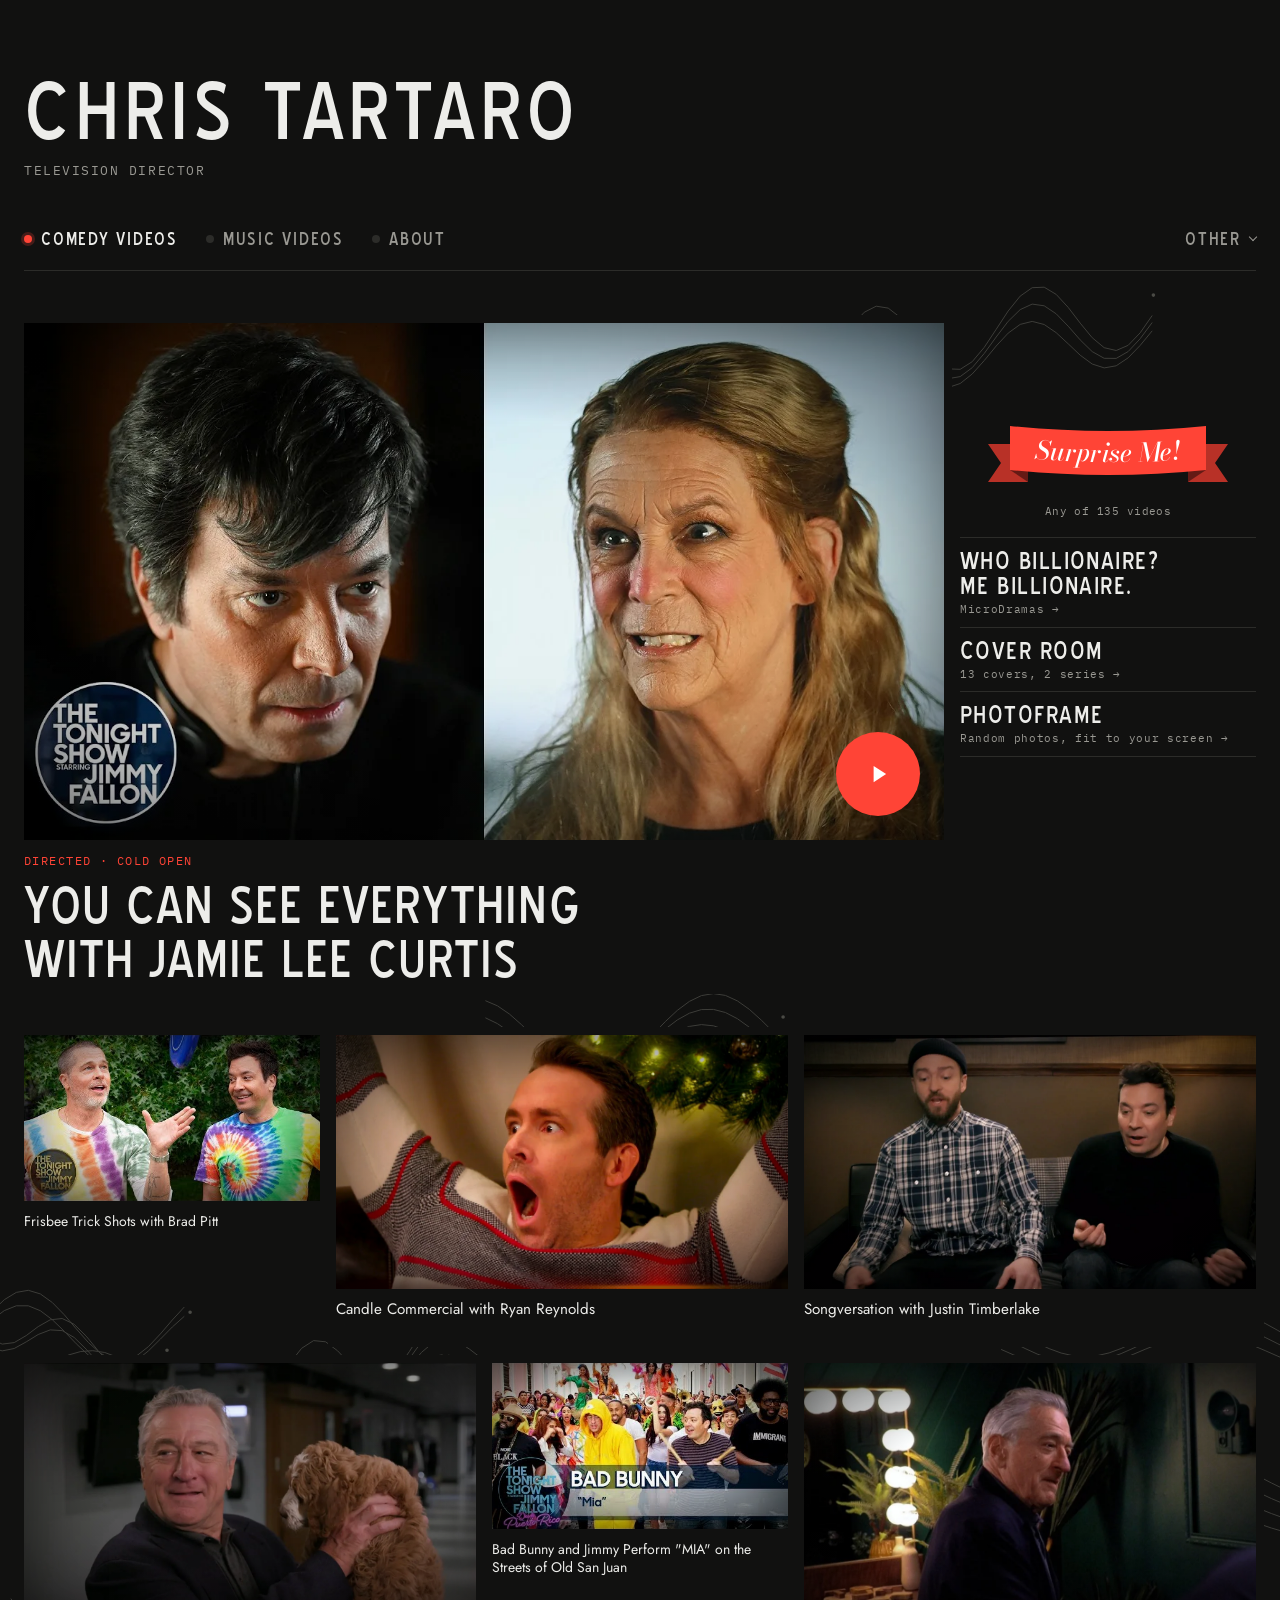
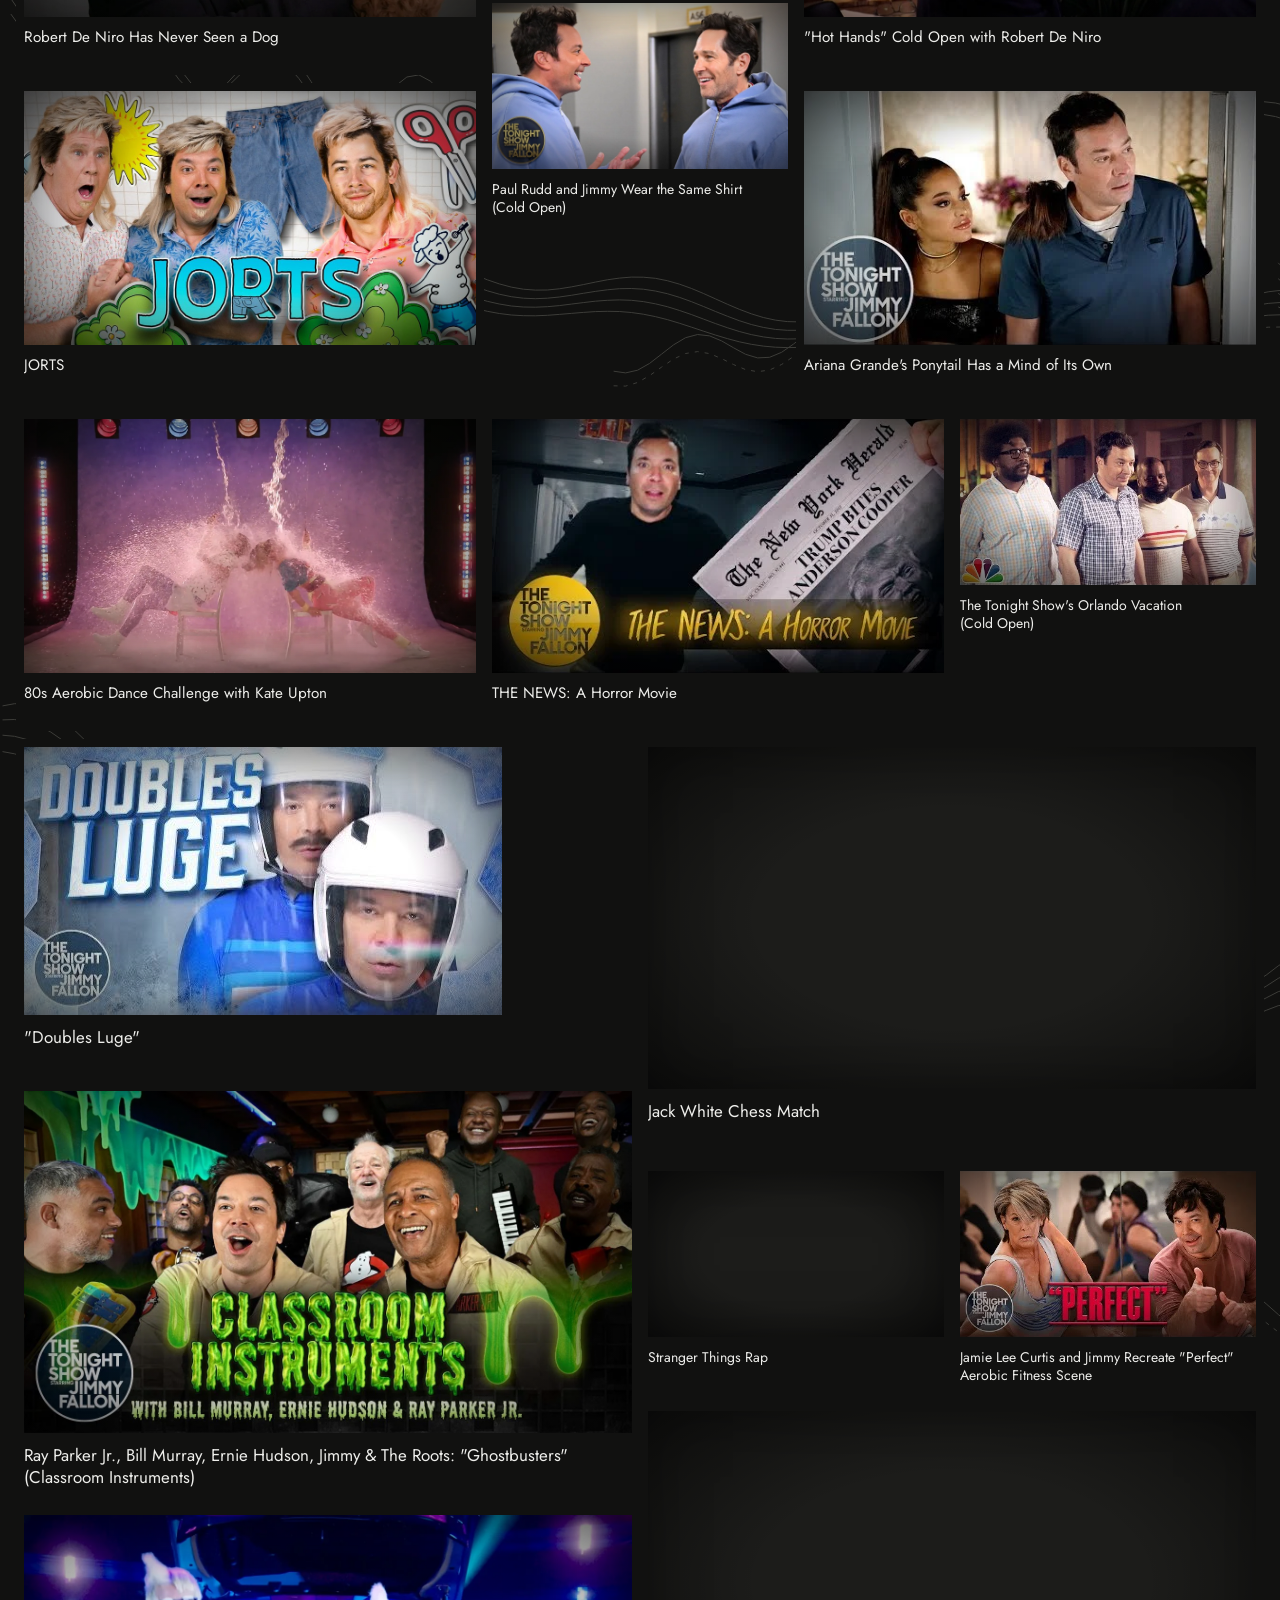
==== index.html @ aad1a09f "Hover preview stills for Vimeo videos Co-Authored-By: Claude Opus 5.5 <noreply@anthropic.com> Claude" ====
<!doctype html>
<html lang="en">
<head>
<meta charset="utf-8">
<meta name="viewport" content="width=device-width, initial-scale=1, viewport-fit=cover">
<meta name="color-scheme" content="dark">
<meta name="theme-color" content="#111110">
<title>Chris Tartaro</title>
<meta name="description" content="Chris Tartaro, Emmy-winning television director and Sketch Director for The Tonight Show Starring Jimmy Fallon.">
<meta property="og:title" content="Chris Tartaro, Television Director">
<meta property="og:description" content="Comedy sketches, music videos and more from The Tonight Show and beyond.">
<link rel="preconnect" href="https://fonts.googleapis.com">
<link rel="preconnect" href="https://fonts.gstatic.com" crossorigin>
<link rel="stylesheet" href="https://fonts.googleapis.com/css2?family=Bodoni+Moda:ital,opsz,wght@1,6..96,500&family=Jost:ital,wght@0,400;0,500;0,600;1,600&family=IBM+Plex+Mono:wght@400;500&display=swap">
<link rel="preload" href="fonts/blue-highway-d.woff2" as="font" type="font/woff2" crossorigin>
<link rel="stylesheet" href="styles.css?v=202611051115">
<script data-goatcounter="https://christartaro.goatcounter.com/count" async src="https://gc.zgo.at/count.js"></script>
</head>
<body>
<!--SITE-->
<header class="masthead">
  <div class="wrap">
    <a class="name" href="#comedy" id="home-link">Chris Tartaro</a>
    <p class="role" id="role">Television Director</p>
    <nav class="nav" id="nav" aria-label="Sections">
      <!-- "Other" dropdown: sits at the right end of the menu (CSS order), opens on hover, or on tap/click. -->
      <div class="nav-more" id="nav-more">
        <button type="button" class="nav-more-btn" aria-expanded="false" aria-controls="nav-more-menu">Other</button>
        <div class="nav-more-menu" id="nav-more-menu">
          <a href="photoframe/">photoframe</a>
          <a href="ctmdb2/">Musical Memoir</a>
        </div>
      </div>
    </nav>
  </div>
</header>

<script>
  (function () {
    var box = document.getElementById("nav-more"), btn = box.querySelector("button");
    function set(open) { box.classList.toggle("open", open); btn.setAttribute("aria-expanded", open); }
    btn.addEventListener("click", function (e) { e.stopPropagation(); set(!box.classList.contains("open")); });
    document.addEventListener("click", function (e) { if (!box.contains(e.target)) set(false); });
    document.addEventListener("keydown", function (e) { if (e.key === "Escape") { set(false); } });
    box.addEventListener("mouseleave", function () { set(false); });
  })();
</script>

<main class="wrap" id="main" tabindex="-1"></main>

<footer class="foot">
  <div class="wrap foot-row">
    <span>© <span id="year"></span> Chris Tartaro</span>
    <span class="foot-links">
      <a href="https://blazrdog.com" target="_blank" rel="noopener">blazrdog</a>
      <a href="https://www.imdb.com/name/nm1826841/" target="_blank" rel="noopener">IMDb</a>
    </span>
  </div>
</footer>

<dialog class="viewer" id="viewer" aria-labelledby="viewer-title">
  <div class="viewer-inner">
    <button class="viewer-close" id="viewer-close" type="button" aria-label="Close">Close <kbd>Esc</kbd></button>
    <div class="viewer-frame" id="viewer-frame"></div>
    <div class="viewer-meta">
      <p class="viewer-roles" id="viewer-roles" hidden></p>
      <h2 id="viewer-title"></h2>
      <p id="viewer-desc"></p>
      <div class="viewer-actions">
        <a id="viewer-link" class="viewer-link" target="_blank" rel="noopener"></a>
        <button id="viewer-next" class="viewer-next" type="button" hidden></button>
      </div>
    </div>
  </div>
</dialog>
<!--/SITE-->
<script src="app.js?v=202611051115"></script>
</body>
</html>
---- styles.css ----
/* Layout: left-aligned masthead with an on-air "tally light" marking the active section,
   then a 16:9 reel grid per section. Futura-family display type carries the identity. */
/* Always dark, regardless of the visitor's system setting. */
:root {
  color-scheme: dark;
  --bg: #111110;
  --surface: #1c1c1a;
  --fg: #ededea;
  --muted: #9a9993;
  --rule: #2c2c29;
  --tally: #ff4436;      /* studio tally light: the one accent */
  --poster: #262623;     /* fallback thumbnail ground */
  --poster-fg: #ededea;
  --scrim: rgba(0, 0, 0, 0.9);

  --display: "Blue Highway D", "Arial Narrow", "Futura", sans-serif;
  --body: "Jost", "Futura", "Avenir Next", "Helvetica Neue", Arial, sans-serif;
  --mono: "IBM Plex Mono", ui-monospace, "SF Mono", Menlo, monospace;
}

@font-face {
  font-family: "Blue Highway D";
  src: url("fonts/blue-highway-d.woff2") format("woff2");
  font-weight: 400;
  font-display: swap;
}

*, *::before, *::after { box-sizing: border-box; }
html { -webkit-text-size-adjust: 100%; }
body {
  margin: 0;
  background: var(--bg);
  color: var(--fg);
  font: 400 1rem/1.5 var(--body);
  -webkit-font-smoothing: antialiased;
}
img { max-width: 100%; display: block; }
a { color: inherit; }
:focus-visible { outline: 2px solid var(--tally); outline-offset: 3px; }

.wrap {
  max-width: 1320px;
  margin-inline: auto;
  padding-left: max(24px, env(safe-area-inset-left, 0px));
  padding-right: max(24px, env(safe-area-inset-right, 0px));
}

/* Masthead */
.masthead .wrap { padding-block: clamp(32px, 6vw, 72px) 0; }
.name {
  display: inline-block;
  font: 400 clamp(2.4rem, 7vw, 5rem)/0.95 var(--display);
  letter-spacing: 0.06em;
  text-transform: uppercase;
  text-decoration: none;
  margin-right: -0.06em;
}
.role {
  margin: 14px 0 0;
  font: 400 0.8rem/1.4 var(--mono);
  letter-spacing: 0.12em;
  text-transform: uppercase;
  color: var(--muted);
}
.nav {
  display: flex;
  flex-wrap: wrap;
  gap: 6px 28px;
  margin-top: clamp(28px, 4vw, 44px);
  padding-bottom: 16px;
  border-bottom: 1px solid var(--rule);
}
.nav a {
  position: relative;
  display: inline-flex;
  align-items: center;
  gap: 9px;
  padding-block: 6px;
  font: 400 1.1rem/1 var(--display);
  letter-spacing: 0.1em;
  text-transform: uppercase;
  text-decoration: none;
  color: var(--muted);
  transition: color .15s;
}
.nav a::before {
  content: "";
  width: 8px; height: 8px; border-radius: 50%;
  background: var(--rule);
  transition: background .15s, box-shadow .15s;
}
@media (max-width: 480px) {
  .nav { column-gap: 12px; }
  .nav a { font-size: .88rem; letter-spacing: .04em; gap: 6px; }
  .nav a::before { width: 6px; height: 6px; }
}
.nav a:hover { color: var(--fg); }
.nav a[aria-current="page"] { color: var(--fg); }
.nav a[aria-current="page"]::before {
  background: var(--tally);
  box-shadow: 0 0 0 3px color-mix(in srgb, var(--tally) 22%, transparent);
}
.nav a.ext::before { display: none; }

/* "Other" dropdown — last item in the menu, pushed to the right edge */

.nav-more { position: relative; order: 99; margin-left: auto; }
.nav-more-btn {
  display: inline-flex;
  align-items: center;
  gap: 9px;
  padding: 6px 0;
  border: 0;
  background: none;
  cursor: pointer;
  font: 400 1.1rem/1 var(--display);
  letter-spacing: 0.1em;
  text-transform: uppercase;
  color: var(--muted);
  transition: color .15s;
}
.nav-more-btn::after {
  content: "";
  width: 6px; height: 6px;
  border-right: 1.5px solid currentColor;
  border-bottom: 1.5px solid currentColor;
  transform: translateY(-2px) rotate(45deg);
  transition: transform .15s;
}
.nav-more:hover .nav-more-btn, .nav-more.open .nav-more-btn, .nav-more-btn:focus-visible { color: var(--fg); }
.nav-more:hover .nav-more-btn::after, .nav-more.open .nav-more-btn::after { transform: translateY(1px) rotate(225deg); }
.nav-more-menu {
  position: absolute;
  top: 100%;
  right: -16px;
  z-index: 10;
  display: flex;
  flex-direction: column;
  align-items: flex-end;
  gap: 2px;
  min-width: max-content;
  padding: 12px 16px 14px;
  background: var(--bg);
  border: 1px solid var(--rule);
  opacity: 0;
  visibility: hidden;
  transform: translateY(-4px);
  transition: opacity .15s, transform .15s, visibility 0s .15s;
}
.nav-more:hover .nav-more-menu, .nav-more.open .nav-more-menu, .nav-more:focus-within .nav-more-menu {
  opacity: 1; visibility: visible; transform: none;
  transition: opacity .15s, transform .15s;
}
.nav .nav-more-menu a { font-size: 1rem; }
.nav .nav-more-menu a::before { display: none; }
@media (max-width: 480px) {
  .nav-more-btn { font-size: .88rem; letter-spacing: .04em; gap: 6px; }
  .nav .nav-more-menu a { font-size: .88rem; }
}

/* Sections */
main { padding-block: 8px 80px; outline: none; }
.section { padding-top: clamp(36px, 5vw, 56px); }
.section-head {
  display: flex;
  flex-direction: column;
  align-items: center;
  gap: 8px;
  margin-bottom: 22px;
  text-align: center;
}
.section-head h2 {
  margin: 0;
  font: 400 clamp(1.15rem, 2.2vw, 1.5rem)/1.2 var(--display);
  letter-spacing: 0.06em;
  text-transform: uppercase;
  text-wrap: balance;
}
.count {
  font: 400 0.75rem/1 var(--mono);
  letter-spacing: 0.08em;
  color: var(--muted);
  font-variant-numeric: tabular-nums;
  white-space: nowrap;
}
.intro {
  max-width: 62ch;
  margin: -6px auto 26px;
  color: var(--muted);
  font-size: 1.02rem;
  text-align: center;
  text-wrap: balance;
}

.grid {
  display: grid;
  grid-template-columns: repeat(auto-fill, minmax(min(100%, 280px), 1fr));
  gap: 30px 22px;
  list-style: none;
  margin: 0;
  padding: 0;
}
.card {
  display: flex;
  flex-direction: column;
  gap: 11px;
  width: 100%;
  padding: 0;
  border: 0;
  background: none;
  color: inherit;
  font: inherit;
  text-align: left;
  cursor: pointer;
  min-width: 0;
}
.thumb {
  position: relative;
  aspect-ratio: 16 / 9;
  max-width: 100%;
  overflow: hidden;
  background: var(--surface);
}
.thumb img {
  width: 100%; height: 100%;
  object-fit: cover;
  transition: transform .5s cubic-bezier(.2,.7,.2,1), filter .3s;
}
.thumb::after {
  /* play mark, appears on hover */
  content: "";
  position: absolute;
  left: 14px; bottom: 14px;
  width: 38px; height: 38px;
  border-radius: 50%;
  background: var(--tally) url("data:image/svg+xml,%3Csvg xmlns='http://www.w3.org/2000/svg' viewBox='0 0 24 24'%3E%3Cpath d='M9 7l9 5-9 5z' fill='white'/%3E%3C/svg%3E") center/20px no-repeat;
  opacity: 0;
  transform: translateY(6px);
  transition: opacity .2s, transform .25s;
}
.card:hover .thumb img, .card:focus-visible .thumb img { transform: scale(1.035); }
.thumb .thumb-frame {
  position: absolute; inset: 0;
  opacity: 0;
  transition: opacity .35s ease, transform .5s cubic-bezier(.2,.7,.2,1);
}
.thumb .thumb-frame.on { opacity: 1; }
.thumb::after { z-index: 2; }
.card:hover .thumb::after, .card:focus-visible .thumb::after { opacity: 1; transform: none; }
.poster {
  position: absolute; inset: 0;
  display: flex; align-items: flex-end;
  padding: 16px 18px;
  background: var(--poster);
  color: var(--poster-fg);
  font: 400 1.05rem/1.2 var(--display);
  letter-spacing: 0.06em;
  text-transform: uppercase;
}
.title {
  font-size: 1rem;
  line-height: 1.35;
  text-wrap: pretty;
}
.card:hover .title { text-decoration: underline; text-underline-offset: 3px; text-decoration-thickness: 1px; }

/* Tabbed page (Other Videos): role tabs, one featured video, then the rest */
.tabs {
  display: flex;
  flex-wrap: wrap;
  justify-content: center;
  gap: 4px 40px;
  margin-top: clamp(28px, 4vw, 44px);
  border-bottom: 1px solid var(--rule);
}
.tab {
  display: inline-flex;
  align-items: baseline;
  gap: 10px;
  min-height: 44px;
  padding: 0 0 12px;
  margin-bottom: -1px;
  border: 0;
  border-bottom: 3px solid transparent;
  background: none;
  color: var(--muted);
  font: 400 clamp(1.15rem, 2vw, 1.4rem)/1 var(--display);
  letter-spacing: 0.08em;
  text-transform: uppercase;
  cursor: pointer;
}
.tab:hover { color: var(--fg); }
.tab[aria-selected="true"] { color: var(--fg); border-bottom-color: var(--tally); }
.tab .count { font-size: 0.75rem; }
.feature-row {
  display: grid;
  grid-template-columns: minmax(0, 2fr) minmax(0, 1fr);
  gap: 28px;
  padding-top: clamp(28px, 4vw, 40px);
}
.feature { list-style: none; margin: 0; padding: 0; }
.feature .thumb::after { opacity: 1; transform: none; width: 56px; height: 56px; left: 20px; bottom: 20px; background-size: 26px; }
.feature .kicker {
  font: 400 0.75rem/1 var(--mono);
  letter-spacing: 0.1em;
  text-transform: uppercase;
  color: var(--tally);
}
.feature .title {
  font: 400 clamp(1.4rem, 2.6vw, 2rem)/1.15 var(--display);
  letter-spacing: 0.01em;
}
.feature-side { display: grid; gap: 18px; align-content: start; list-style: none; margin: 0; padding: 0; }
.feature-side .title { font-size: 0.98rem; }
.rest { padding-top: clamp(32px, 4vw, 48px); }
.rest .grid { grid-template-columns: repeat(auto-fill, minmax(min(100%, 240px), 1fr)); }
@media (max-width: 760px) {
  .feature-row { grid-template-columns: minmax(0, 1fr); }
  .tabs { gap: 4px 24px; }
}

/* Landing page: featured video + shuffled sketch wall */
.backdrop {
  position: fixed;
  left: 0; top: 0;
  width: 100%;
  z-index: 0;
  pointer-events: none;
  will-change: transform;
}
.backdrop path { fill: none; stroke: #3d3d39; stroke-width: 1; vector-effect: non-scaling-stroke; }
.backdrop .bd-dashed { stroke-dasharray: 4 6; }
.backdrop .bd-heads { stroke: #4a4a45; stroke-width: 1.25; stroke-linecap: round; stroke-linejoin: round; }
.backdrop .bd-marks { fill: #4a4a45; stroke: none; }
.backdrop .bd-tally { fill: var(--tally); stroke: none; }
.masthead, main, .foot { position: relative; z-index: 1; }
.masthead { z-index: 2; } /* keeps the Other dropdown above the page */
.masthead .wrap > *, .foot-row > * { background: var(--bg); box-shadow: 0 0 0 12px var(--bg); }
.masthead .wrap > .nav { background: var(--bg); box-shadow: 0 0 0 12px var(--bg); }
.foot { background: var(--bg); }

.wall-wrap { padding-top: clamp(28px, 4vw, 44px); }
.wall {
  --cols: 2;
  display: grid;
  grid-template-columns: repeat(var(--cols), minmax(0, 1fr));
  grid-auto-rows: 8px;
  grid-auto-flow: dense;
  column-gap: 16px;
  row-gap: 0;
  list-style: none;
  margin: 0;
  padding: 0;
}
.wall > li { min-width: 0; }
.wall .card { background: var(--bg); box-shadow: 0 0 0 8px var(--bg); }
.w-feature, .w-jump { grid-column: 1 / -1; }
.w-s { grid-column: span 1; }
.w-m, .w-l { grid-column: span 2; }
.w-item .title {
  display: -webkit-box; -webkit-line-clamp: 2; -webkit-box-orient: vertical; overflow: hidden;
  line-height: 1.3; min-height: 2.6em;
}
.w-s .title { font-size: 0.875rem; }
.w-m .title { font-size: 0.95rem; }
.w-l .title { font-size: 1.06rem; }
@media (min-width: 900px) {
  .wall { --cols: 8; }
  .w-feature { grid-column: 1 / 7; grid-row-start: 1; }
  .w-jump { grid-column: 7 / 9; grid-row-start: 1; }
  .wall.is-wide .w-jump { display: flex; flex-direction: column; justify-content: center; height: var(--pic-h, auto); }
  .w-s { grid-column: span 2; }
  .w-m { grid-column: span 3; }
  .w-l { grid-column: span 4; }
}
.w-feature .kicker {
  font: 400 .75rem/1 var(--mono);
  letter-spacing: .12em;
  text-transform: uppercase;
  color: var(--tally);
  margin-top: 4px;
}
.w-feature .title {
  font: 400 clamp(1.8rem, 4vw, 3.25rem)/1.05 var(--display);
  letter-spacing: .02em;
  text-transform: uppercase;
  text-wrap: balance;
}
.w-feature .card:hover .title { text-decoration: none; }
.w-feature .thumb::after { display: none; }
.big-play {
  position: absolute;
  right: clamp(12px, 2vw, 24px); bottom: clamp(12px, 2vw, 24px);
  z-index: 2;
  width: clamp(56px, 7vw, 84px); aspect-ratio: 1;
  border-radius: 50%;
  background: var(--tally) url("data:image/svg+xml,%3Csvg xmlns='http://www.w3.org/2000/svg' viewBox='0 0 24 24'%3E%3Cpath d='M8.5 5.5l10 6.5-10 6.5z' fill='white'/%3E%3C/svg%3E") center/36% no-repeat;
}

/* soft vignette on landing thumbnails that lifts on hover */
.wall .vig::before, .wall .thumb::before {
  content: "";
  position: absolute; inset: 0; z-index: 1;
  pointer-events: none;
  background: radial-gradient(ellipse at center, rgba(0,0,0,0) 45%, rgba(0,0,0,.55) 100%);
  box-shadow: inset 0 0 60px rgba(0,0,0,.35);
  transition: opacity .35s ease;
}
.wall .card:hover .thumb::before, .wall .card:focus-visible .thumb::before { opacity: 0; }
.wall .card:hover .thumb img { transform: scale(1.02); }
.wall .thumb::after { display: none; }

/* jump links + shuffle, beside the featured video */
.w-jump nav { display: flex; flex-direction: column; }
.jump-inner { background: var(--bg); box-shadow: 0 0 0 10px var(--bg); }
.w-jump a {
  display: flex; flex-direction: column; gap: 4px;
  padding: 10px 0;
  border-top: 1px solid var(--rule);
  text-decoration: none;
}
.w-jump a:last-child { border-bottom: 1px solid var(--rule); }
.j-label { font: 400 1.5rem/1.05 var(--display); letter-spacing: .06em; text-transform: uppercase; text-wrap: balance; }
.j-note { font: 400 .7rem/1.3 var(--mono); letter-spacing: .06em; color: var(--muted); }
.w-jump a:hover .j-label { color: var(--tally); }
.shuffle {
  position: relative;
  display: flex; align-items: center; justify-content: center; gap: 8px;
  width: 100%; max-width: 240px; aspect-ratio: 240 / 92;
  margin: 0 auto;
  padding: 0 0 6px;
  border: 0;
  background: none;
  color: #fff;
  font: italic 500 1.65rem/1 "Bodoni Moda", "Didot", "Bodoni 72", serif; letter-spacing: -.01em;
  cursor: pointer;
  transition: filter .25s ease, transform .25s ease;
}
.ribbon { position: absolute; inset: 0; width: 100%; height: 100%; overflow: visible; z-index: -1; }
.shuffle { isolation: isolate; }
.rb-band { fill: var(--tally); }
.rb-tail { fill: var(--tally); filter: brightness(.72); }
.rb-fold { fill: #000; opacity: .45; }
.rb-text { fill: #fff; font: italic 500 26px "Bodoni Moda", "Didot", "Bodoni 72", serif; letter-spacing: -.01em; }
.shuffle:hover { filter: brightness(1.12) drop-shadow(0 8px 14px rgba(255,68,54,.35)); transform: translateY(-2px); }
.shuffle:active { transform: translateY(0); filter: brightness(.95); }
.j-count { margin: 6px 0 18px; text-align: center; font: 400 .7rem/1.3 var(--mono); letter-spacing: .04em; color: var(--muted); }
@media (prefers-reduced-motion: reduce) {
  .shuffle, .wall .thumb::before { transition: none; }
  .shuffle:hover, .wall .card:hover .thumb img { transform: none; }
}

/* Pages with a sketch wall get the line drawing behind them; keep it out from under the cover flow and headings */
.flow { background: var(--bg); box-shadow: 0 0 0 24px var(--bg); }
.wall-section .section-head, .wall-section .intro, .cr-head { background: var(--bg); box-shadow: 0 0 0 12px var(--bg); }
.wall-section .section-head { width: fit-content; margin-inline: auto; }
.cr-head + .flow { padding-top: 12px; }
.flow + .flow { margin-top: clamp(32px, 5vw, 64px); }

/* Cover flow (Cover Room) */
.flow { display: flex; flex-direction: column; align-items: center; }
.flow .section-head { margin-bottom: 10px; }
.pills {
  display: grid;
  grid-template-columns: repeat(2, minmax(0, 1fr));
  gap: 4px;
  padding: 4px;
  border: 1px solid var(--rule);
  border-radius: 999px;
}
.pills[hidden] { display: none; }
.pill {
  display: inline-flex;
  align-items: center;
  justify-content: center;
  gap: 8px;
  width: 156px;
  min-height: 40px;
  border: 0;
  border-radius: 999px;
  background: transparent;
  color: var(--muted);
  font: 400 1rem/1 var(--display);
  letter-spacing: 0.1em;
  text-transform: uppercase;
  cursor: pointer;
}
.pill .count { font-size: 0.7rem; }
.pill:hover { color: var(--fg); }
.pill[aria-selected="true"] { background: var(--fg); color: var(--bg); }
.pill[aria-selected="true"] .count { color: inherit; opacity: .7; }
.flow-stage {
  --cw: 480px;
  position: relative;
  width: 100%;
  height: calc(var(--cw) * 0.5625 + 80px);
  margin-top: 26px;
  perspective: 1600px;
  perspective-origin: 50% 40%;
  touch-action: pan-y;
  user-select: none;
  -webkit-user-select: none;
  overflow: hidden;
  outline: none;
}
.flow-stage:focus-visible { box-shadow: inset 0 0 0 2px var(--tally); }
.cover {
  position: absolute;
  left: 50%;
  top: 10px;
  width: var(--cw);
  aspect-ratio: 16 / 9;
  max-width: 100%;
  margin-left: calc(var(--cw) / -2);
  padding: 0;
  border: 0;
  background: var(--surface);
  cursor: pointer;
  transition: transform .55s cubic-bezier(.2,.7,.2,1), opacity .4s;
  box-shadow: 0 30px 60px -20px rgba(0,0,0,.8);
}
.cover img, .cover .poster { position: absolute; inset: 0; width: 100%; height: 100%; object-fit: cover; -webkit-box-reflect: below 2px linear-gradient(transparent 62%, rgba(0,0,0,.28)); }
.cover::after {
  content: "";
  position: absolute; inset: 0;
  background: linear-gradient(90deg, rgba(17,17,16,.15), rgba(17,17,16,.6));
  transition: opacity .4s;
  pointer-events: none;
}
.cover.is-left::after { background: linear-gradient(270deg, rgba(17,17,16,.15), rgba(17,17,16,.6)); }
.cover.is-center::after { opacity: 0; }
.cover.is-hidden { opacity: 0; pointer-events: none; }
.flow-arrow {
  position: absolute;
  top: calc(10px + var(--cw) * 0.28125 - 24px);
  z-index: 50;
  width: 48px; height: 48px;
  border-radius: 50%;
  border: 1px solid #3a3a36;
  background: rgba(17,17,16,.8) url("data:image/svg+xml,%3Csvg xmlns='http://www.w3.org/2000/svg' viewBox='0 0 24 24' fill='none' stroke='%23ededea' stroke-width='2' stroke-linecap='round' stroke-linejoin='round'%3E%3Cpath d='M15 18l-6-6 6-6'/%3E%3C/svg%3E") center/20px no-repeat;
  cursor: pointer;
}
.flow-arrow.prev { left: 0; }
.flow-arrow.next { right: 0; transform: scaleX(-1); }
.flow-arrow:disabled { opacity: .3; cursor: default; }
.flow-now { display: flex; flex-direction: column; align-items: center; gap: 8px; text-align: center; margin-top: 4px; }
.flow-now p { margin: 0; }
.flow-kicker { font: 400 .75rem/1 var(--mono); letter-spacing: .12em; text-transform: uppercase; color: var(--tally); }
.flow-artist { font: 400 clamp(1.8rem, 4vw, 2.5rem)/1 var(--display); letter-spacing: .04em; text-transform: uppercase; text-wrap: balance; }
.flow-song { font-size: 1.1rem; color: #cfcec9; }
.flow-song span { color: var(--muted); }
.flow-play {
  display: inline-flex; align-items: center; gap: 10px;
  min-height: 44px; margin-top: 8px; padding: 0 22px;
  border: 0; border-radius: 999px;
  background: var(--tally) url("data:image/svg+xml,%3Csvg xmlns='http://www.w3.org/2000/svg' viewBox='0 0 24 24'%3E%3Cpath d='M7 4l14 8-14 8z' fill='white'/%3E%3C/svg%3E") 20px center/14px no-repeat;
  padding-left: 44px;
  color: #fff;
  font: 400 1rem/1 var(--display); letter-spacing: .1em; text-transform: uppercase;
  cursor: pointer;
}
@media (max-width: 600px) {
  .pill { width: 132px; }
  .flow-arrow { display: none; }
}

/* Featured video at the top of the Music page */
.pf {
  display: grid; grid-template-columns: minmax(0, 3fr) minmax(0, 2fr); gap: clamp(20px, 4vw, 48px);
  align-items: center;
}
.pf-card .thumb::after { display: none; }
.pf-badge {
  position: absolute; left: clamp(10px, 1.6vw, 18px); top: clamp(10px, 1.6vw, 18px); z-index: 2;
  padding: 7px 11px 6px; background: rgba(17,17,16,.82); border: 1px solid var(--tally);
  font: 400 .78rem/1 var(--display); letter-spacing: .14em; text-transform: uppercase; color: #fff;
}
.pf-text p { margin: 0; }
.pf-kicker { font: 400 .75rem/1.5 var(--mono); letter-spacing: .12em; text-transform: uppercase; color: var(--tally); }
.pf-artist { margin: 10px 0 8px; font: 400 clamp(1.8rem, 4vw, 3rem)/1.02 var(--display); letter-spacing: .03em; text-transform: uppercase; text-wrap: balance; }
.pf-song { font-size: 1.15rem; color: #cfcec9; }
.pf-song span { color: var(--muted); }
.pf-intro { margin-top: 14px !important; max-width: 46ch; color: var(--muted); line-height: 1.5; }
.pf-actions { display: flex; flex-wrap: wrap; align-items: center; gap: 12px 22px; margin-top: 18px; }
.pf-actions .flow-play { margin-top: 0; }
.pf-more { font: 400 .8rem/1 var(--mono); letter-spacing: .06em; color: var(--fg); text-underline-offset: 4px; }
.pf-more:hover { color: var(--tally); }
@media (max-width: 760px) {
  .pf { grid-template-columns: minmax(0, 1fr); }
}

/* About */
.about {
  display: grid;
  justify-items: center;
  gap: 18px;
  max-width: 62ch;
  margin-inline: auto;
  padding-top: clamp(36px, 5vw, 56px);
  font-size: clamp(1.1rem, 1.8vw, 1.3rem);
  line-height: 1.55;
  text-align: center;
  text-wrap: pretty;
}
.about-text { display: grid; gap: 18px; justify-items: inherit; }
.about p { margin: 0; }
.about strong { font-weight: 600; }
/* With a photo: text on the left, photo on the right, cropped to the text block's height */
.about.about-split {
  max-width: 1080px;
  grid-template-columns: minmax(0, 62ch) minmax(240px, 380px);
  justify-content: center;
  justify-items: start;
  align-items: stretch;
  gap: clamp(28px, 4vw, 56px);
  text-align: left;
}
.about-split .about-links { justify-content: flex-start; }
.about-photo { position: relative; margin: 0; min-height: 320px; width: 100%; justify-self: stretch; background: var(--surface); }
.about-photo img { position: absolute; inset: 0; width: 100%; height: 100%; object-fit: cover; object-position: 50% 12%; }
@media (max-width: 760px) {
  .about.about-split { grid-template-columns: minmax(0, 1fr); }
  .about-photo { order: -1; min-height: 0; aspect-ratio: 4 / 5; max-width: 420px; width: 100%; justify-self: center; }
}
.about p:not(.about-links) a { text-decoration: underline; text-decoration-color: var(--tally); text-decoration-thickness: 1px; text-underline-offset: 4px; }
.about p:not(.about-links) a:hover { color: var(--tally); }
.about-links { display: flex; flex-wrap: wrap; justify-content: center; gap: 10px 26px; margin-top: 10px; }
.about-links a {
  font: 400 0.9rem/1 var(--display);
  letter-spacing: 0.1em;
  text-transform: uppercase;
  text-underline-offset: 5px;
}

/* Footer */
.foot { border-top: 1px solid var(--rule); }
.foot-row {
  display: flex; flex-wrap: wrap; justify-content: space-between; gap: 12px;
  padding-block: 26px 40px;
  font: 400 0.75rem/1.4 var(--mono);
  letter-spacing: 0.06em;
  color: var(--muted);
}
.foot-links { display: flex; gap: 20px; }
.foot a { text-underline-offset: 3px; }

/* Viewer */
.viewer {
  width: 100%; height: 100%;
  max-width: none; max-height: none;
  margin: 0; padding: 0;
  border: 0;
  background: var(--scrim);
  color: #f2f2ef;
}
.viewer::backdrop { background: rgba(0, 0, 0, 0.4); }
.viewer-inner {
  min-height: 100%;
  display: flex; flex-direction: column; justify-content: center; gap: 18px;
  max-width: 1180px; margin-inline: auto;
  padding: max(56px, env(safe-area-inset-top, 0px)) max(16px, env(safe-area-inset-right, 0px)) max(32px, env(safe-area-inset-bottom, 0px)) max(16px, env(safe-area-inset-left, 0px));
}
.viewer-close {
  position: fixed;
  top: max(14px, env(safe-area-inset-top, 0px));
  right: max(16px, env(safe-area-inset-right, 0px));
  display: inline-flex; align-items: center; gap: 10px;
  padding: 8px 12px;
  border: 1px solid rgba(255,255,255,.28);
  background: transparent;
  color: inherit;
  font: 400 0.8rem/1 var(--display);
  letter-spacing: .1em; text-transform: uppercase;
  cursor: pointer;
}
.viewer-close kbd { font: 400 .7rem/1 var(--mono); opacity: .6; }
.viewer-frame { position: relative; aspect-ratio: 16 / 9; max-width: 100%; background: #000; }
.viewer-frame iframe, .viewer-frame img { position: absolute; inset: 0; width: 100%; height: 100%; border: 0; object-fit: cover; }
.viewer-roles { margin: 0 0 8px; font: 400 .75rem/1 var(--mono); letter-spacing: .12em; text-transform: uppercase; color: var(--tally); white-space: pre; }
.viewer-meta h2 { margin: 0; font: 400 clamp(1.05rem, 2vw, 1.35rem)/1.3 var(--display); letter-spacing: .04em; }
.viewer-meta p { margin: 6px 0 0; color: rgba(242,242,239,.72); max-width: 62ch; }
.viewer-meta p:empty { display: none; }
.viewer-link {
  display: inline-block; margin-top: 12px;
  font: 400 .78rem/1 var(--mono); letter-spacing: .06em;
  color: rgba(242,242,239,.8);
  text-underline-offset: 4px;
}

.viewer-actions { display: flex; flex-wrap: wrap; align-items: center; justify-content: space-between; gap: 12px 24px; margin-top: 12px; }
.viewer-actions .viewer-link { margin-top: 0; }
.viewer-next[hidden] { display: none; }
.viewer-next {
  display: inline-flex; align-items: baseline; gap: 10px; max-width: 100%;
  padding: 9px 14px; border: 1px solid rgba(255,255,255,.28); background: transparent; color: inherit;
  font: 400 .85rem/1.2 var(--body); cursor: pointer; text-align: left;
}
.viewer-next:hover, .viewer-next:focus-visible { border-color: var(--tally); }
.vn-label { font: 400 .72rem/1 var(--mono); letter-spacing: .12em; text-transform: uppercase; color: var(--tally); }
.vn-title { overflow: hidden; text-overflow: ellipsis; white-space: nowrap; max-width: 46ch; }
.vn-title:empty { display: none; }

/* Up next overlay: sits over the finished video */
.upnext {
  position: absolute; inset: 0; z-index: 2;
  display: grid; place-items: center; padding: 16px;
  background: rgba(0,0,0,.8);
  animation: un-in .25s ease-out;
}
@keyframes un-in { from { opacity: 0; } }
.un-card { display: flex; align-items: center; gap: clamp(14px, 3vw, 28px); max-width: 720px; width: 100%; }
.viewer-frame .un-thumb { position: static; inset: auto; width: clamp(120px, 34%, 300px); height: auto; aspect-ratio: 16 / 9; object-fit: cover; flex: none; }
.un-body { min-width: 0; }
.un-kicker { margin: 0 0 8px; font: 400 .75rem/1 var(--mono); letter-spacing: .12em; text-transform: uppercase; color: var(--tally); }
.un-count { display: inline-block; min-width: 1.2em; }
.un-title { margin: 0; font: 400 clamp(1rem, 2.4vw, 1.5rem)/1.25 var(--display); letter-spacing: .04em; color: #f2f2ef; }
.un-actions { display: flex; gap: 10px; margin-top: 16px; }
.un-actions button { padding: 10px 16px; border-radius: 999px; font: 400 .8rem/1 var(--display); letter-spacing: .1em; text-transform: uppercase; cursor: pointer; }
.un-play { border: 2px solid #7a1912; background: var(--tally); color: #fff; }
.un-cancel { border: 1px solid rgba(255,255,255,.35); background: transparent; color: #f2f2ef; }
.un-track { position: absolute; left: 0; right: 0; bottom: 0; height: 3px; background: rgba(255,255,255,.15); }
.un-bar { display: block; height: 100%; width: 0; background: var(--tally); transition: width linear; }
.un-bar.go { width: 100%; }
.un-title { display: -webkit-box; -webkit-box-orient: vertical; -webkit-line-clamp: 2; overflow: hidden; }
@media (max-width: 520px) {
  .upnext { padding: 10px 12px; }
  .un-card { gap: 12px; }
  .viewer-frame .un-thumb { width: 34%; }
  .un-kicker { margin-bottom: 4px; font-size: .62rem; }
  .un-title { font-size: .88rem; }
  .un-actions { margin-top: 8px; gap: 8px; }
  .un-actions button { padding: 7px 11px; font-size: .68rem; }
}

@media (prefers-reduced-motion: reduce) {
  *, *::before, *::after { transition: none !important; }
}
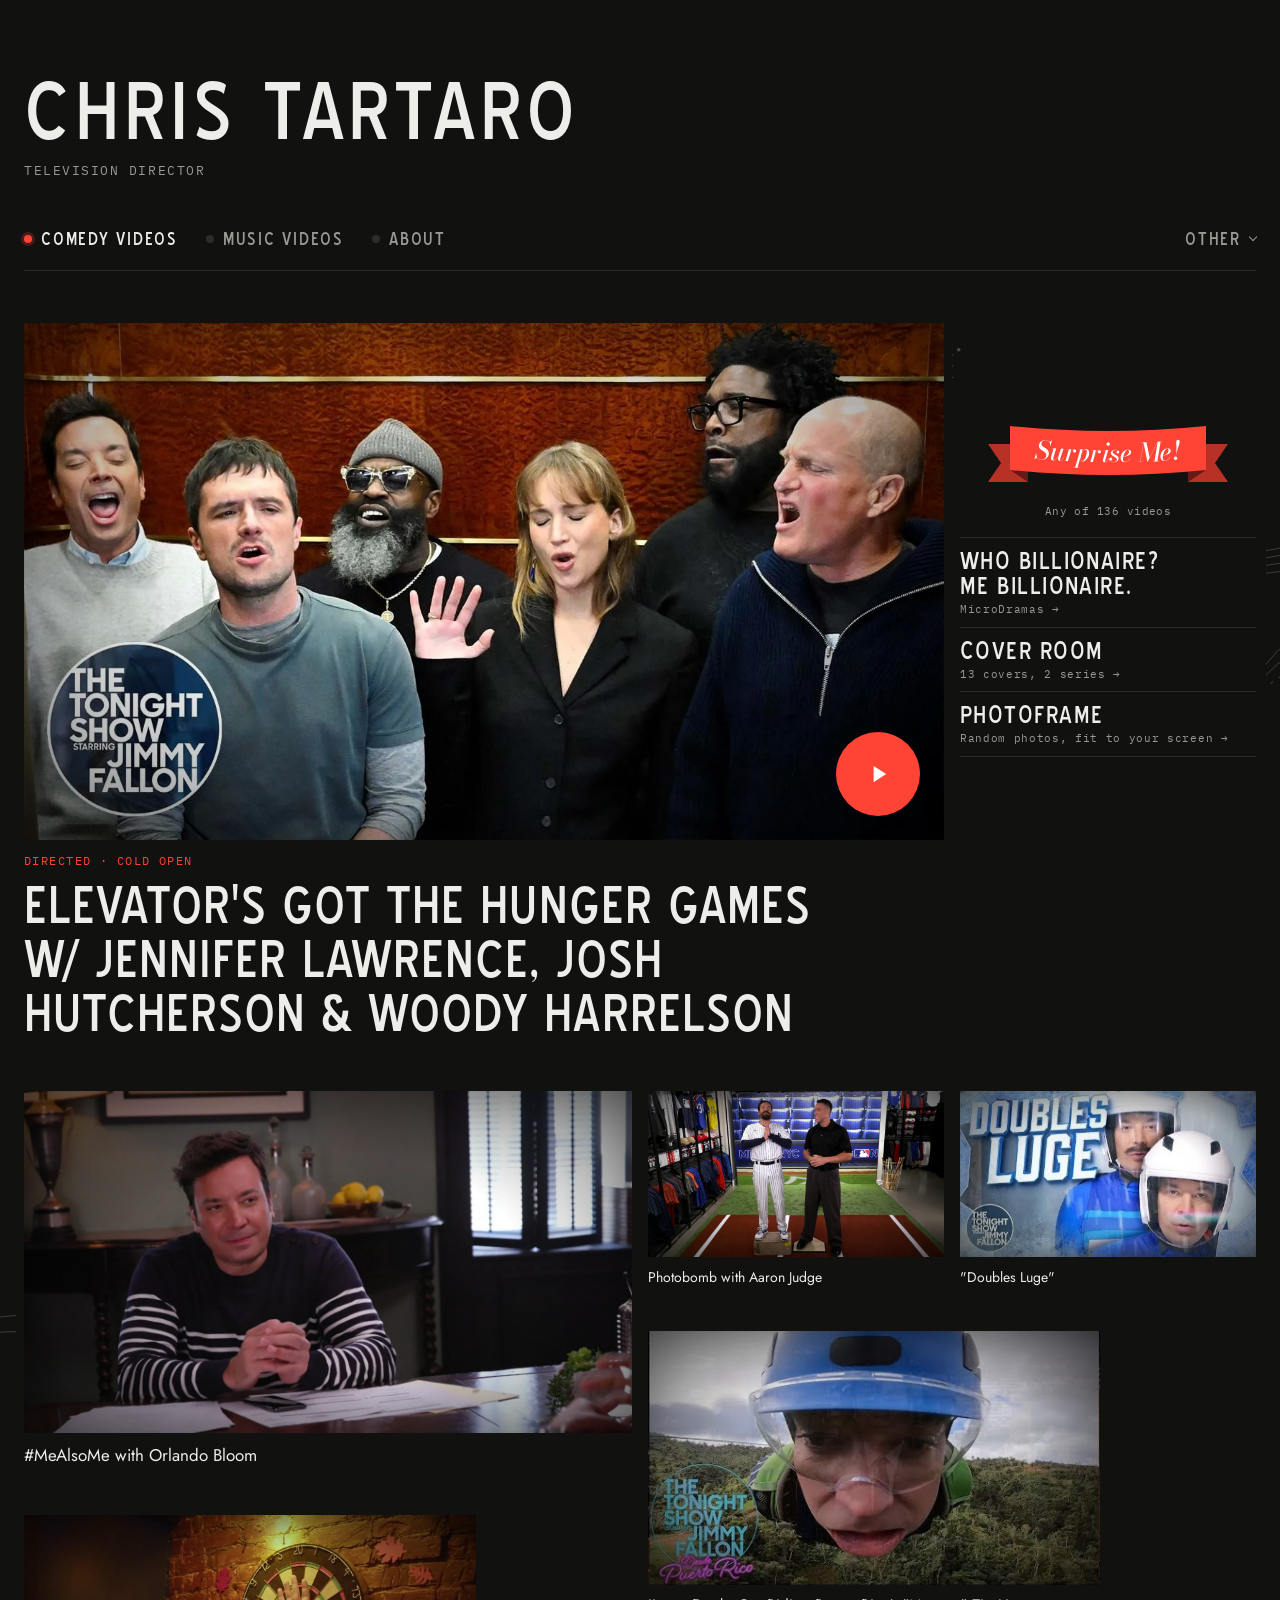
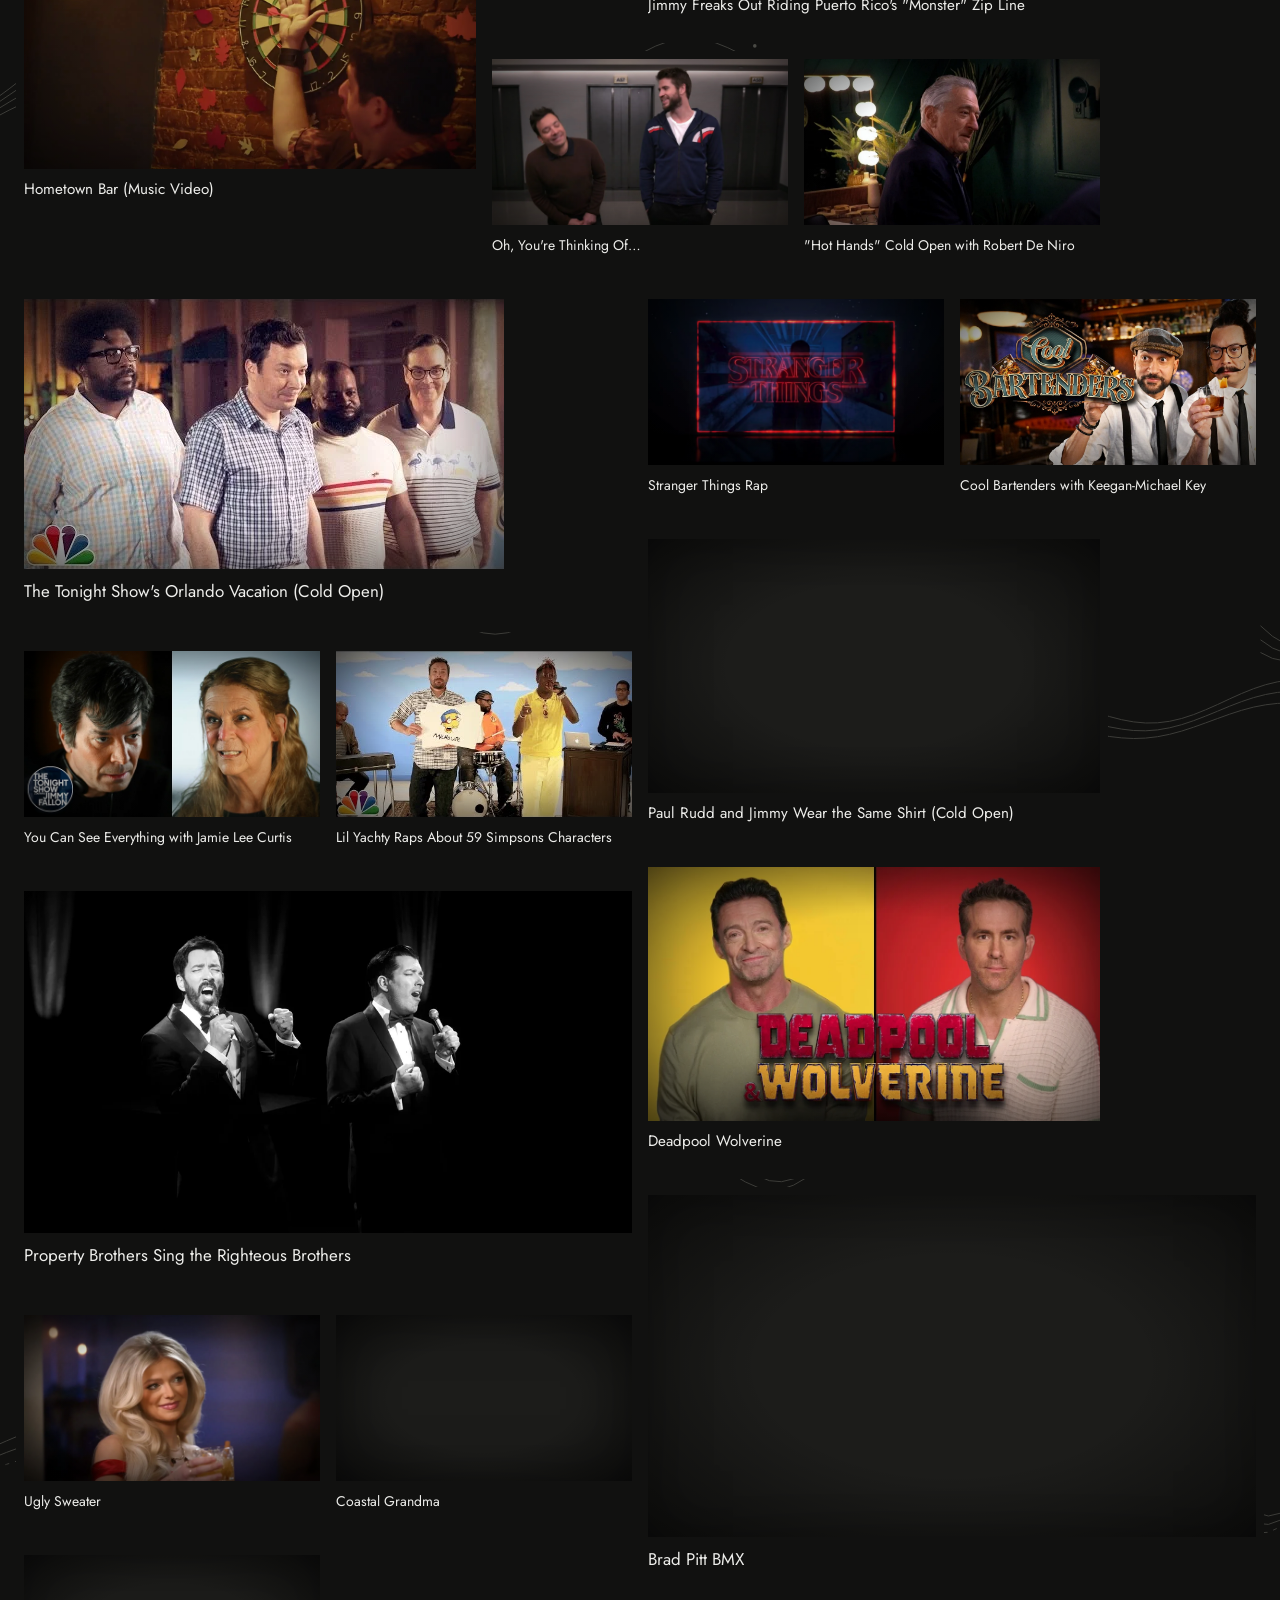
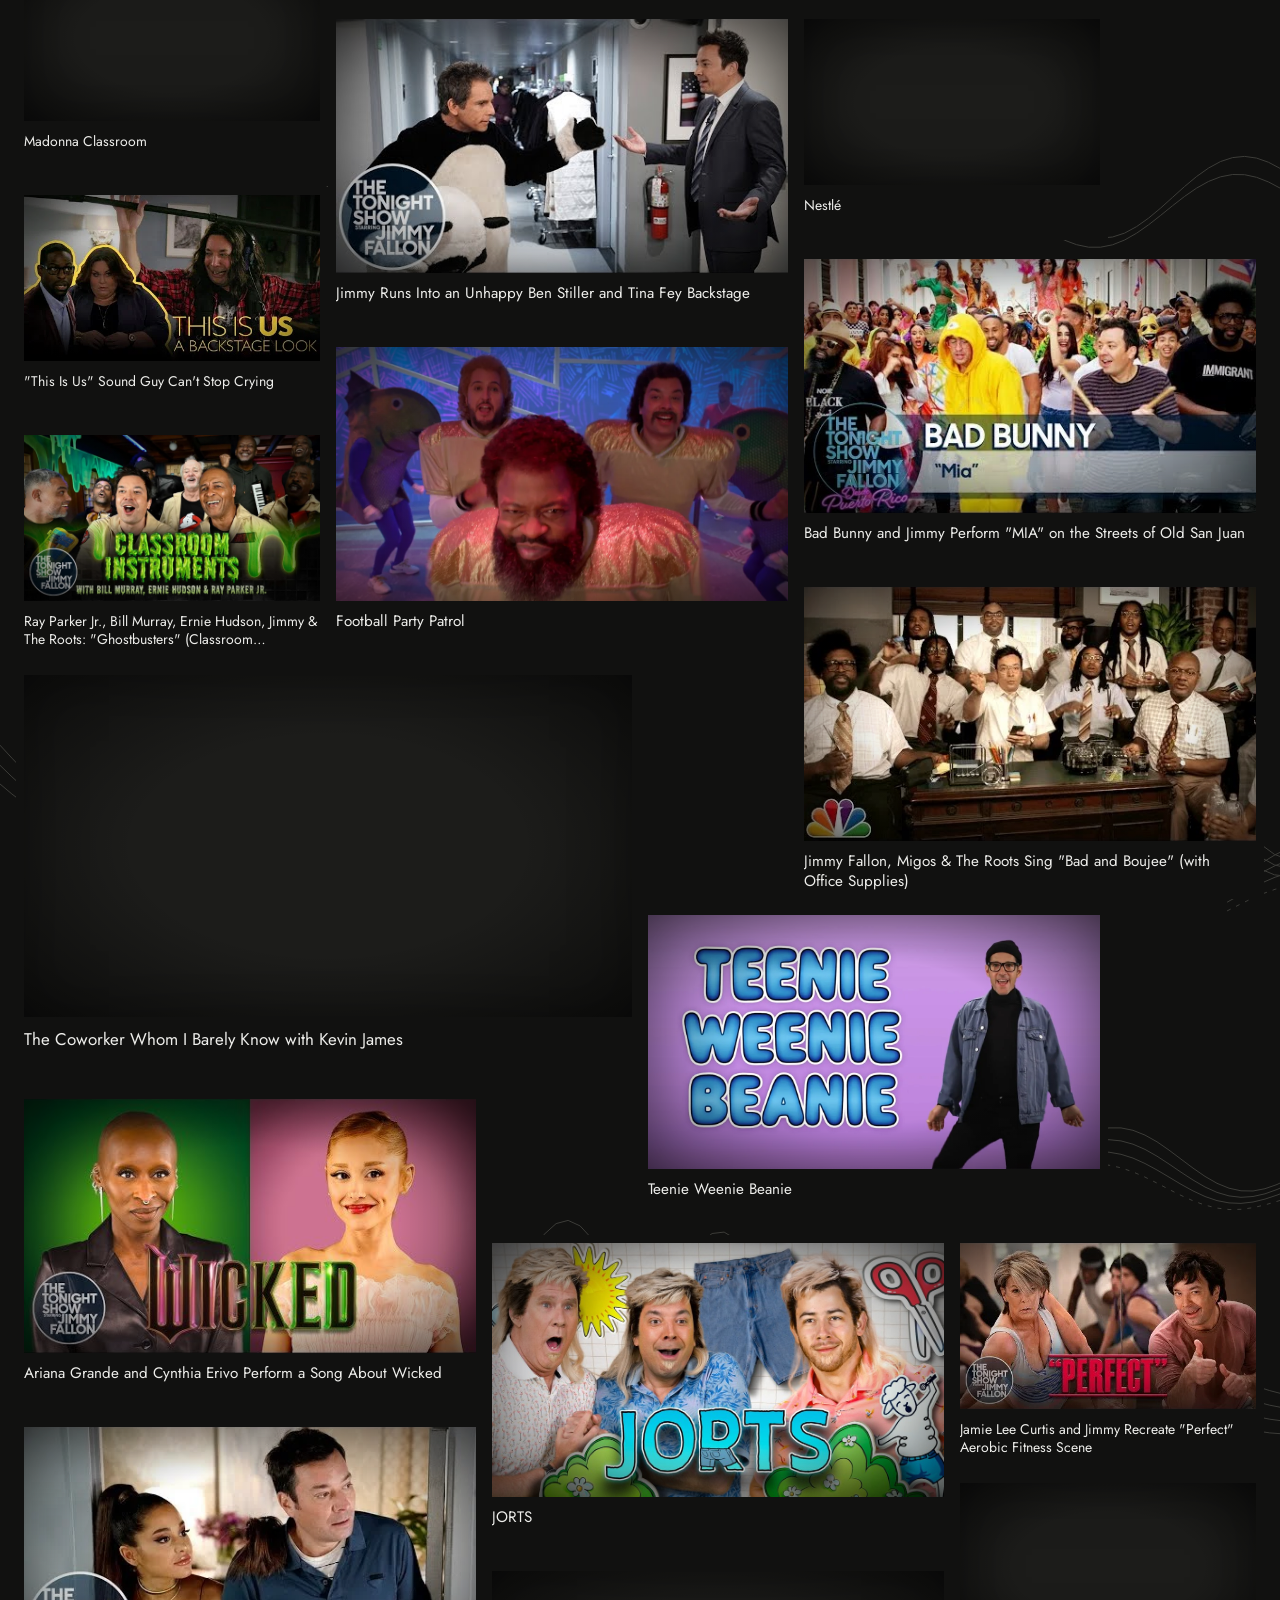
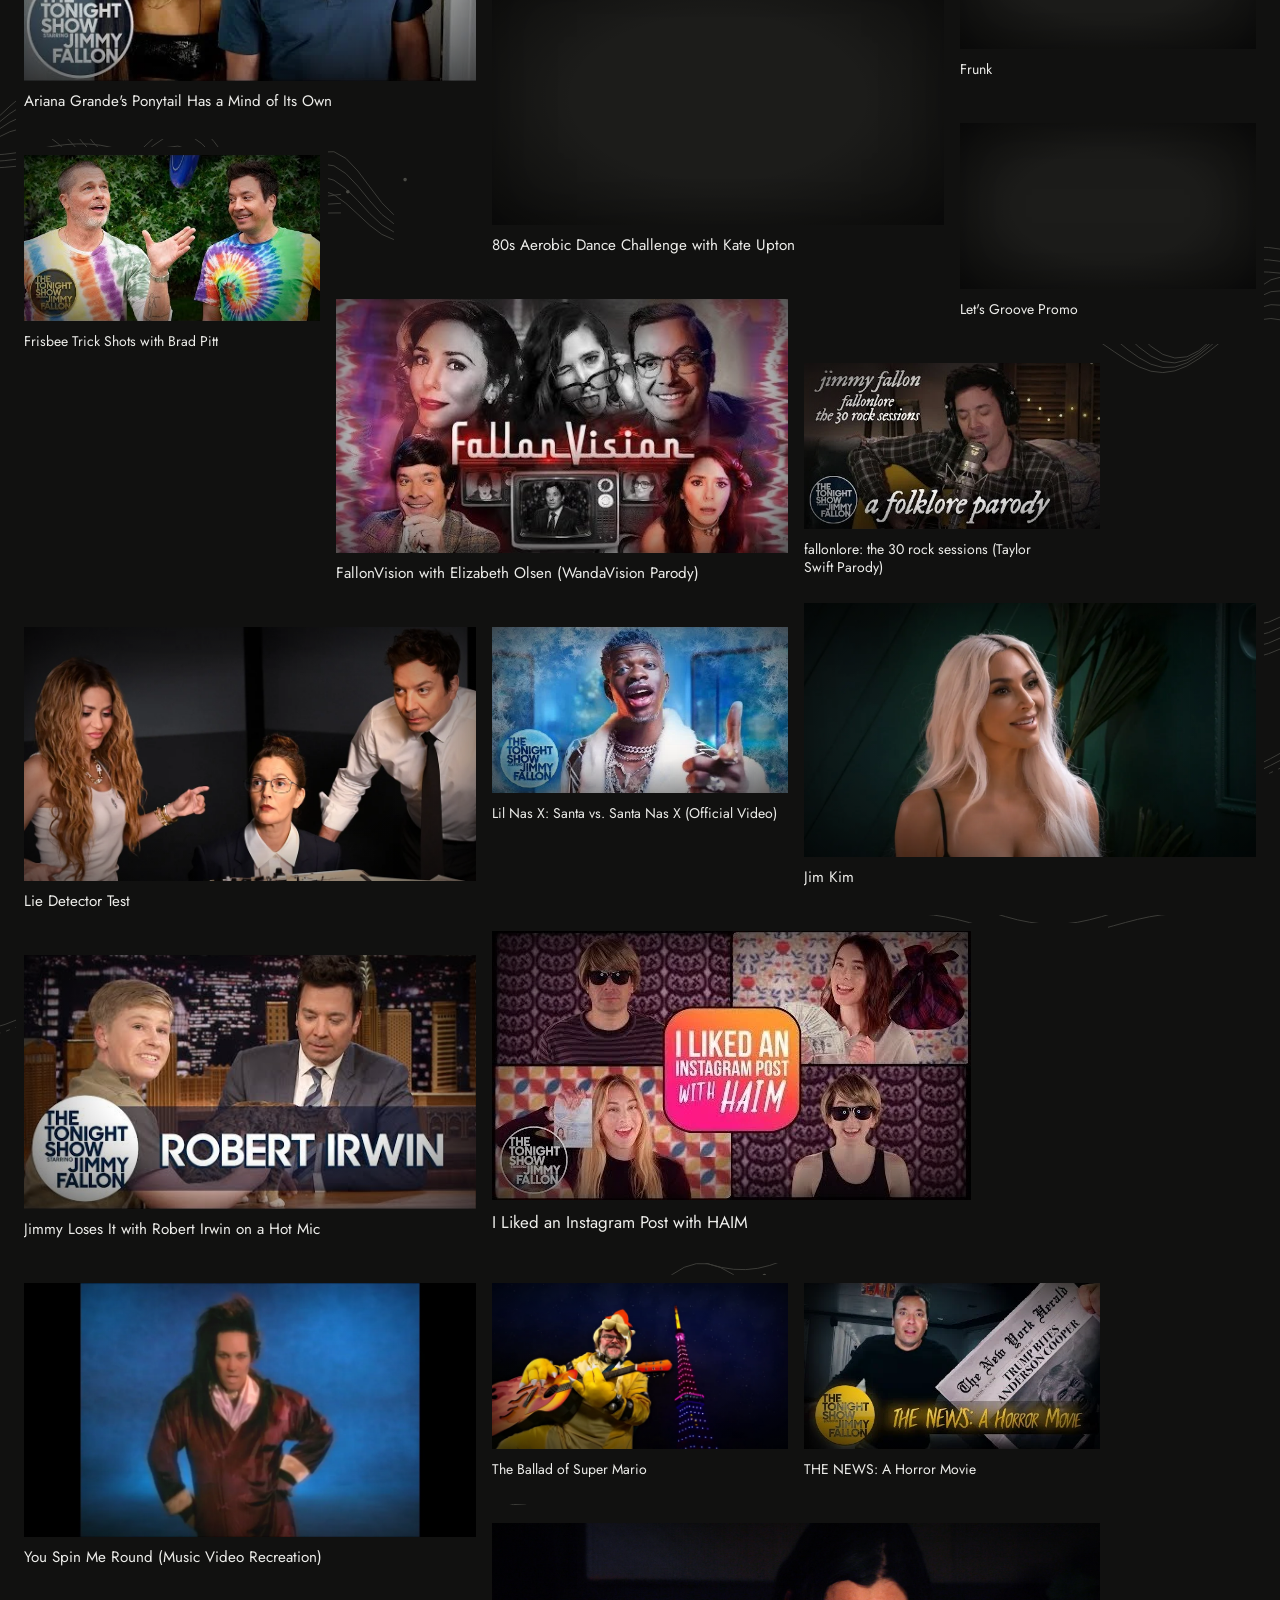
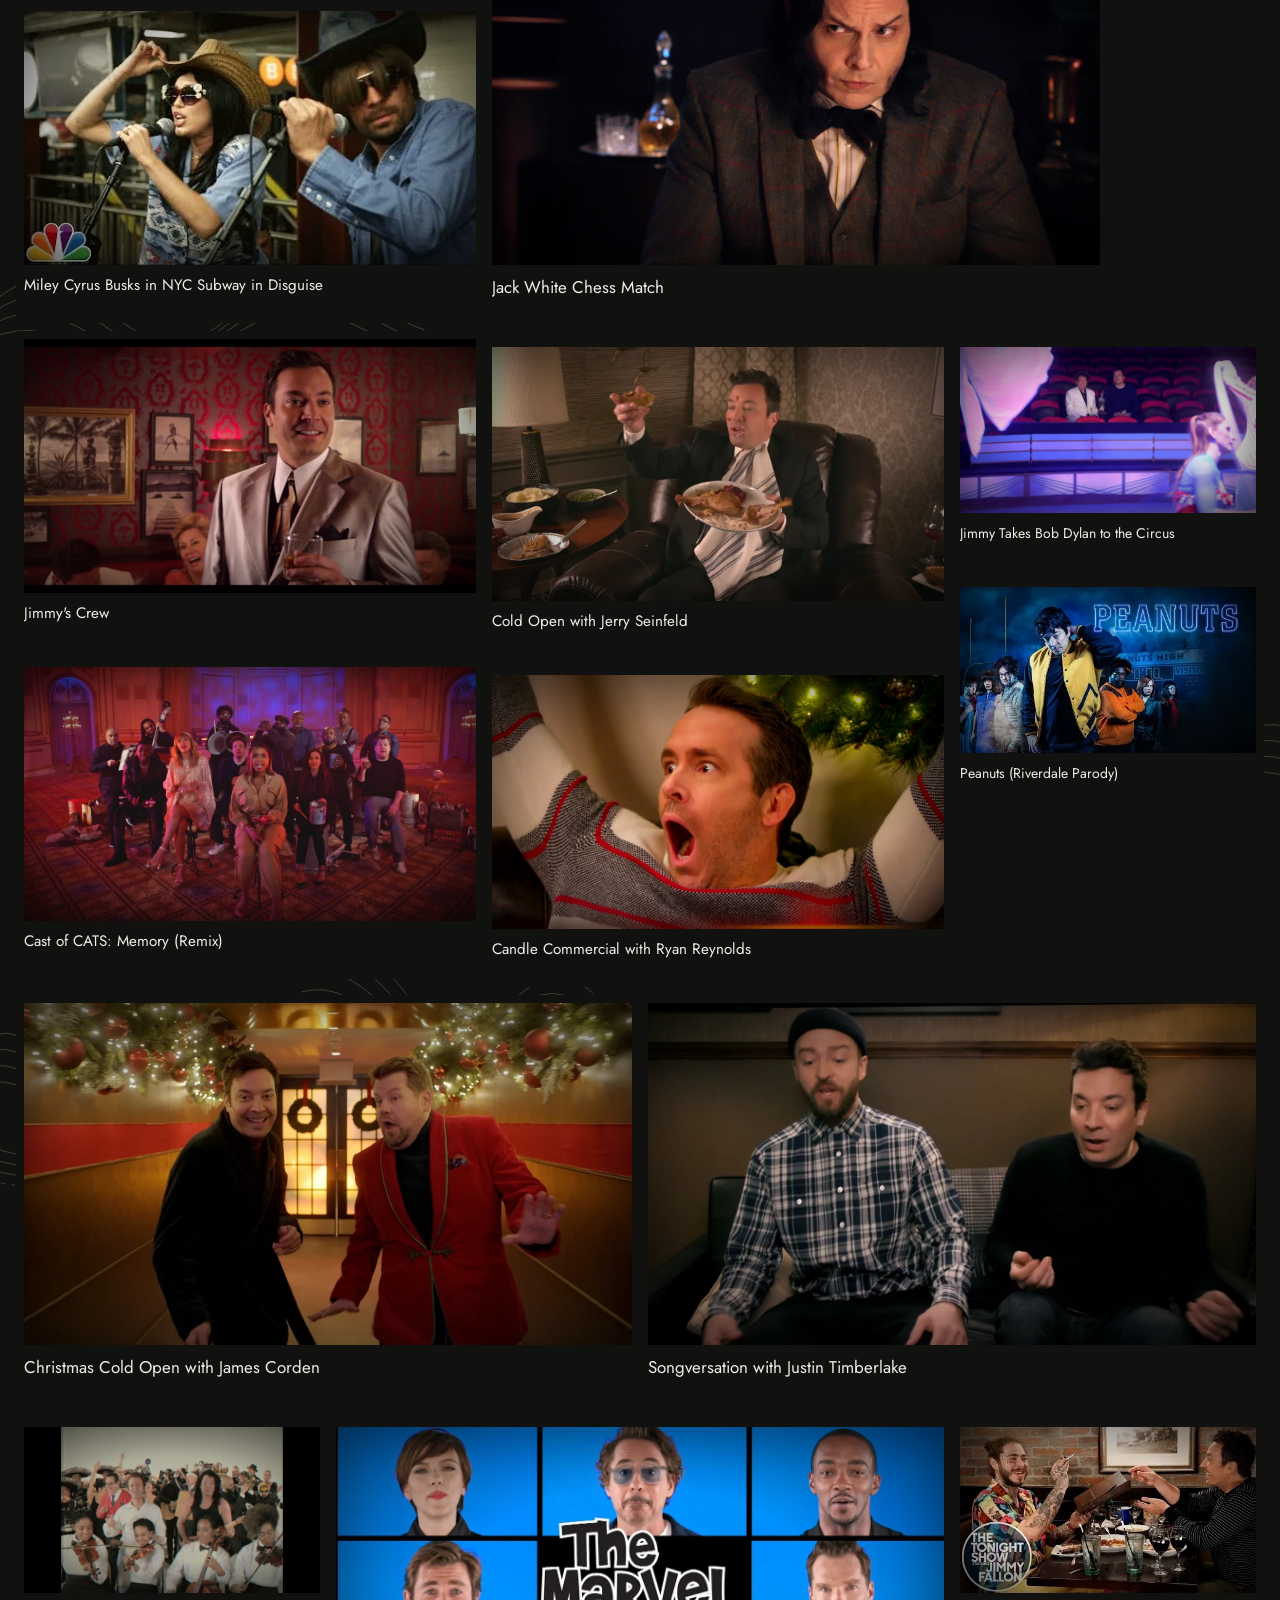
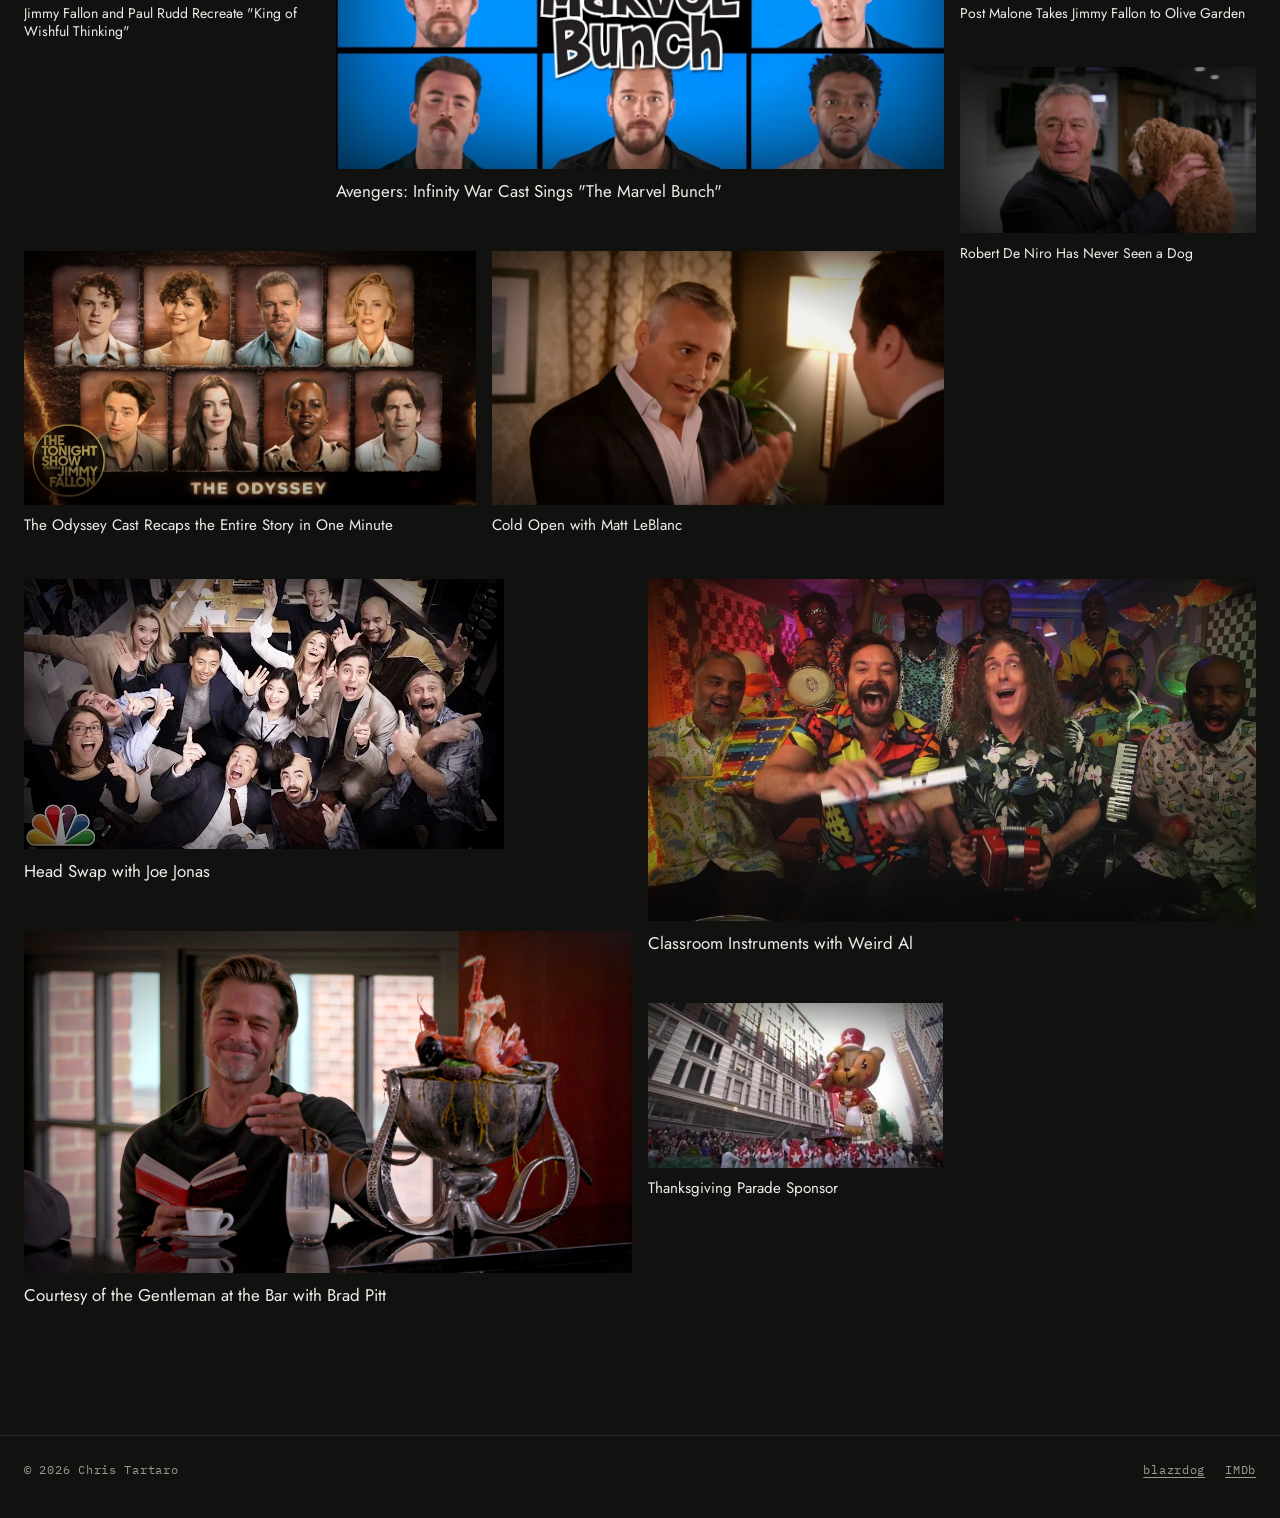
==== commit 1a2d9284: "Feature the Hunger Games elevator cold open; move Jamie Lee Curtis cold open into the sketch wall Co" ====
--- a/index.html
+++ b/index.html
@@ -13,7 +13,7 @@
 <link rel="preconnect" href="https://fonts.gstatic.com" crossorigin>
 <link rel="stylesheet" href="https://fonts.googleapis.com/css2?family=Bodoni+Moda:ital,opsz,wght@1,6..96,500&family=Jost:ital,wght@0,400;0,500;0,600;1,600&family=IBM+Plex+Mono:wght@400;500&display=swap">
 <link rel="preload" href="fonts/blue-highway-d.woff2" as="font" type="font/woff2" crossorigin>
-<link rel="stylesheet" href="styles.css?v=202611051115">
+<link rel="stylesheet" href="styles.css?v=202611171045">
 <script data-goatcounter="https://christartaro.goatcounter.com/count" async src="https://gc.zgo.at/count.js"></script>
 </head>
 <body>
@@ -74,6 +74,6 @@
   </div>
 </dialog>
 <!--/SITE-->
-<script src="app.js?v=202611051115"></script>
+<script src="app.js?v=202611171045"></script>
 </body>
 </html>
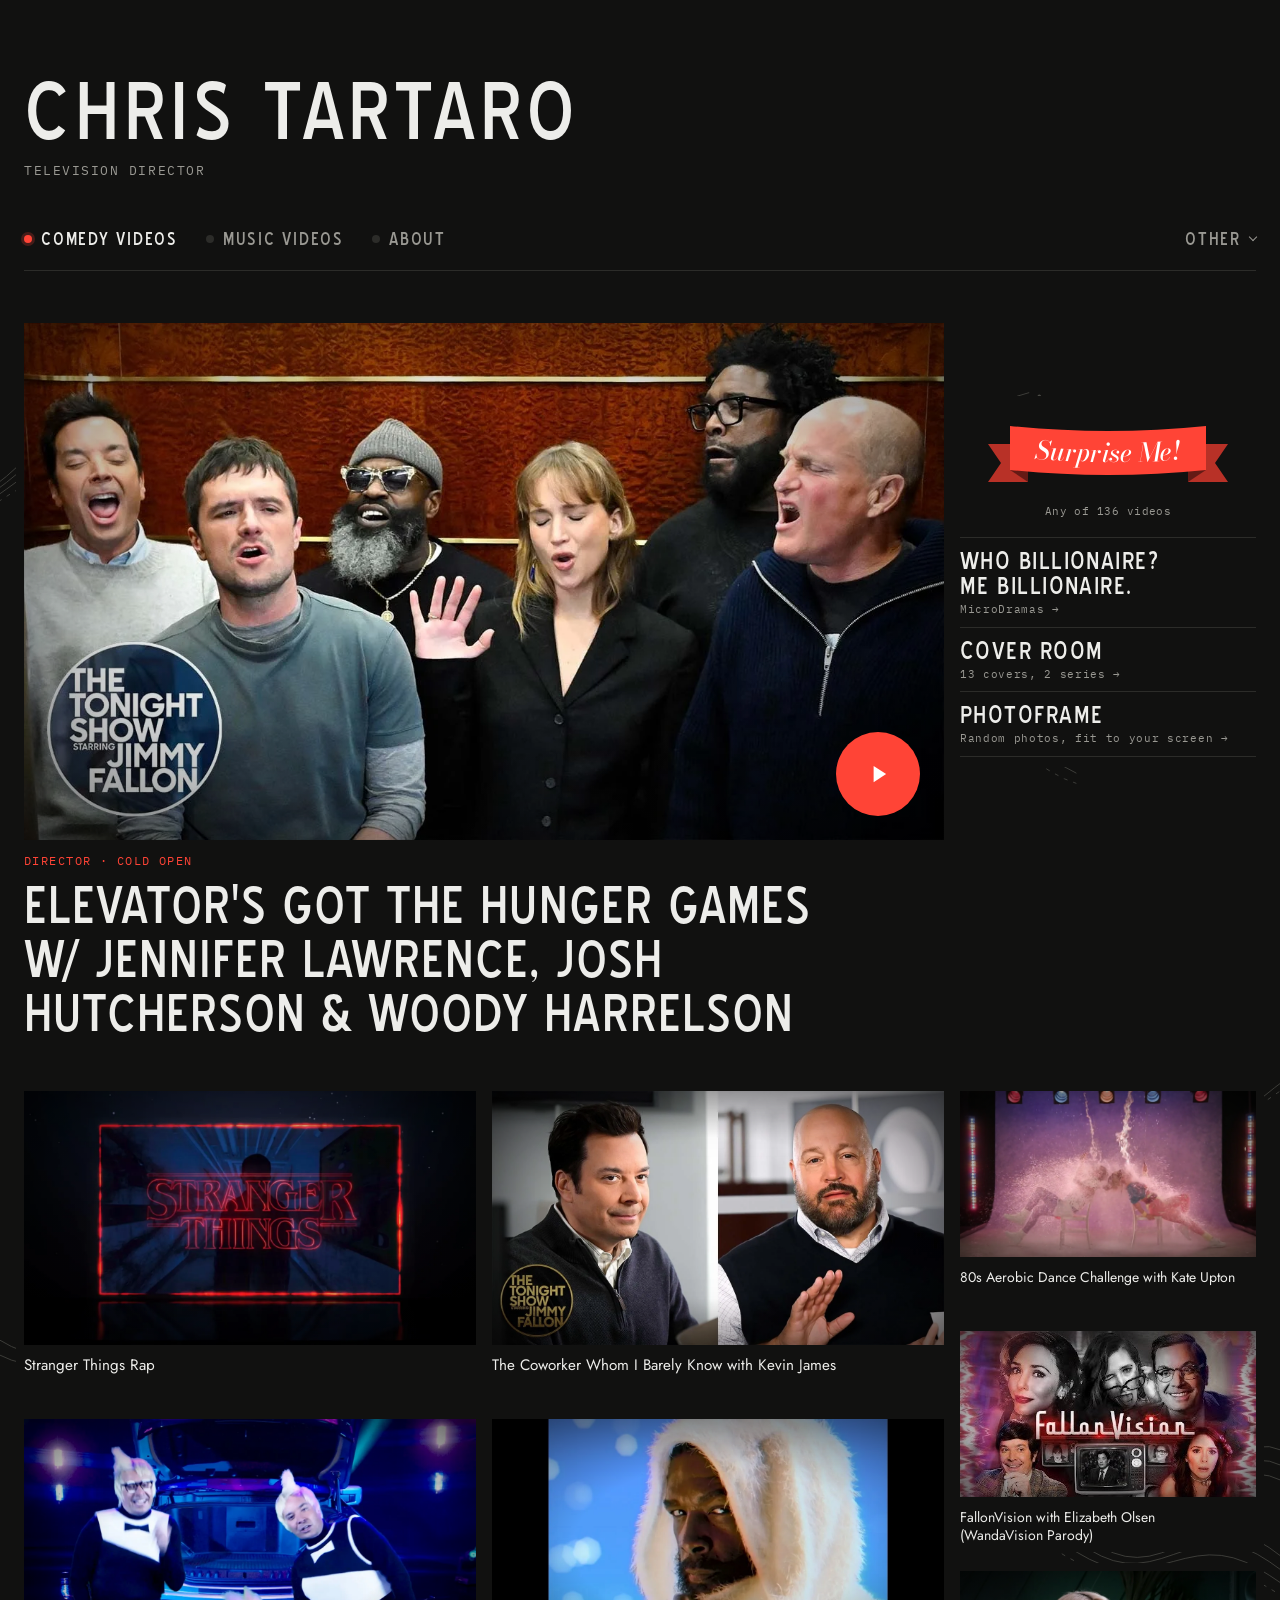
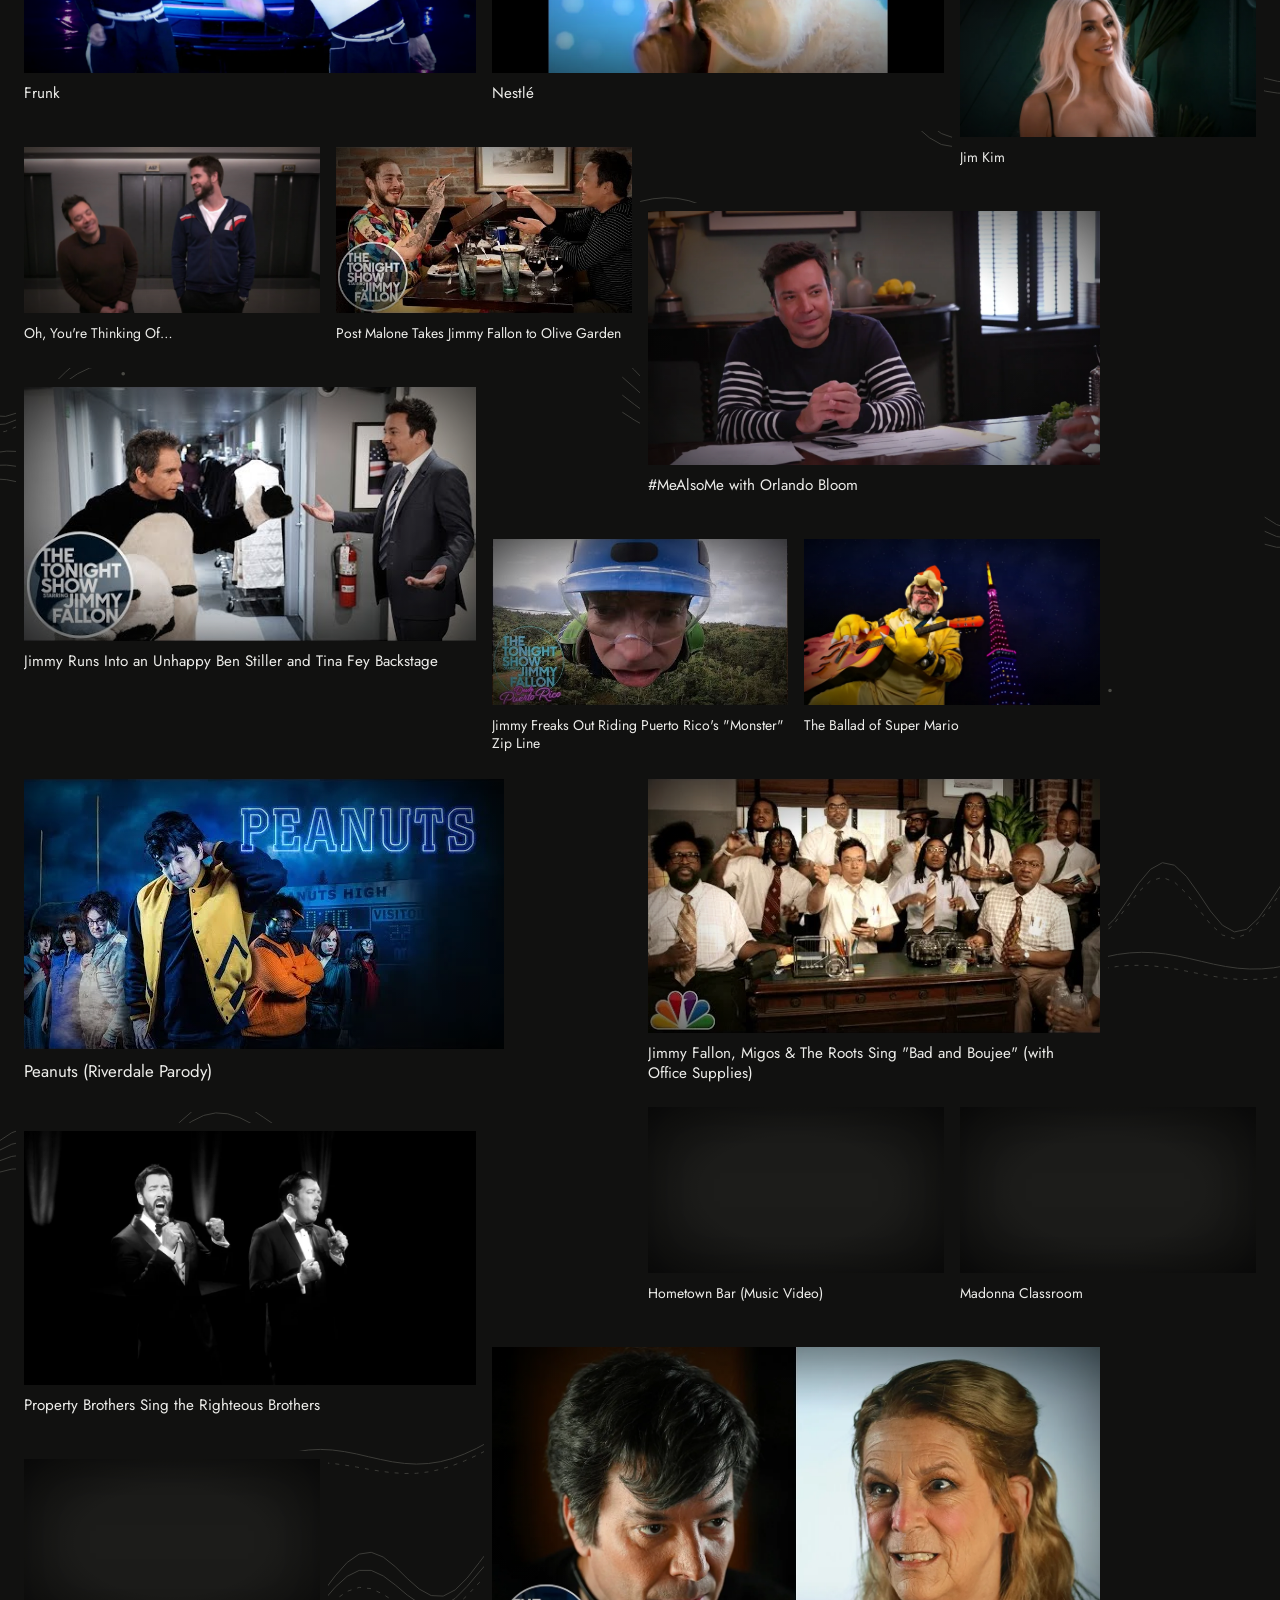
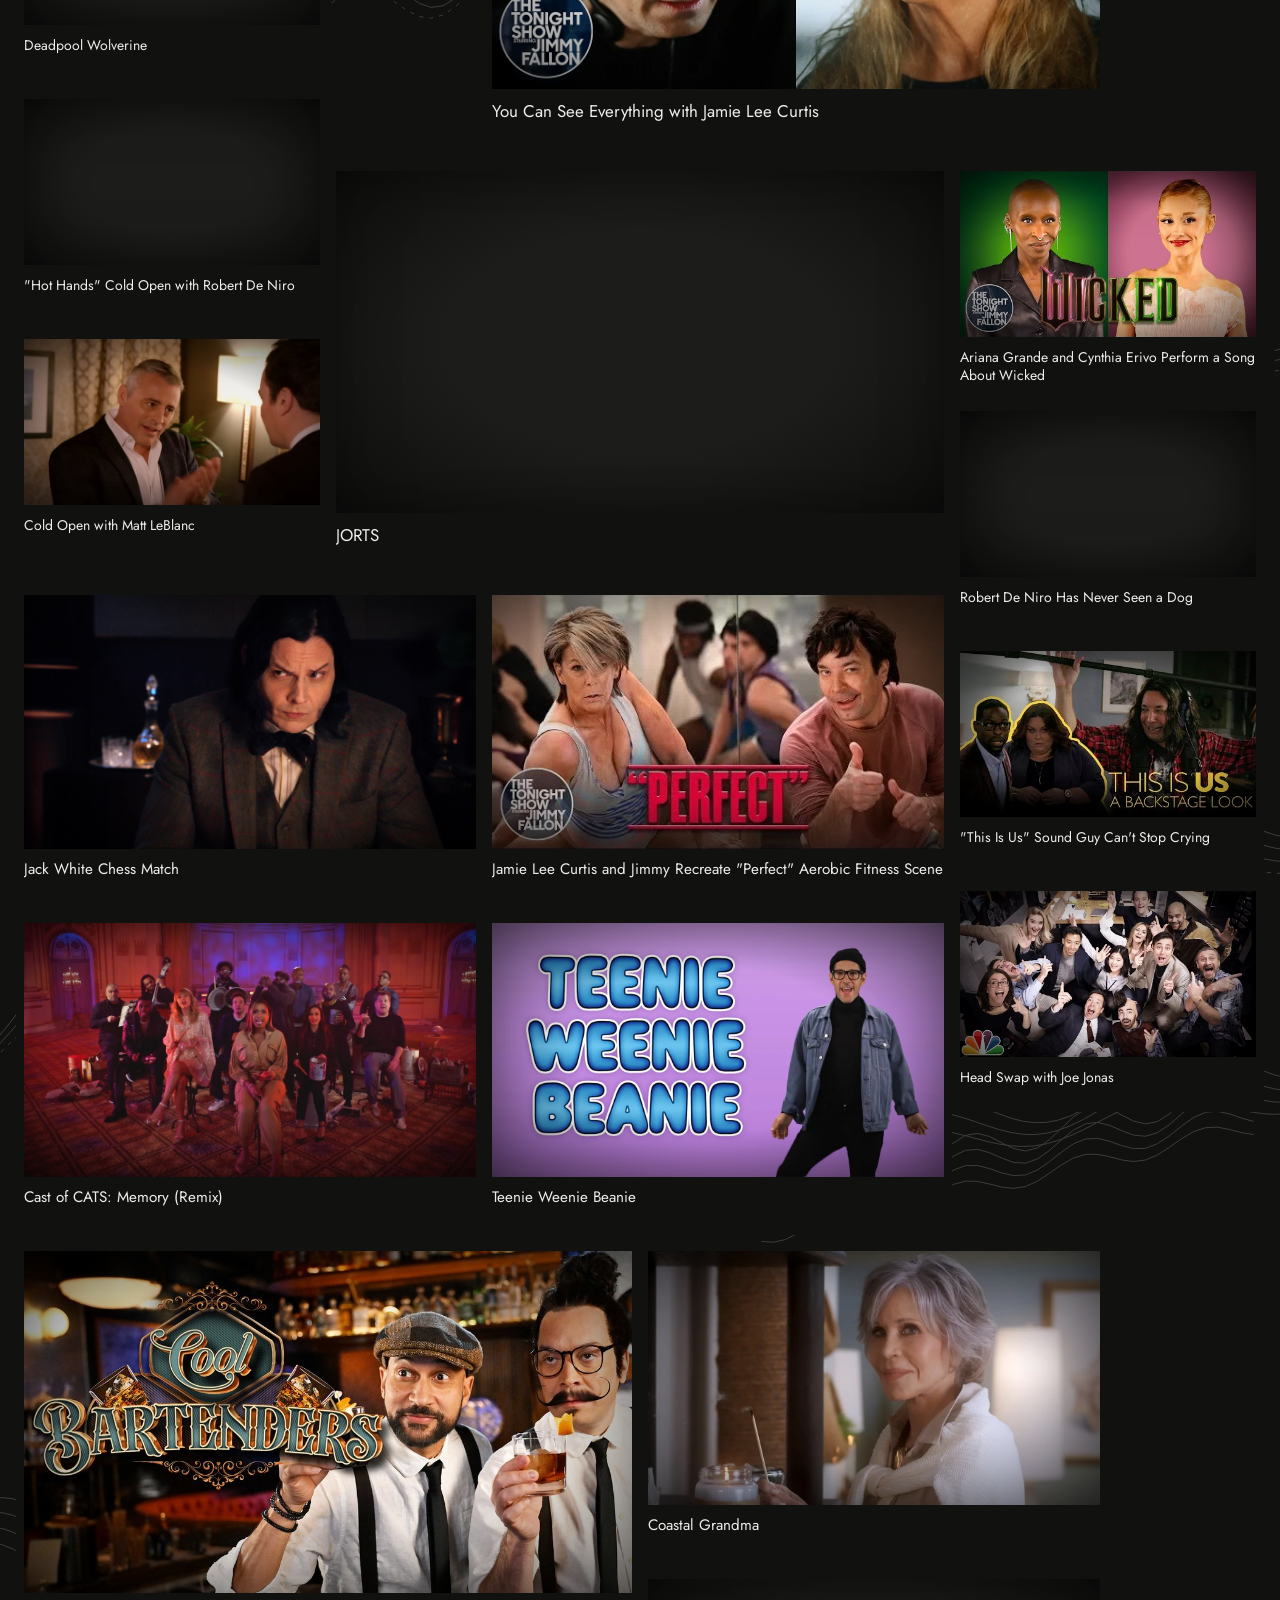
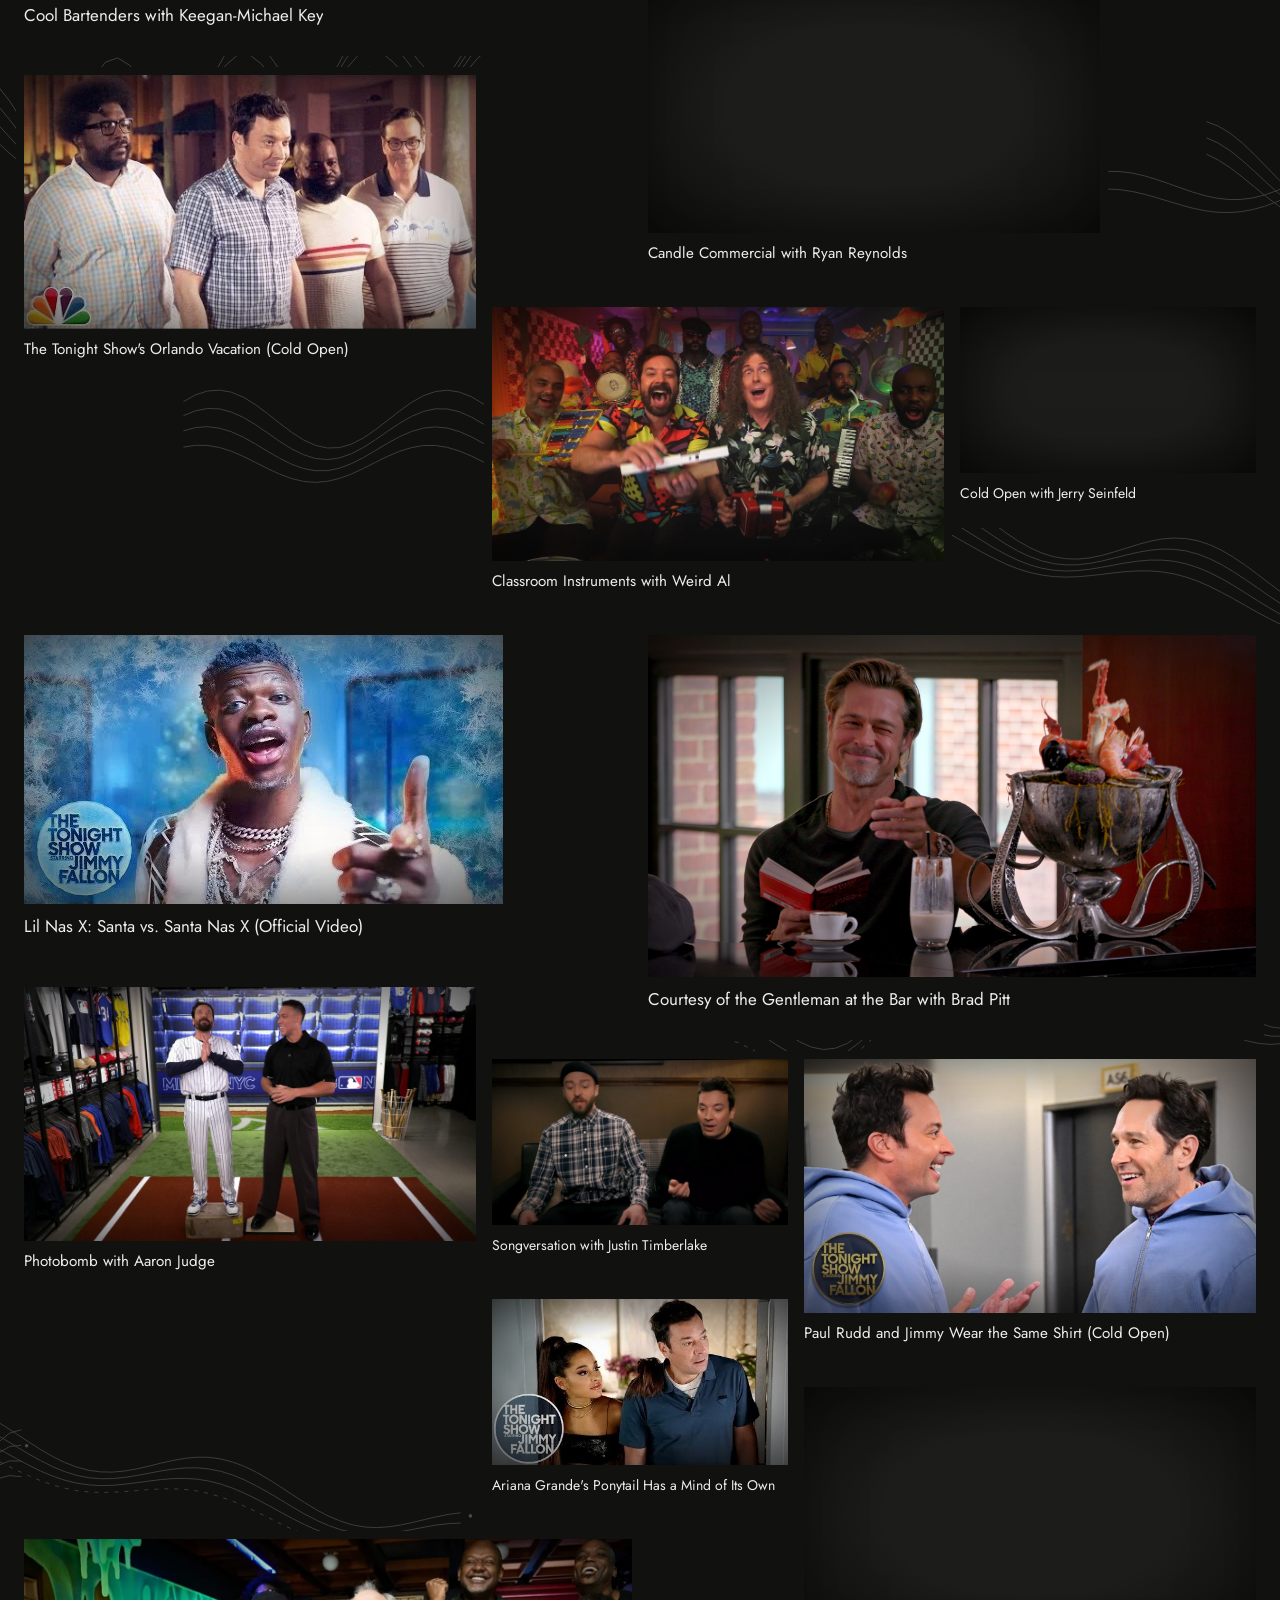
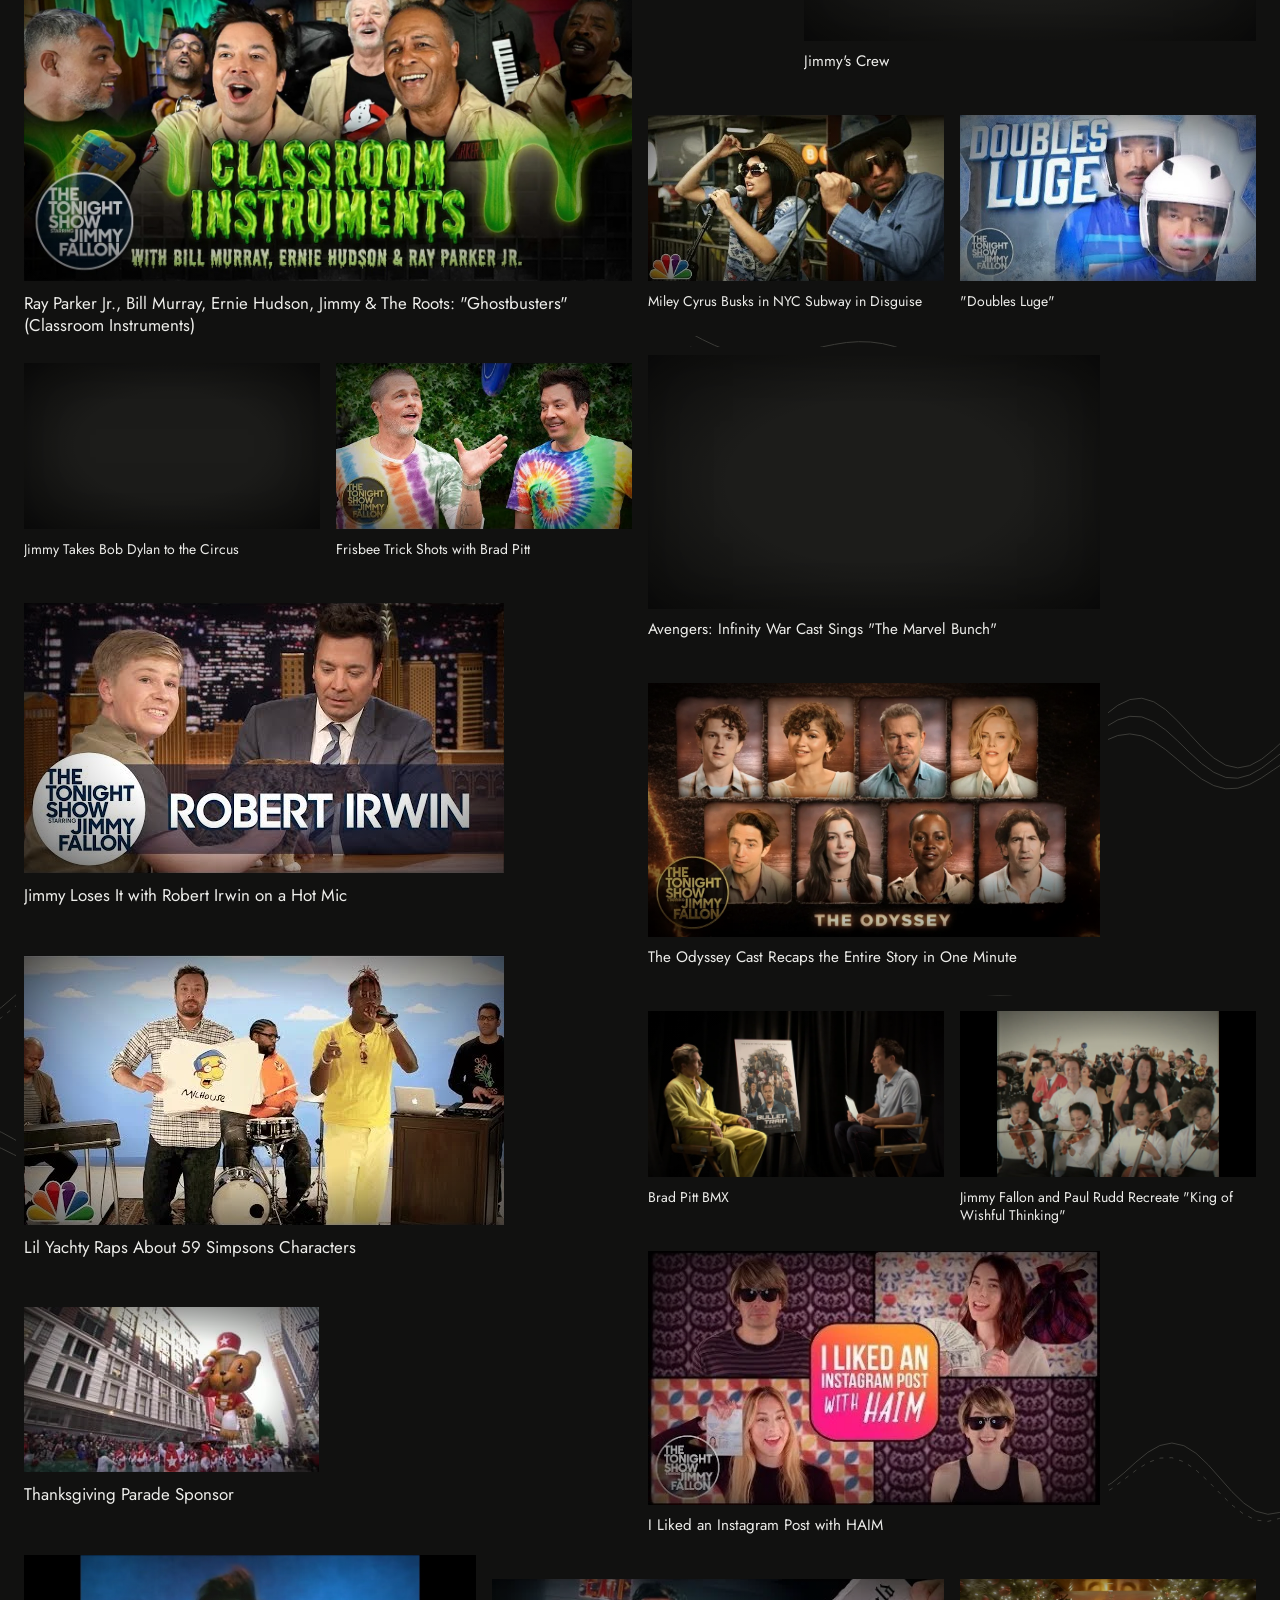
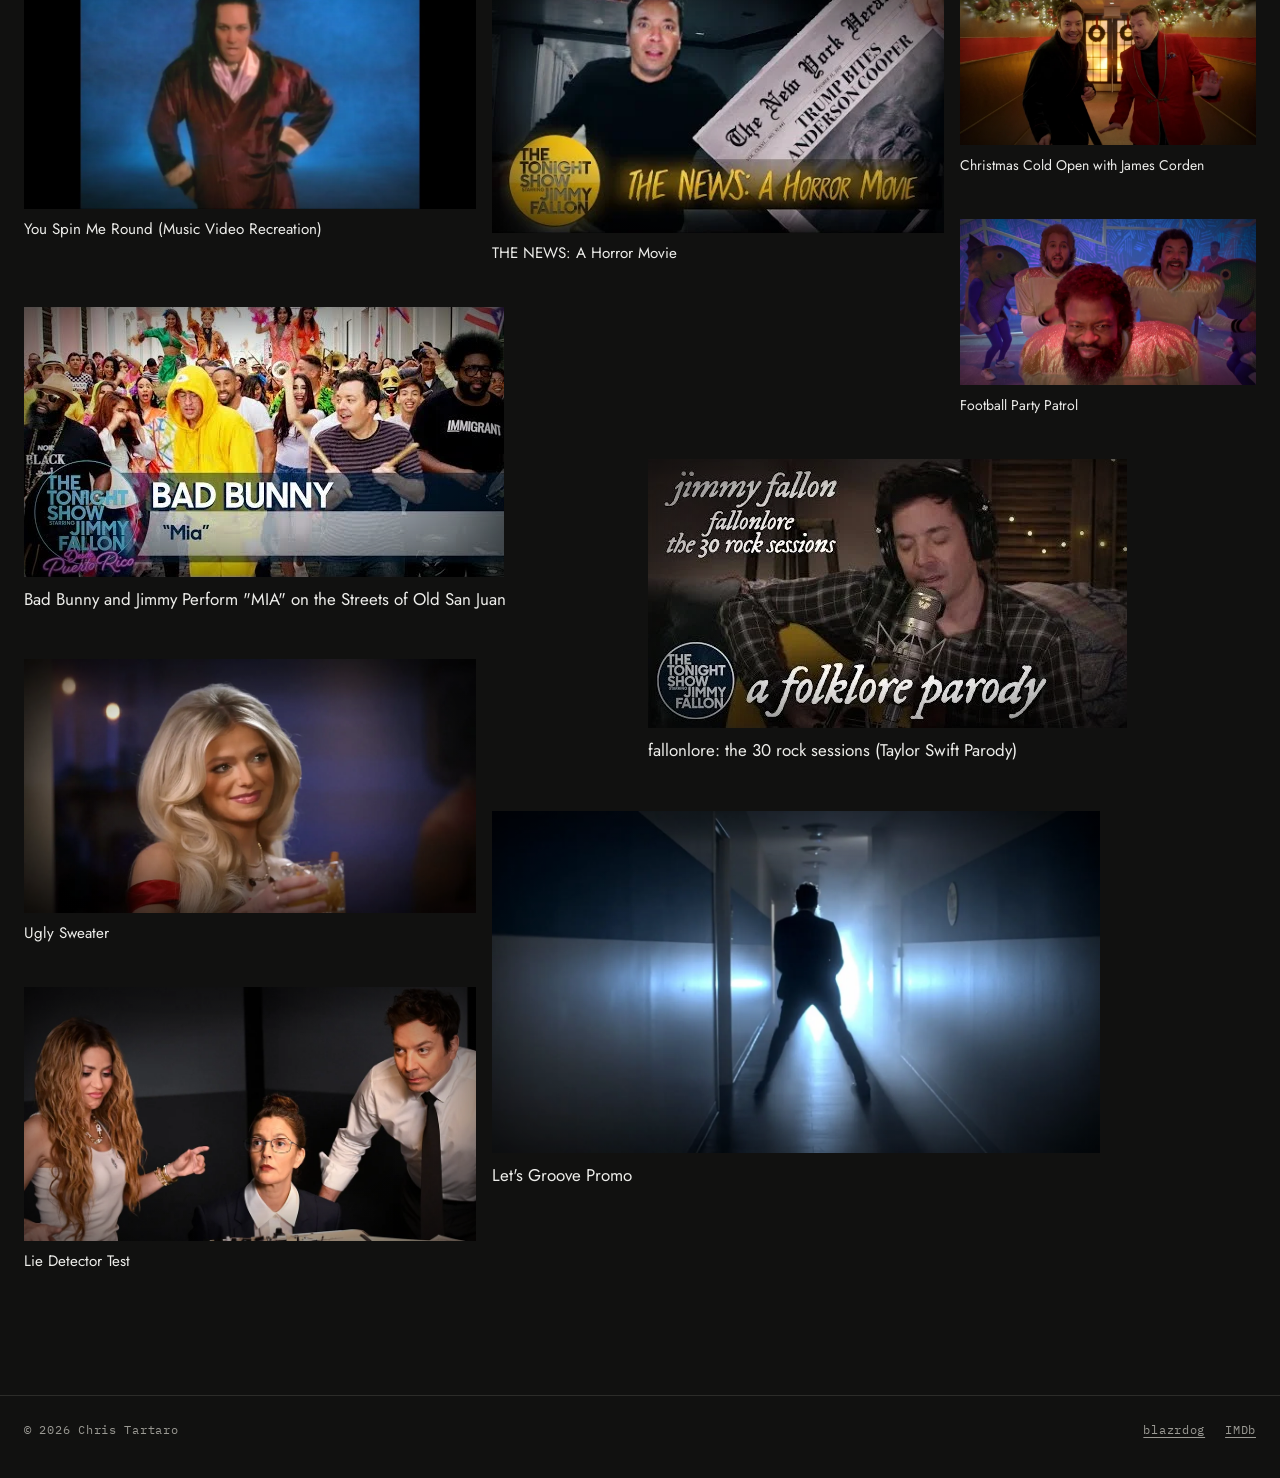
==== commit a95b9c62: "Label Chris's directing credits "Director" instead of "Directed" Co-Authored-By: Claude Opus 5.5 <no" ====
--- a/index.html
+++ b/index.html
@@ -13,7 +13,7 @@
 <link rel="preconnect" href="https://fonts.gstatic.com" crossorigin>
 <link rel="stylesheet" href="https://fonts.googleapis.com/css2?family=Bodoni+Moda:ital,opsz,wght@1,6..96,500&family=Jost:ital,wght@0,400;0,500;0,600;1,600&family=IBM+Plex+Mono:wght@400;500&display=swap">
 <link rel="preload" href="fonts/blue-highway-d.woff2" as="font" type="font/woff2" crossorigin>
-<link rel="stylesheet" href="styles.css?v=202611171045">
+<link rel="stylesheet" href="styles.css?v=202611171430">
 <script data-goatcounter="https://christartaro.goatcounter.com/count" async src="https://gc.zgo.at/count.js"></script>
 </head>
 <body>
@@ -74,6 +74,6 @@
   </div>
 </dialog>
 <!--/SITE-->
-<script src="app.js?v=202611171045"></script>
+<script src="app.js?v=202611171430"></script>
 </body>
 </html>
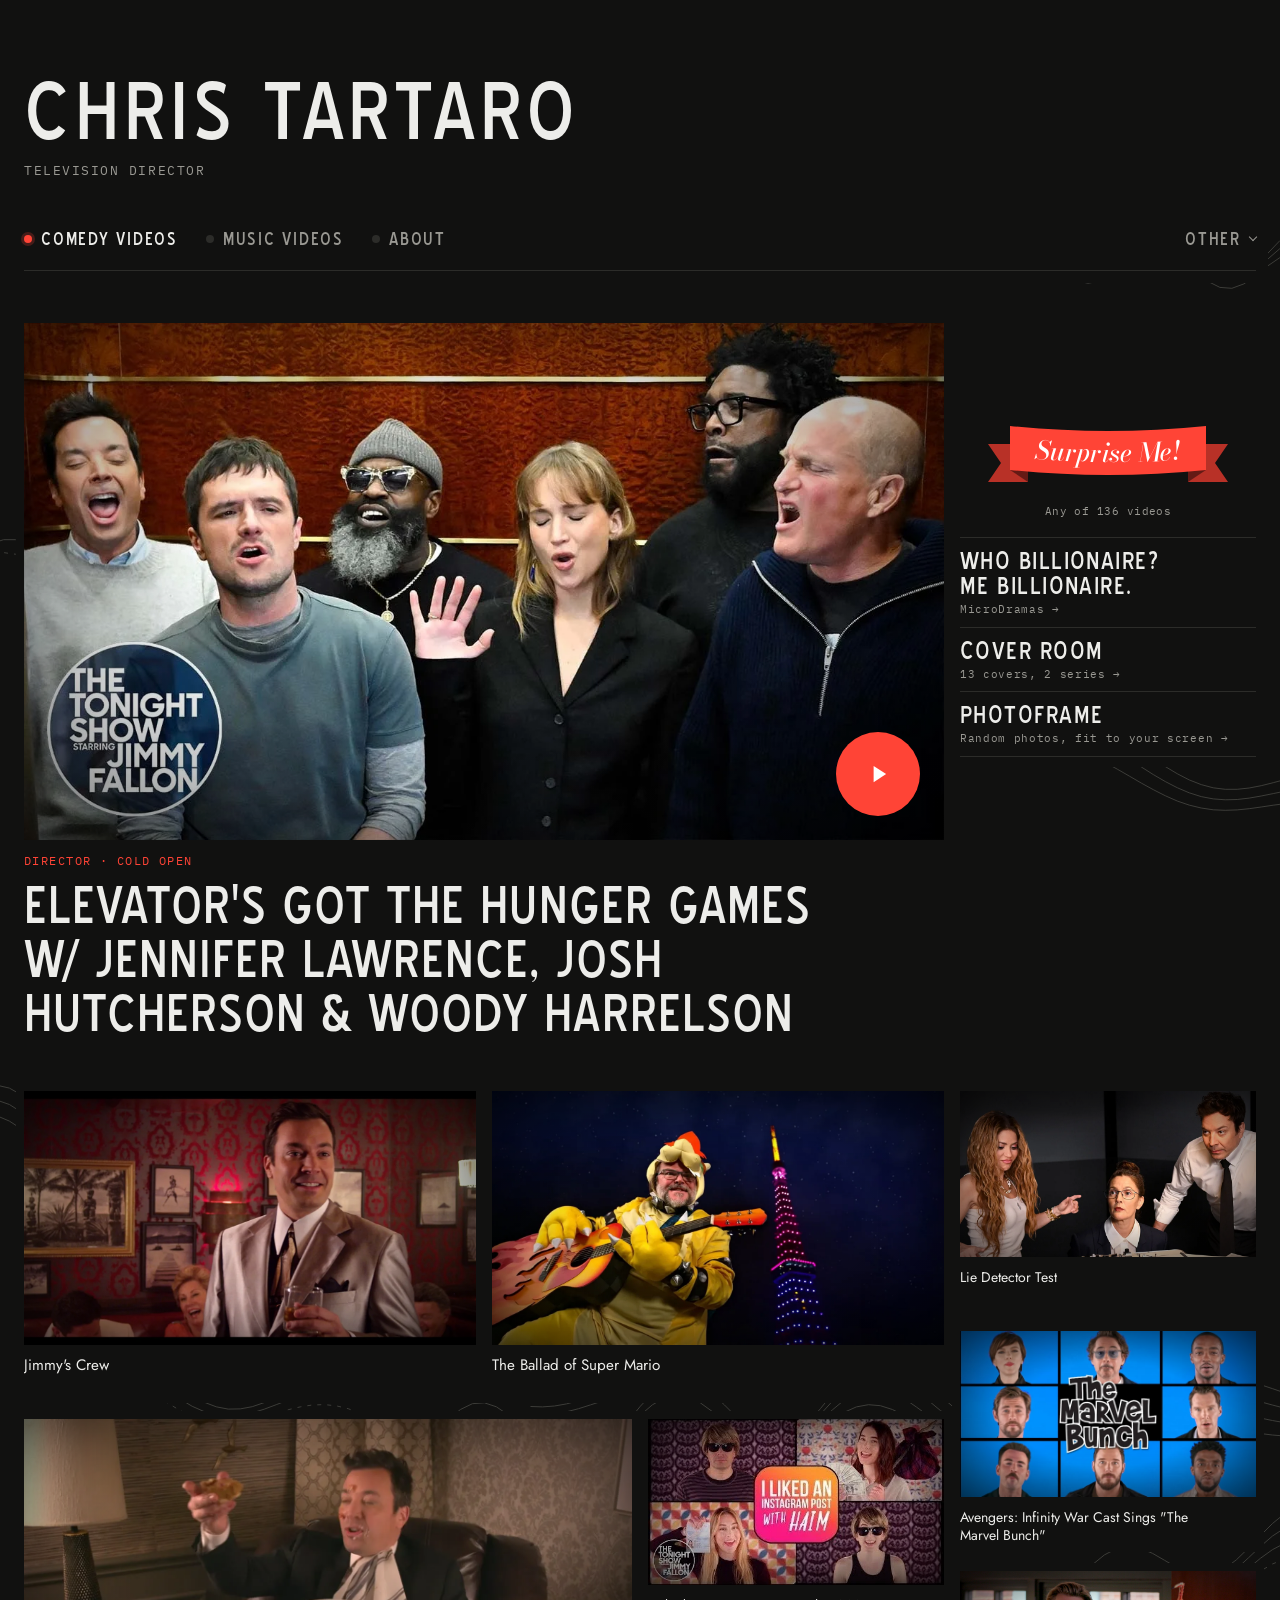
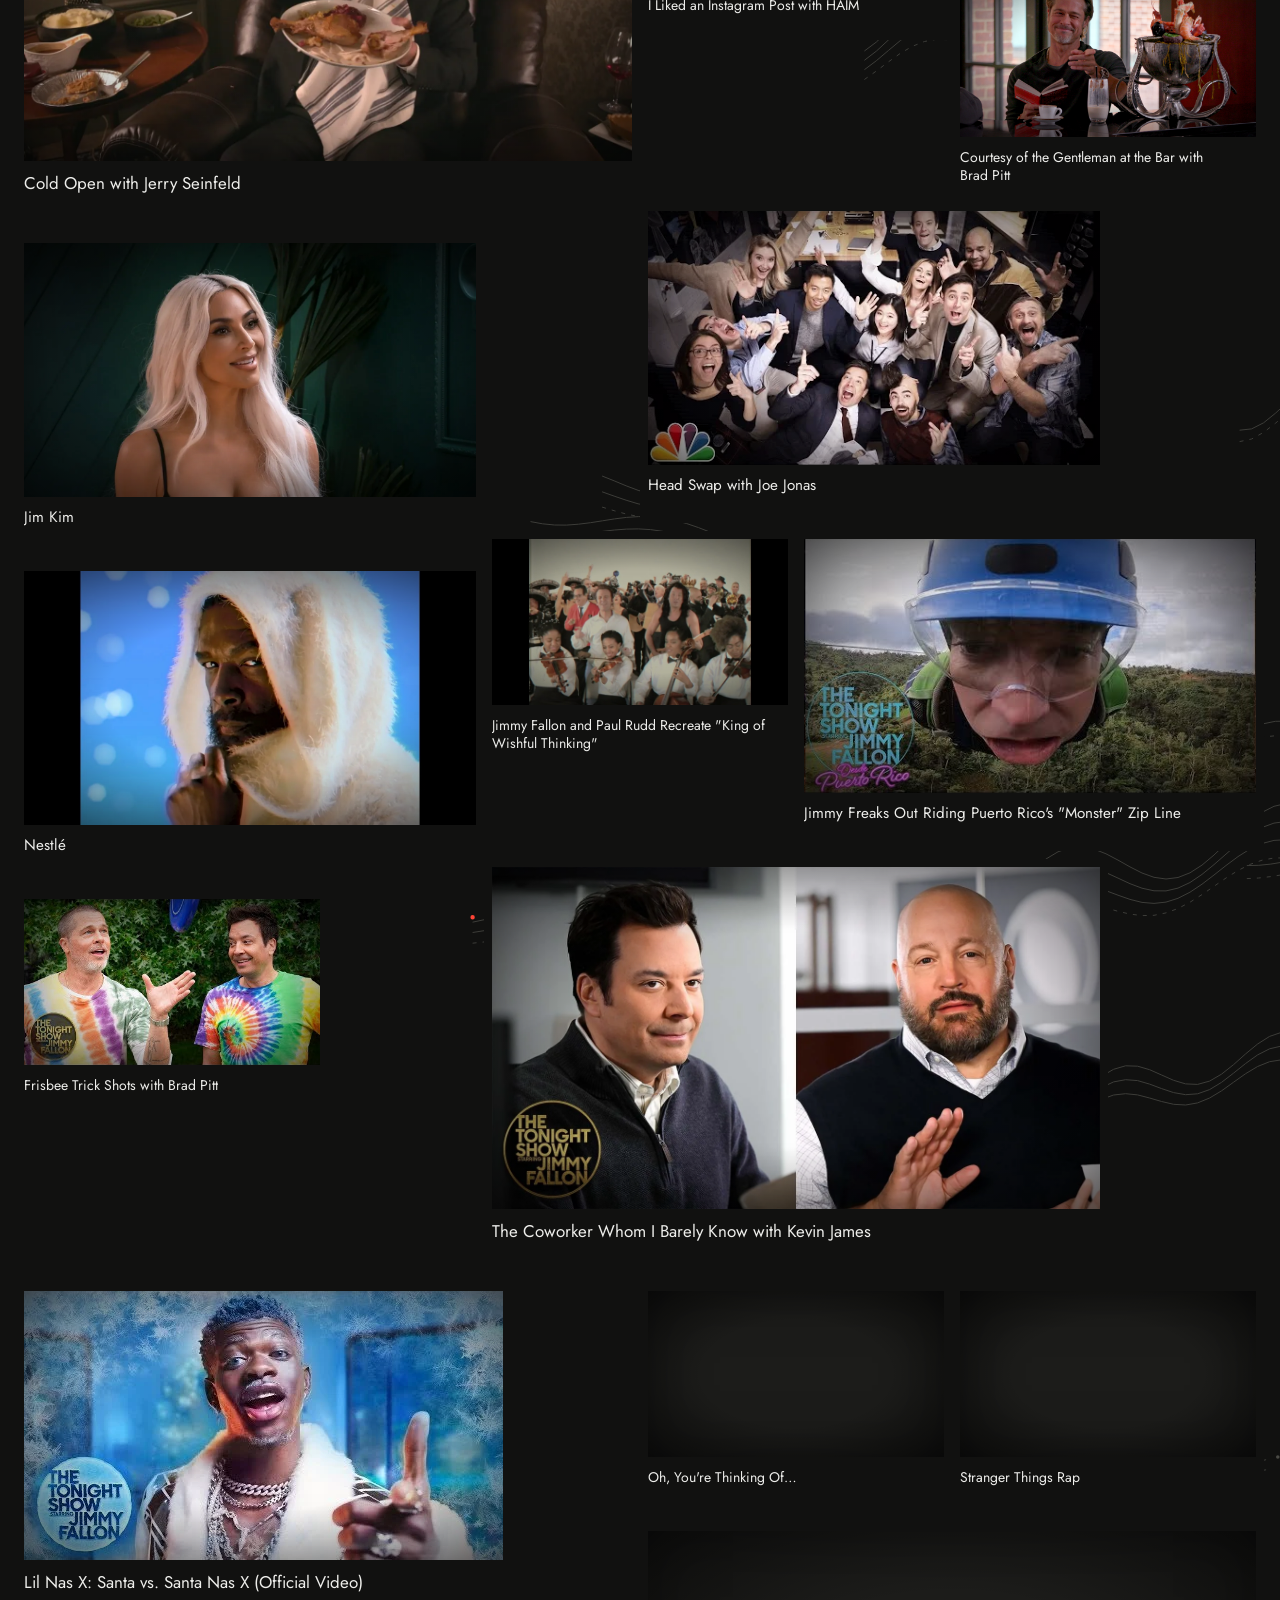
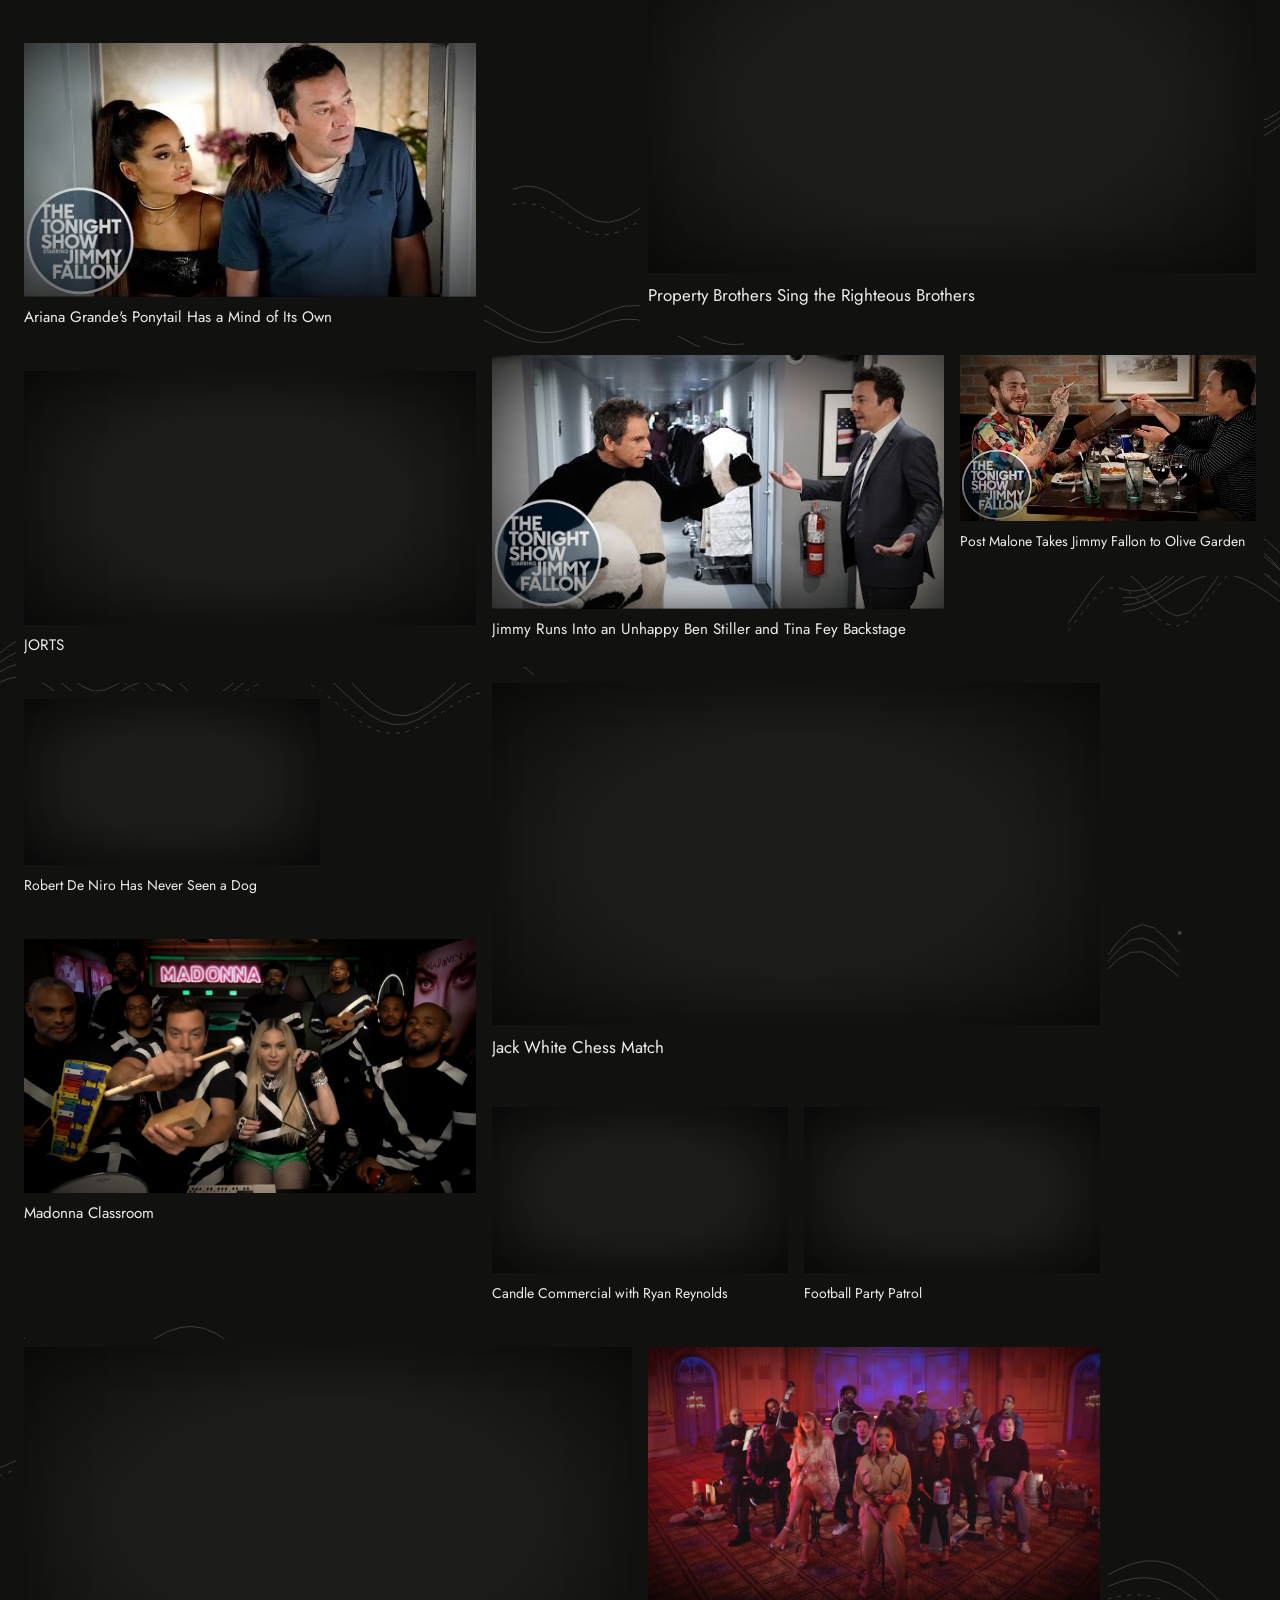
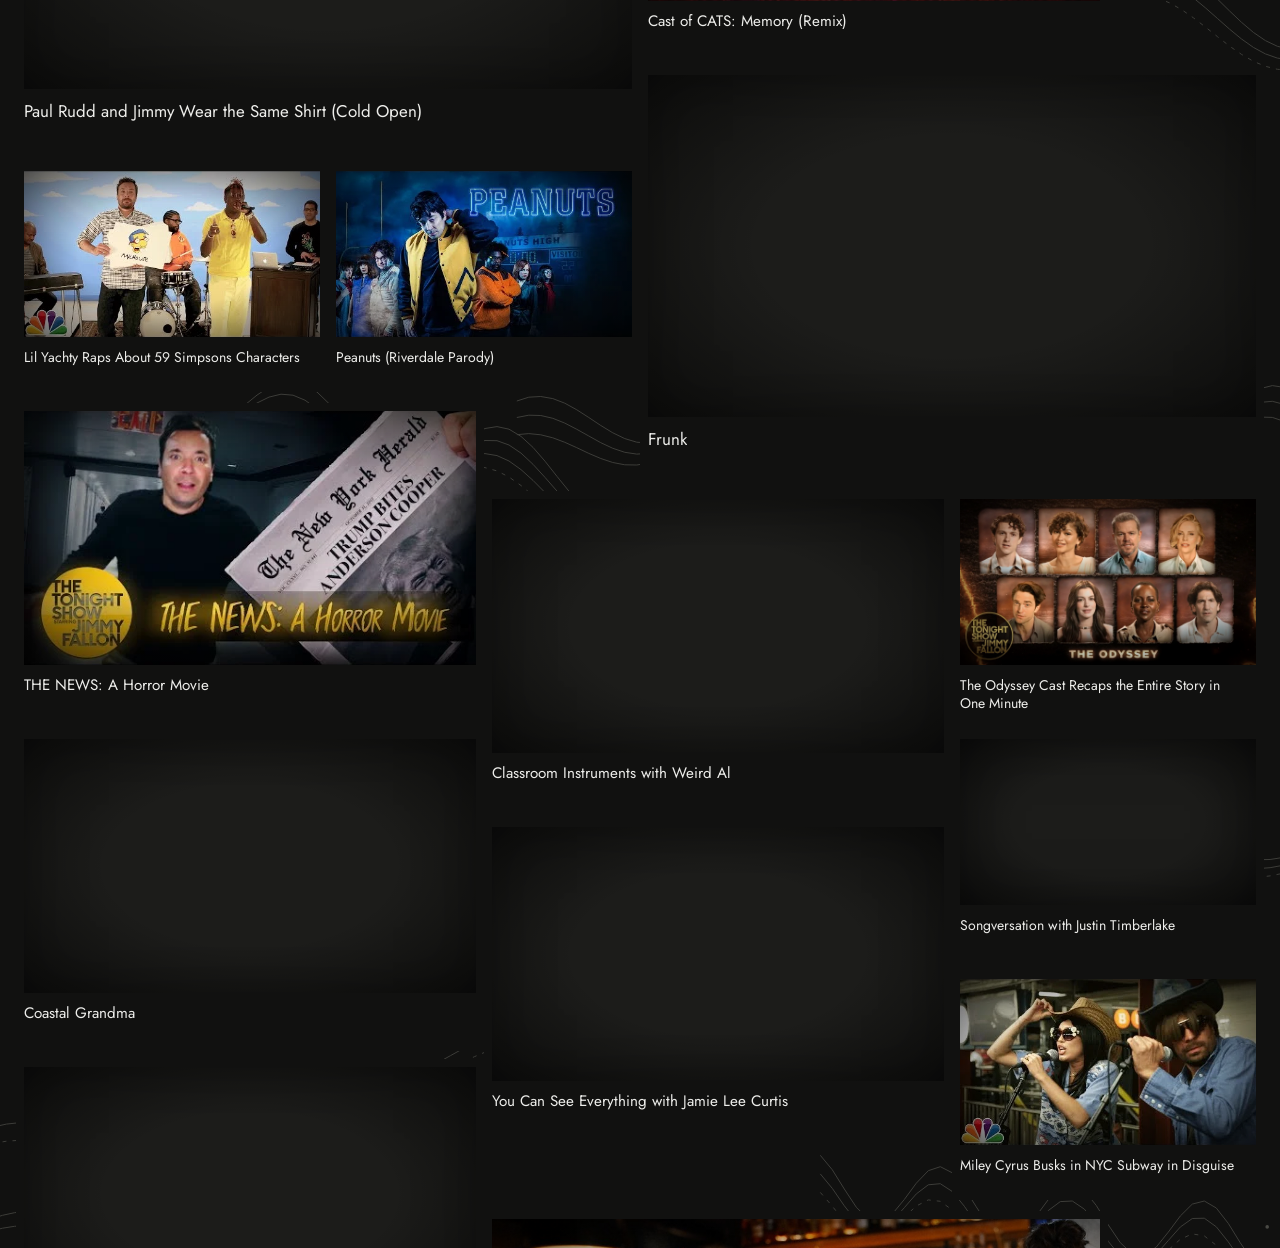
==== commit b6dbb4d9: "Label credits Director / Editor / Colorist Co-Authored-By: Claude Opus 5.5 <noreply@anthropic.com> C" ====
--- a/index.html
+++ b/index.html
@@ -13,7 +13,7 @@
 <link rel="preconnect" href="https://fonts.gstatic.com" crossorigin>
 <link rel="stylesheet" href="https://fonts.googleapis.com/css2?family=Bodoni+Moda:ital,opsz,wght@1,6..96,500&family=Jost:ital,wght@0,400;0,500;0,600;1,600&family=IBM+Plex+Mono:wght@400;500&display=swap">
 <link rel="preload" href="fonts/blue-highway-d.woff2" as="font" type="font/woff2" crossorigin>
-<link rel="stylesheet" href="styles.css?v=202611171430">
+<link rel="stylesheet" href="styles.css?v=202611171435">
 <script data-goatcounter="https://christartaro.goatcounter.com/count" async src="https://gc.zgo.at/count.js"></script>
 </head>
 <body>
@@ -74,6 +74,6 @@
   </div>
 </dialog>
 <!--/SITE-->
-<script src="app.js?v=202611171430"></script>
+<script src="app.js?v=202611171435"></script>
 </body>
 </html>
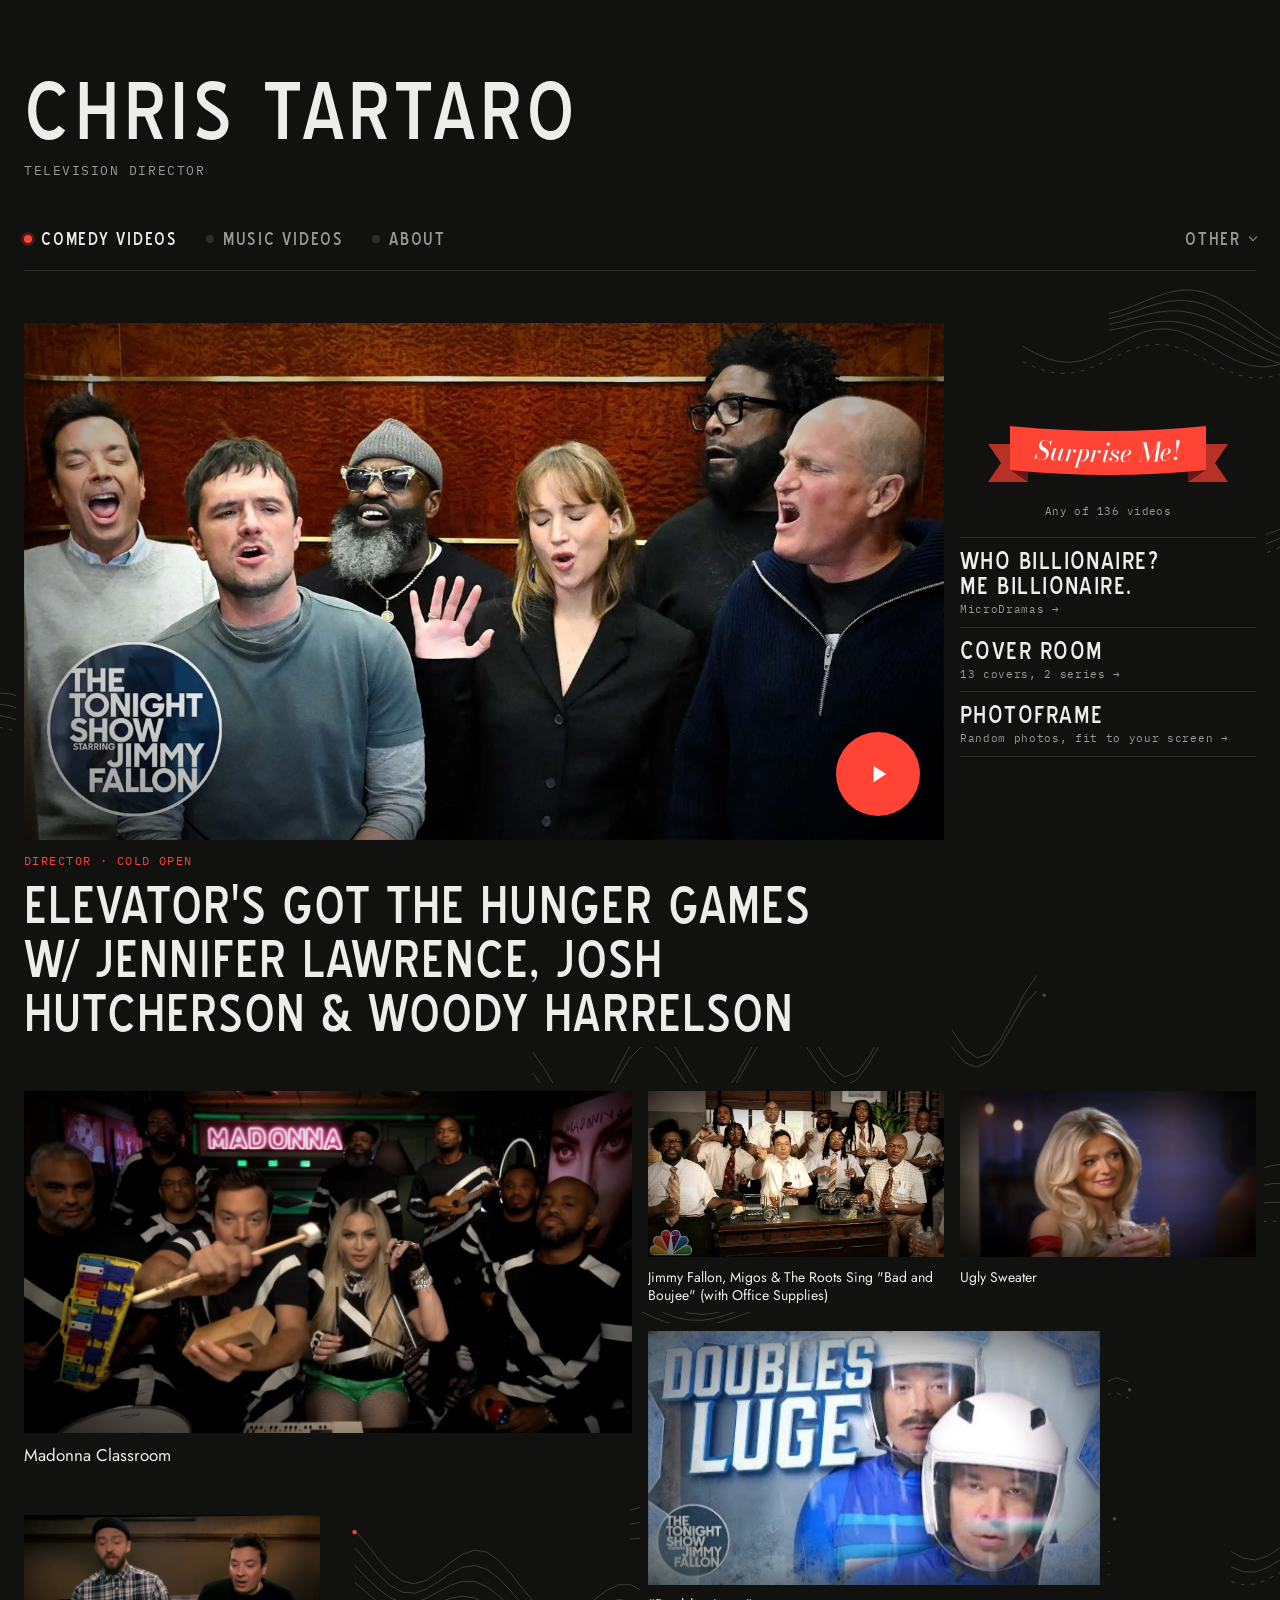
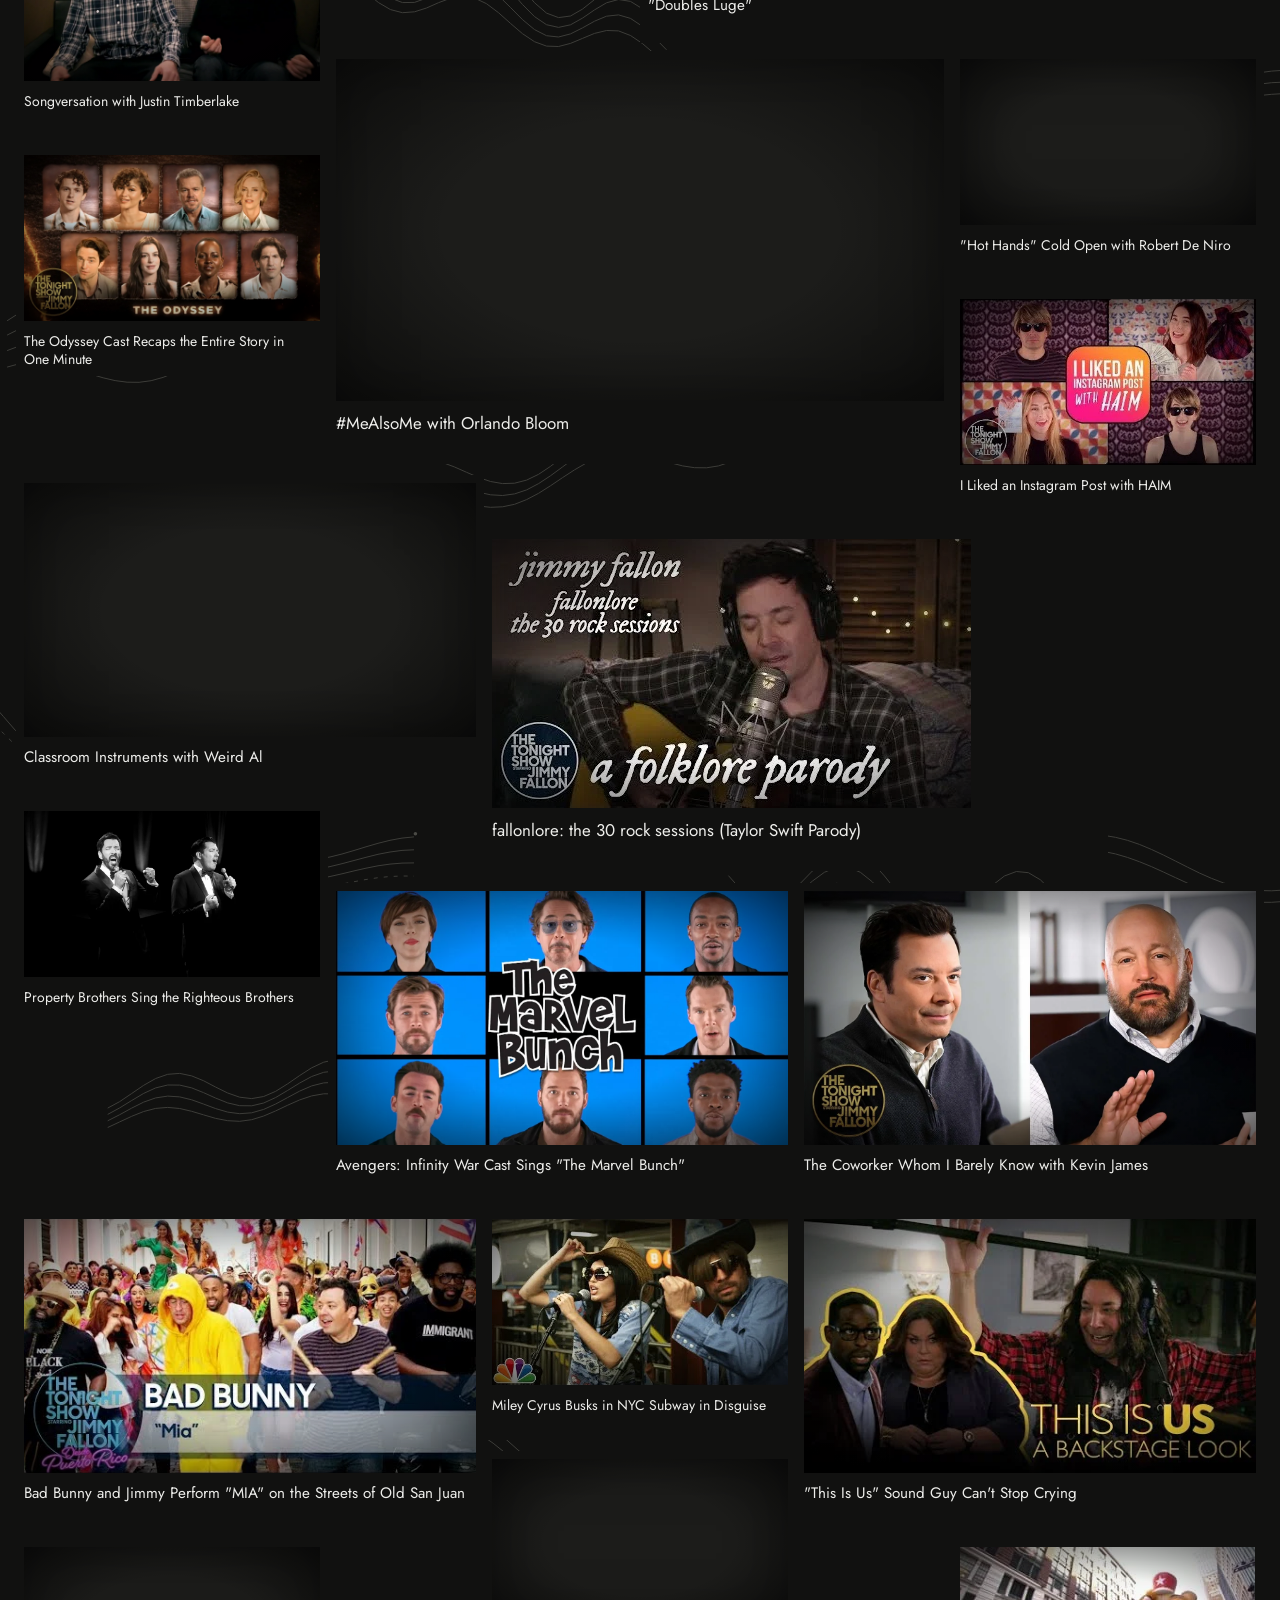
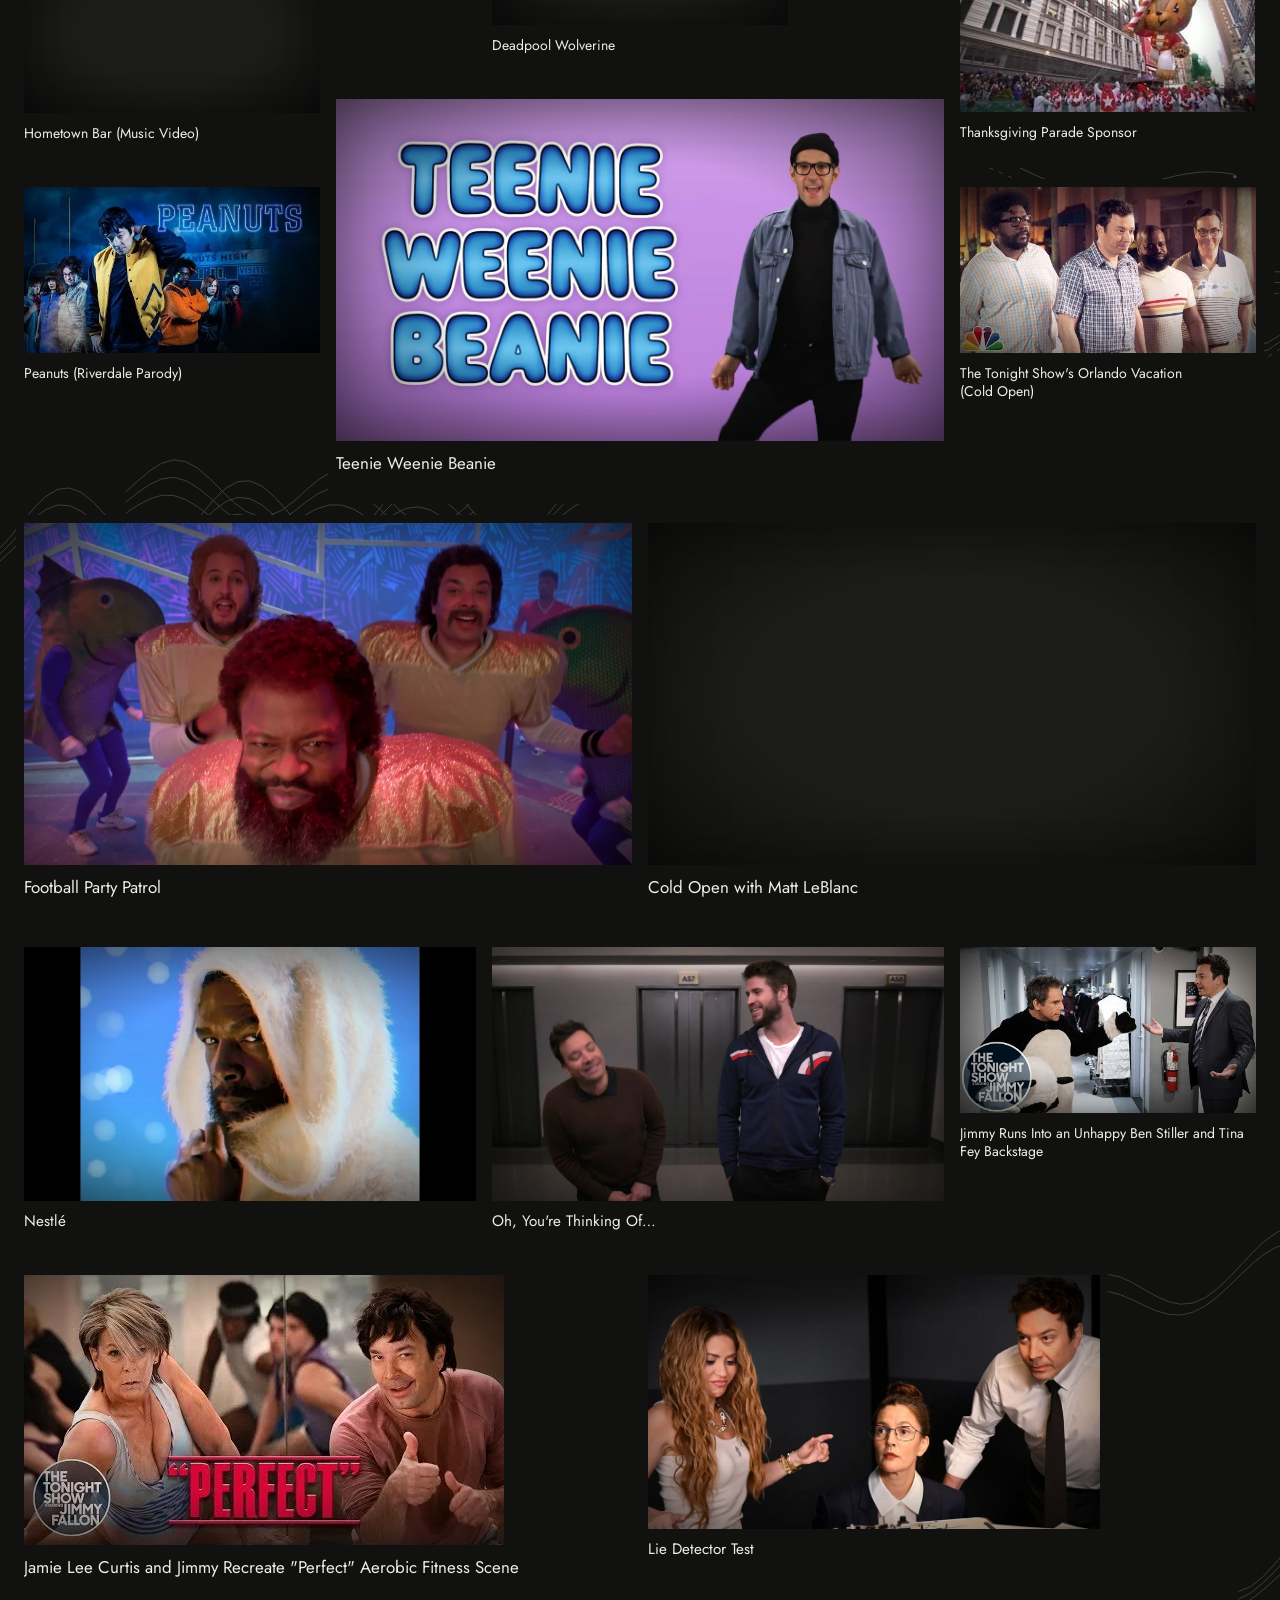
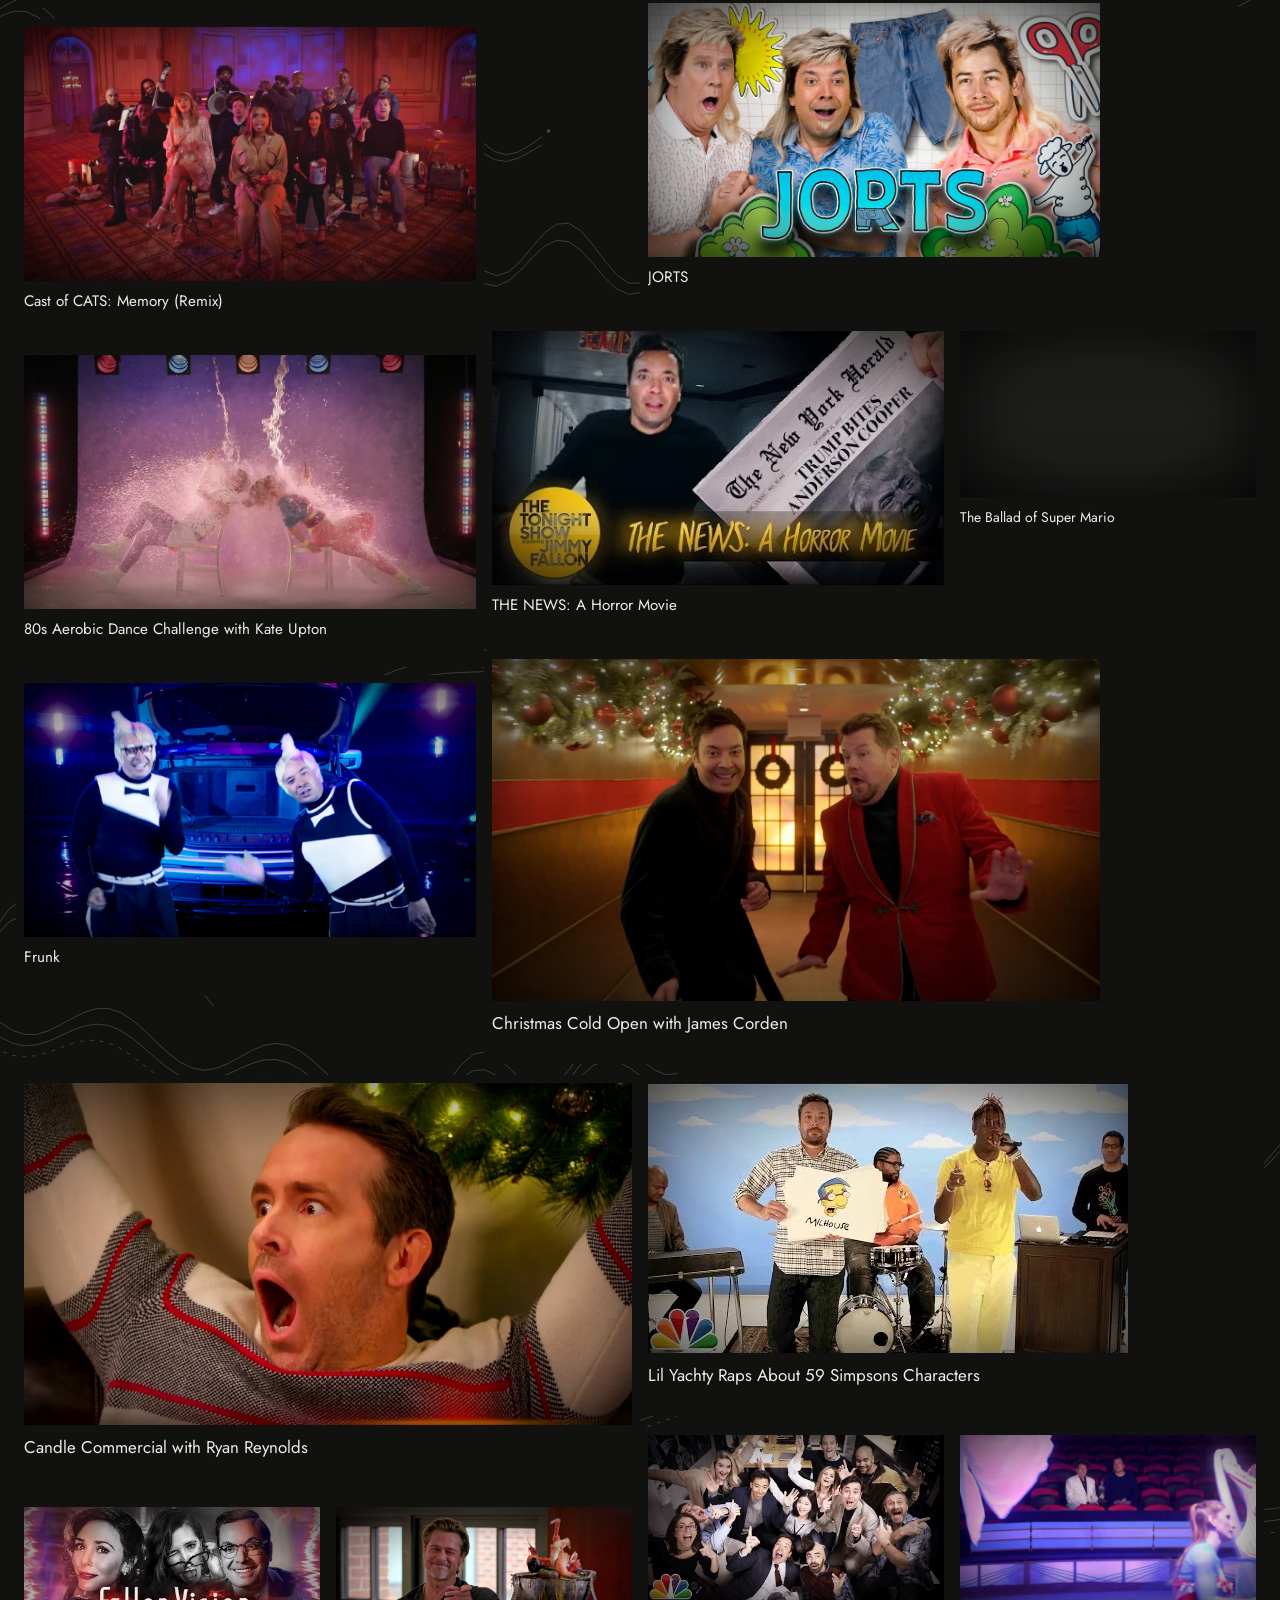
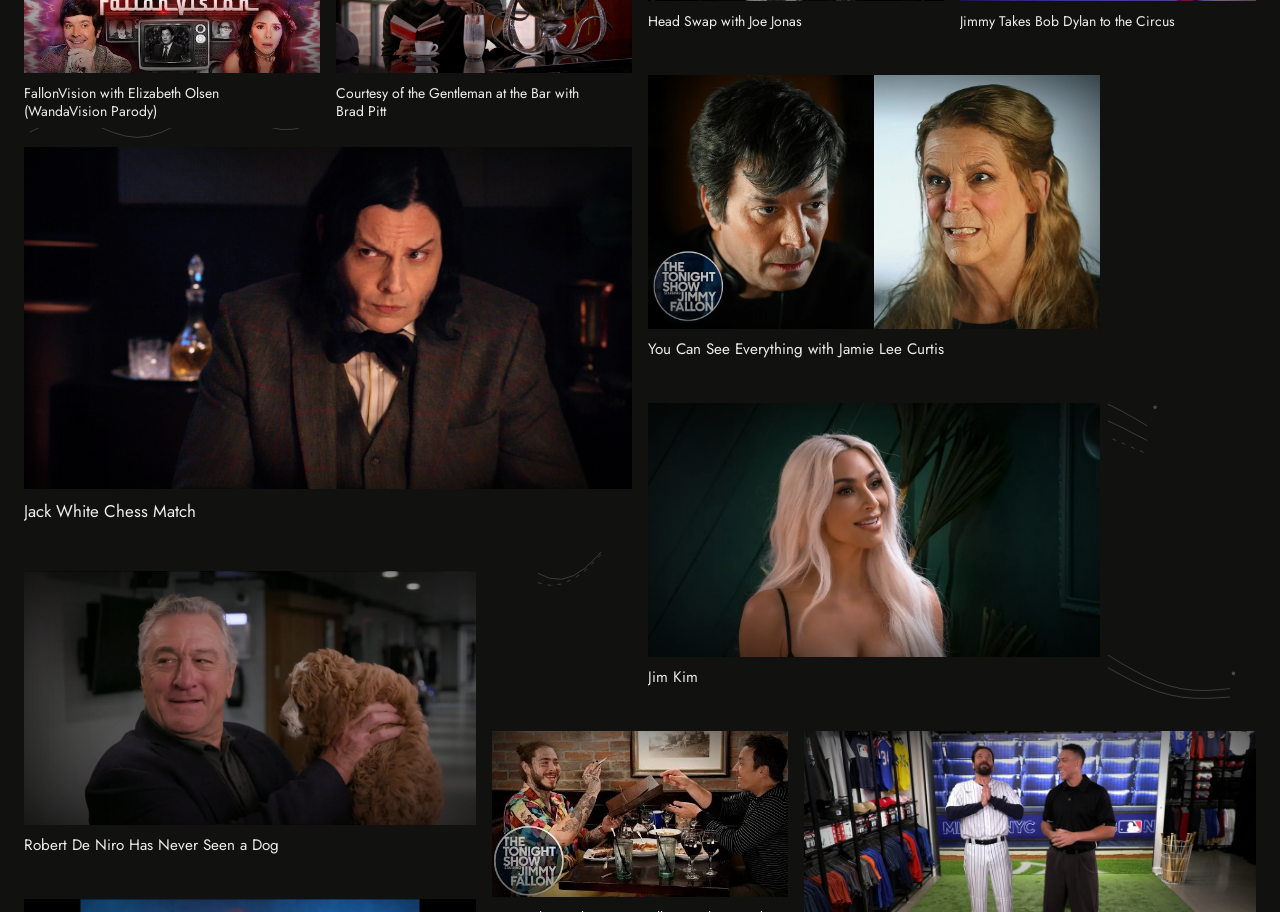
==== commit 0c4a88b7: "Ludacris thumbnail: close-up still in place of title card Co-Authored-By: Claude Opus 5.5 <noreply@a" ====
--- a/index.html
+++ b/index.html
@@ -13,7 +13,7 @@
 <link rel="preconnect" href="https://fonts.gstatic.com" crossorigin>
 <link rel="stylesheet" href="https://fonts.googleapis.com/css2?family=Bodoni+Moda:ital,opsz,wght@1,6..96,500&family=Jost:ital,wght@0,400;0,500;0,600;1,600&family=IBM+Plex+Mono:wght@400;500&display=swap">
 <link rel="preload" href="fonts/blue-highway-d.woff2" as="font" type="font/woff2" crossorigin>
-<link rel="stylesheet" href="styles.css?v=202611171435">
+<link rel="stylesheet" href="styles.css?v=202611172248">
 <script data-goatcounter="https://christartaro.goatcounter.com/count" async src="https://gc.zgo.at/count.js"></script>
 </head>
 <body>
@@ -74,6 +74,6 @@
   </div>
 </dialog>
 <!--/SITE-->
-<script src="app.js?v=202611171435"></script>
+<script src="app.js?v=202611172248"></script>
 </body>
 </html>
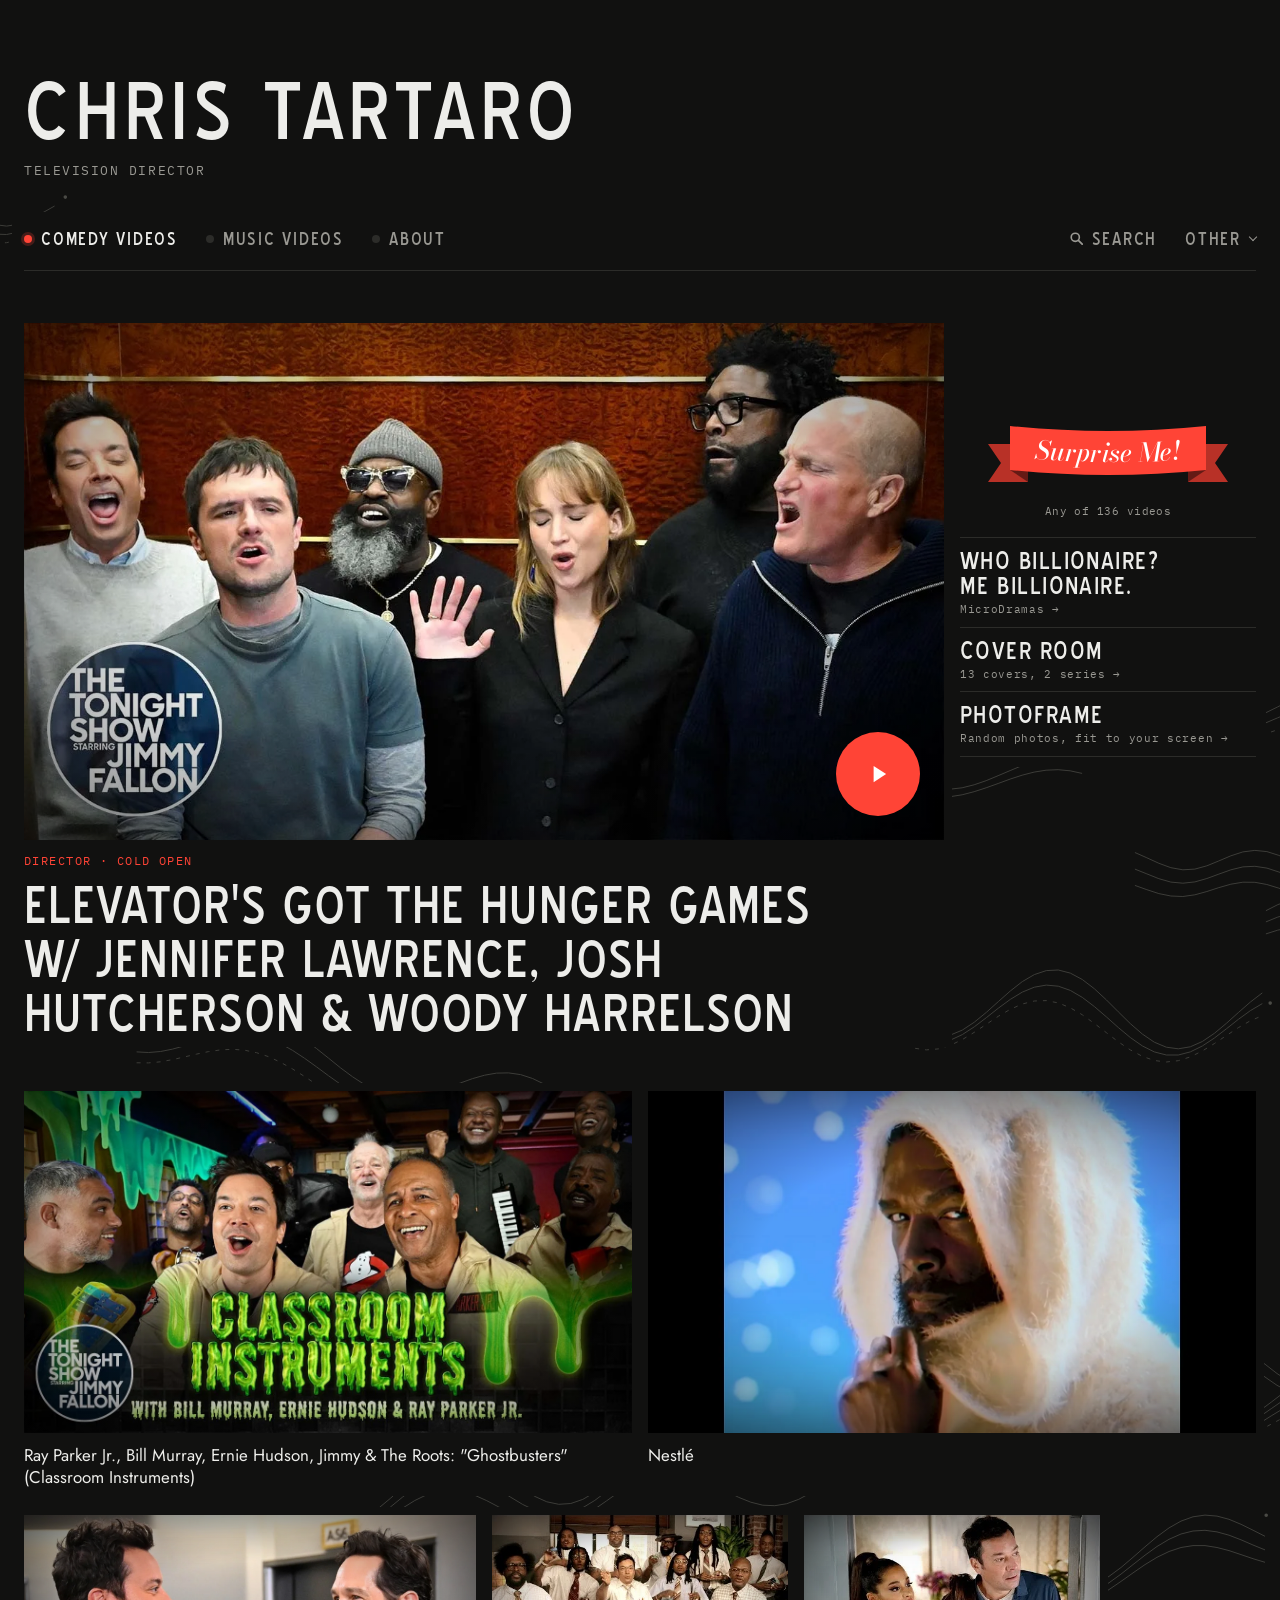
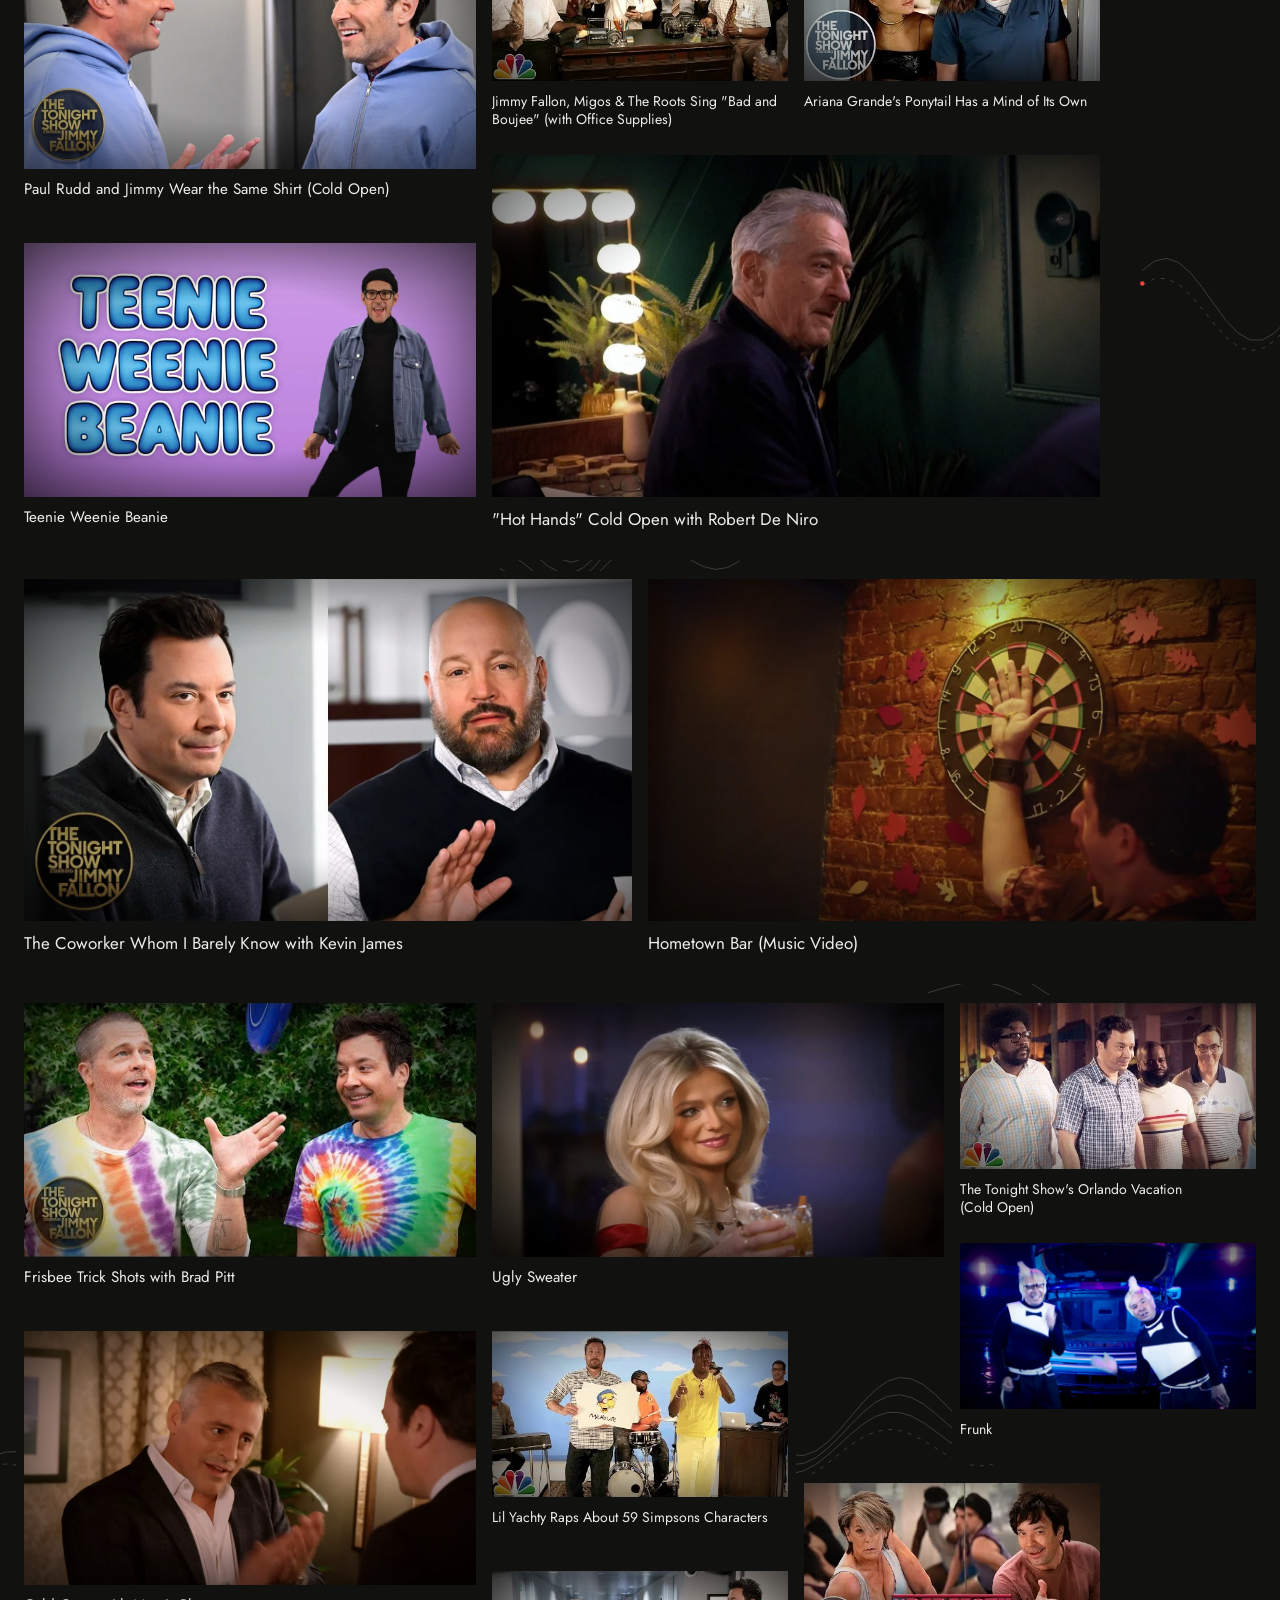
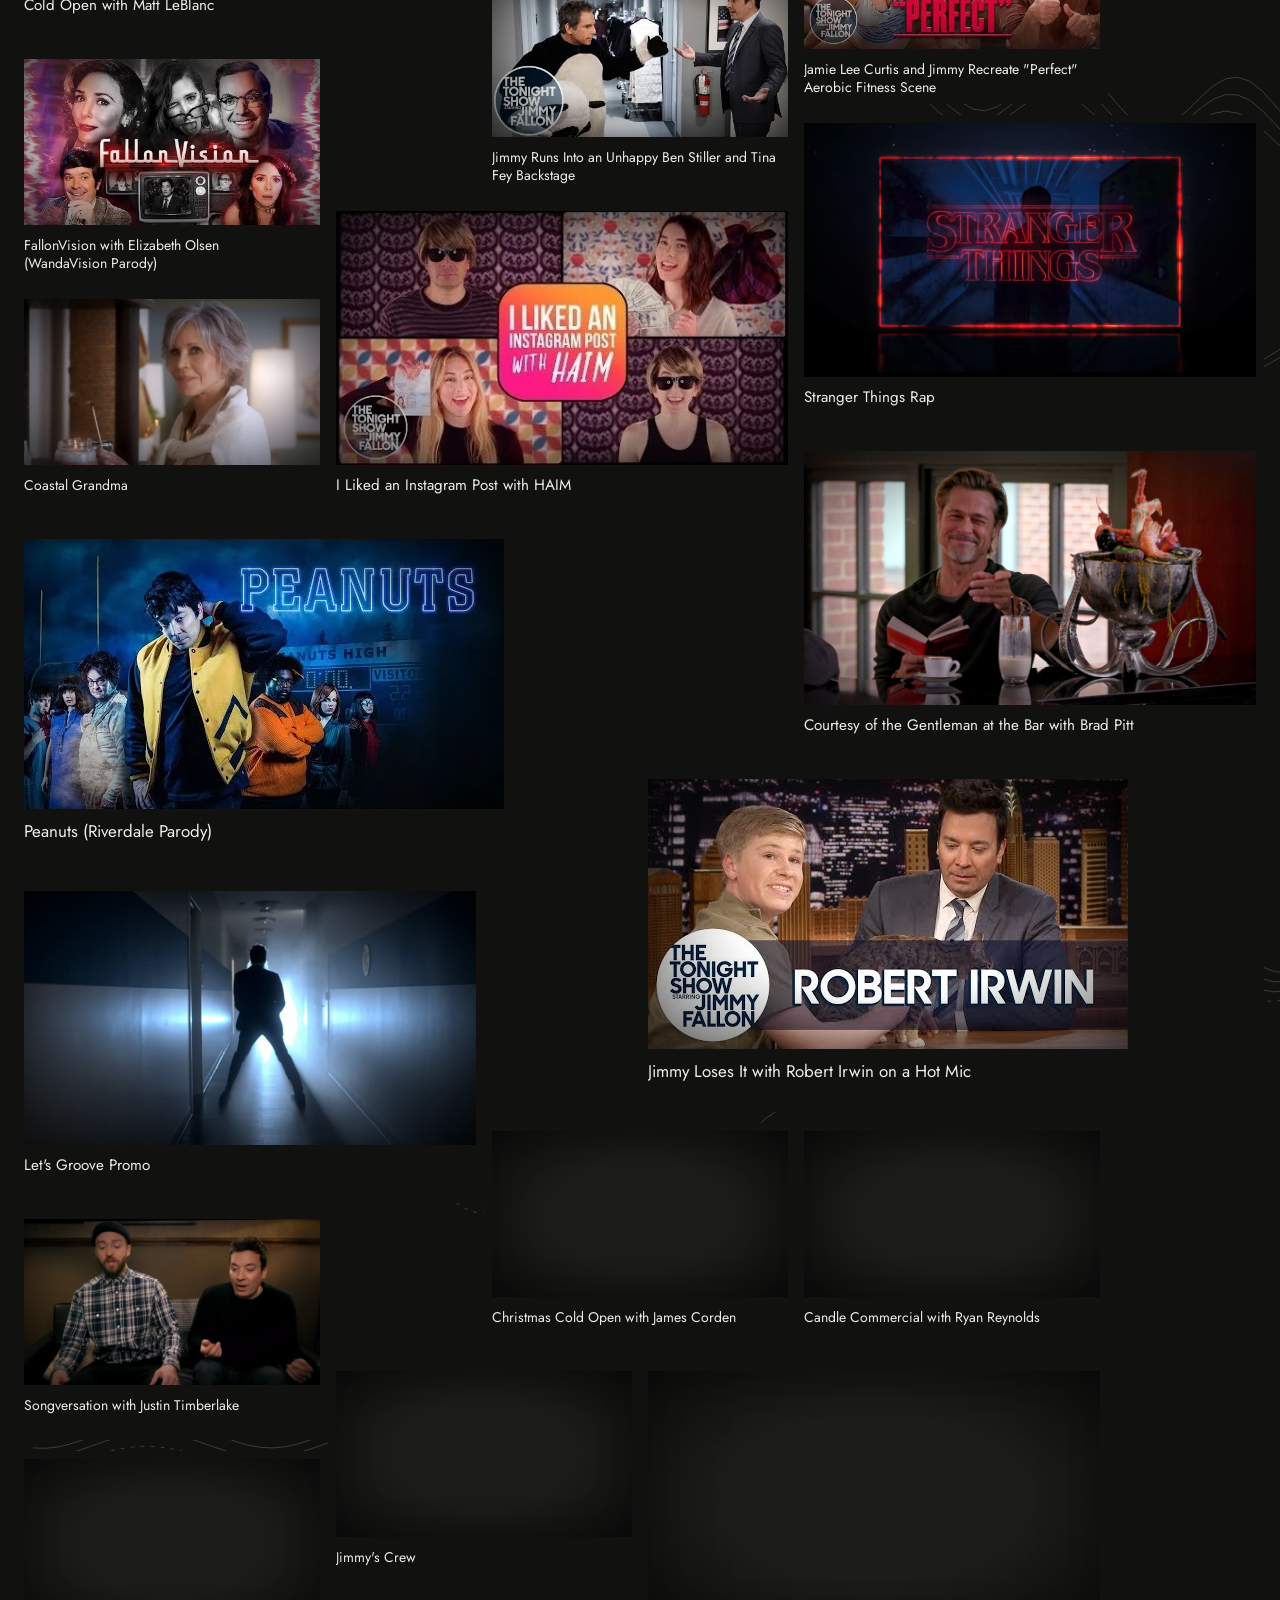
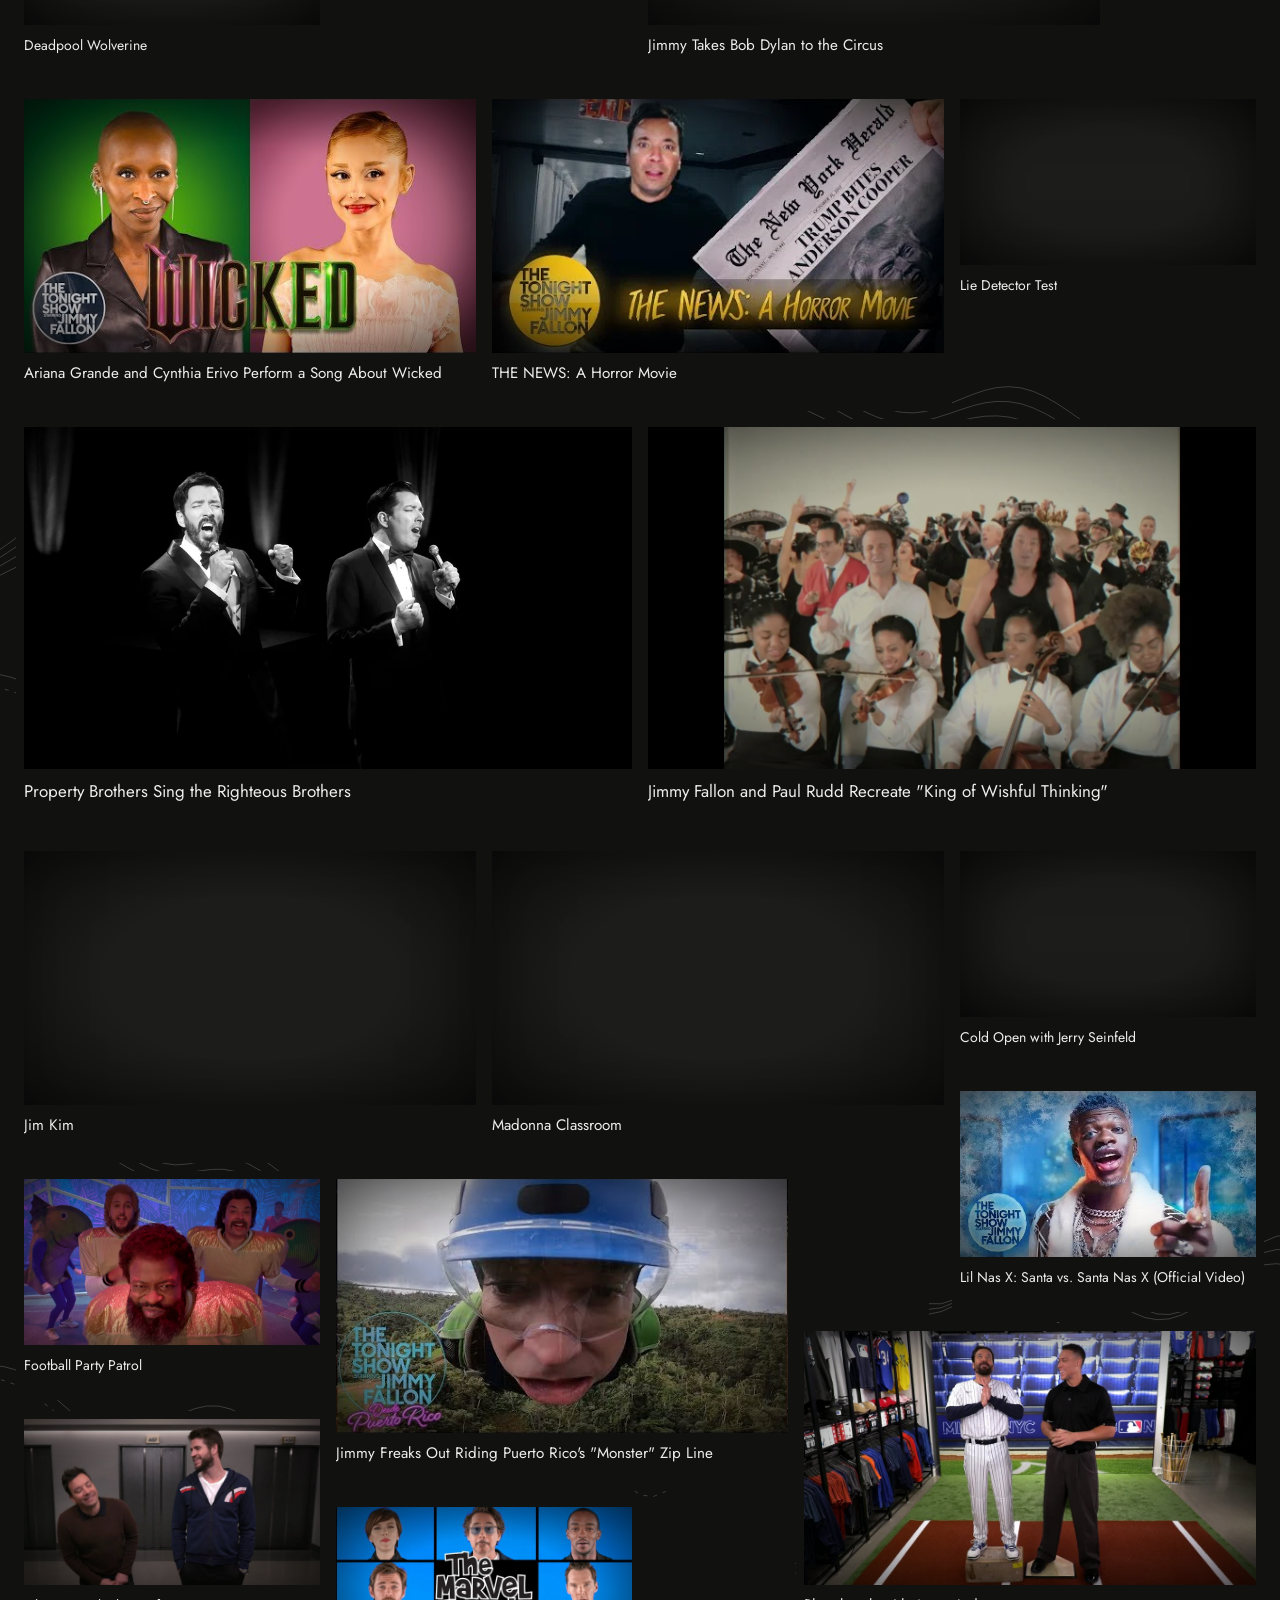
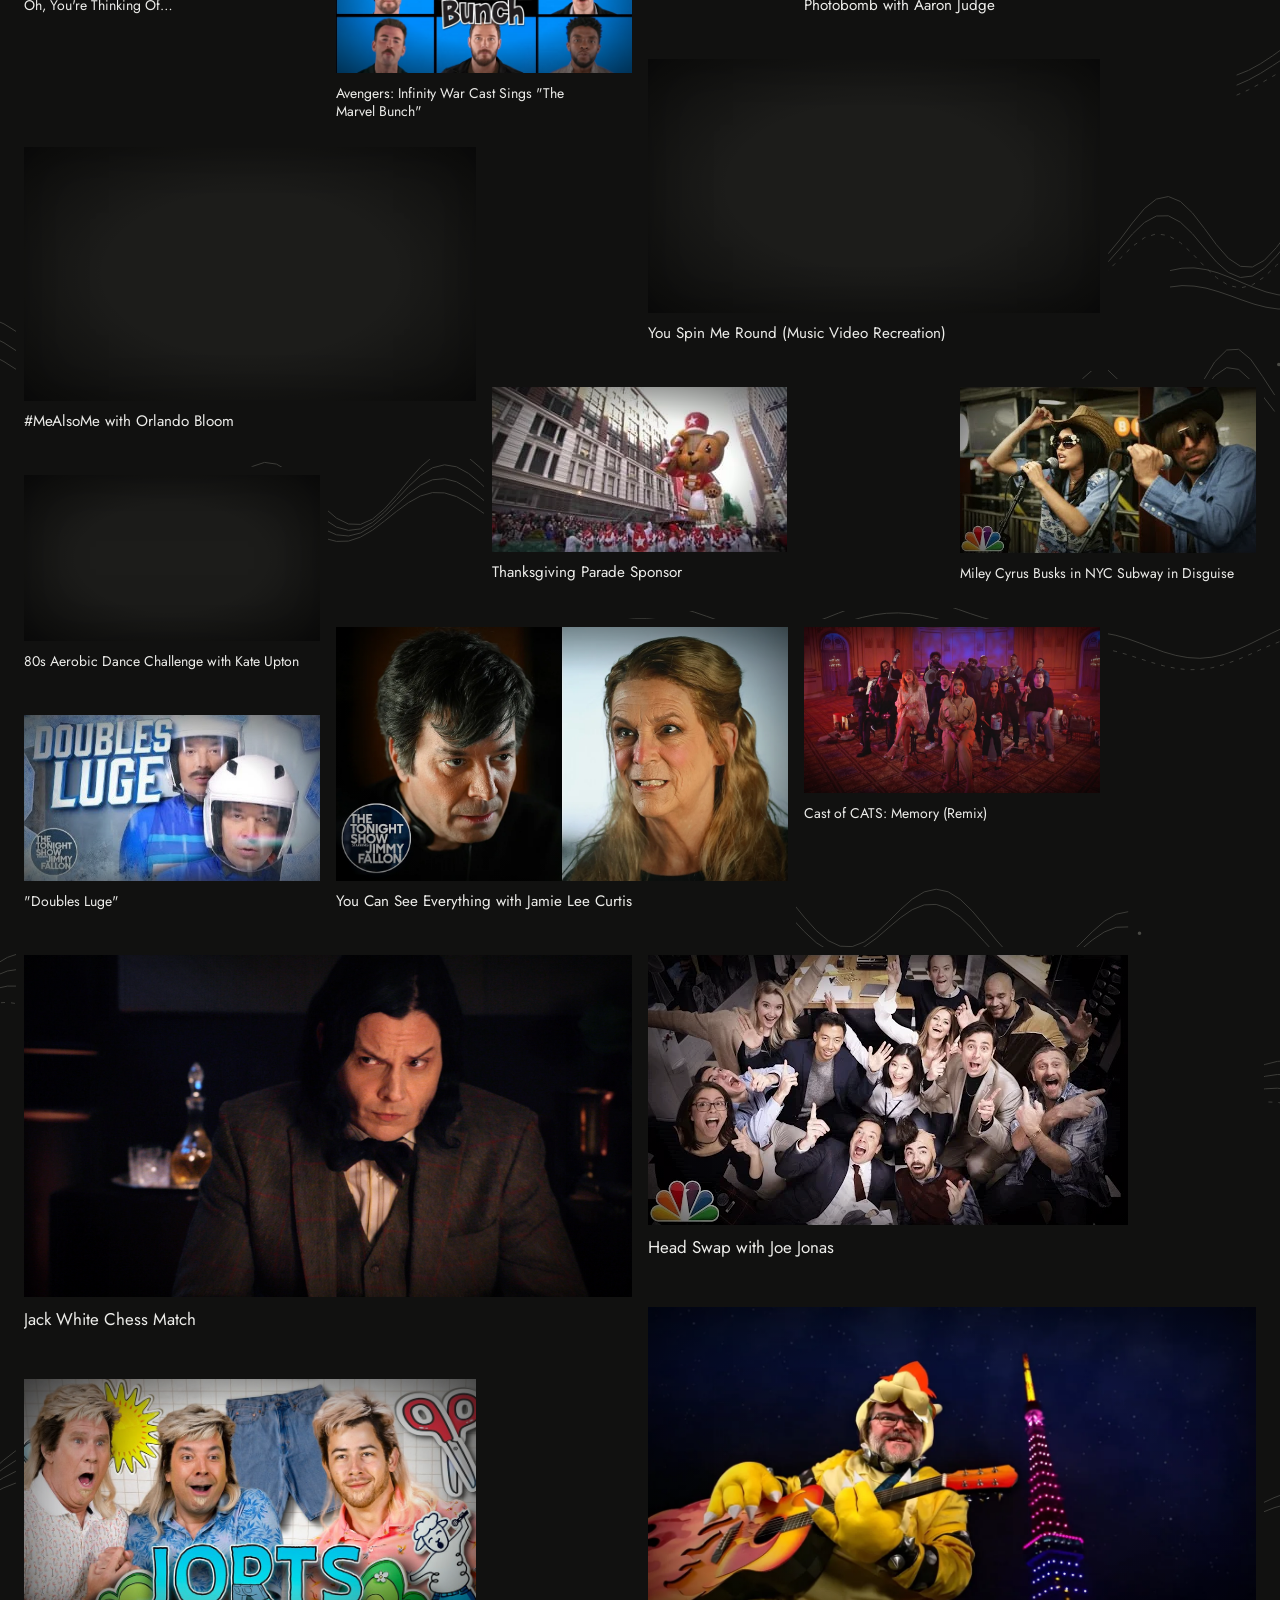
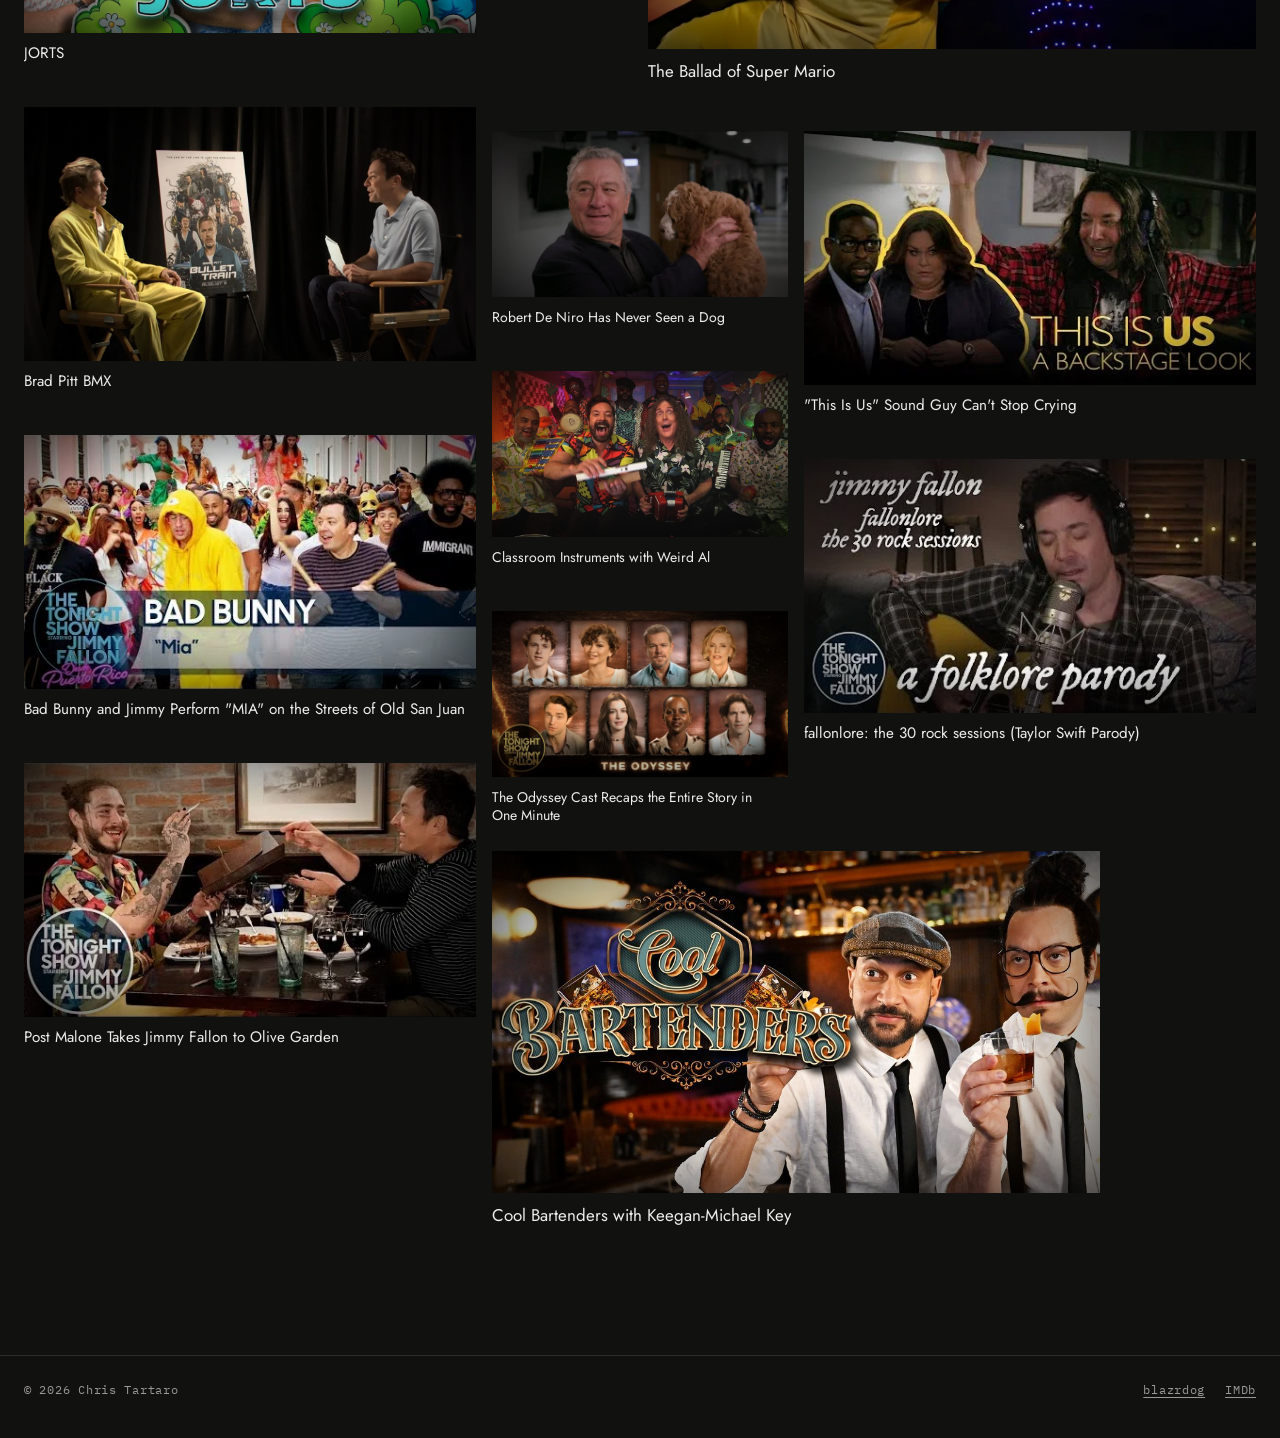
==== commit fe13f155: "Add site search (#search, / shortcut) Co-Authored-By: Claude Opus 5.5 <noreply@anthropic.com> Claude" ====
--- a/index.html
+++ b/index.html
@@ -13,7 +13,7 @@
 <link rel="preconnect" href="https://fonts.gstatic.com" crossorigin>
 <link rel="stylesheet" href="https://fonts.googleapis.com/css2?family=Bodoni+Moda:ital,opsz,wght@1,6..96,500&family=Jost:ital,wght@0,400;0,500;0,600;1,600&family=IBM+Plex+Mono:wght@400;500&display=swap">
 <link rel="preload" href="fonts/blue-highway-d.woff2" as="font" type="font/woff2" crossorigin>
-<link rel="stylesheet" href="styles.css?v=202611172248">
+<link rel="stylesheet" href="styles.css?v=202611191955">
 <script data-goatcounter="https://christartaro.goatcounter.com/count" async src="https://gc.zgo.at/count.js"></script>
 </head>
 <body>
@@ -74,6 +74,6 @@
   </div>
 </dialog>
 <!--/SITE-->
-<script src="app.js?v=202611172248"></script>
+<script src="app.js?v=202611191955"></script>
 </body>
 </html>
--- a/styles.css
+++ b/styles.css
@@ -735,3 +735,54 @@
 @media (prefers-reduced-motion: reduce) {
   *, *::before, *::after { transition: none !important; }
 }
+
+/* Search: menu link (magnifier + label) sits just left of "Other"; results page reuses the video grid */
+.nav-end { order: 99; margin-left: auto; display: flex; align-items: center; gap: 6px 28px; }
+@media (max-width: 480px) { .nav-end { column-gap: 16px; } }
+.nav a.nav-search::before {
+  width: 13px; height: 13px; border-radius: 0;
+  background: currentColor;
+  -webkit-mask: url("data:image/svg+xml,%3Csvg xmlns='http://www.w3.org/2000/svg' viewBox='0 0 16 16'%3E%3Ccircle cx='6.5' cy='6.5' r='5' fill='none' stroke='black' stroke-width='2'/%3E%3Cpath d='M10.3 10.3L15 15' stroke='black' stroke-width='2.2' stroke-linecap='round'/%3E%3C/svg%3E") center/contain no-repeat;
+          mask: url("data:image/svg+xml,%3Csvg xmlns='http://www.w3.org/2000/svg' viewBox='0 0 16 16'%3E%3Ccircle cx='6.5' cy='6.5' r='5' fill='none' stroke='black' stroke-width='2'/%3E%3Cpath d='M10.3 10.3L15 15' stroke='black' stroke-width='2.2' stroke-linecap='round'/%3E%3C/svg%3E") center/contain no-repeat;
+}
+.nav a.nav-search[aria-current="page"]::before { background: var(--tally); box-shadow: none; }
+.nav-end .nav-more { margin-left: 0; }
+@media (max-width: 480px) {
+  .nav a.nav-search .ns-label { display: none; }
+  .nav a.nav-search::before { width: 15px; height: 15px; }
+}
+
+.search { padding-top: clamp(28px, 4vw, 44px); }
+.search-bar { position: relative; max-width: 720px; }
+.search-input {
+  width: 100%;
+  padding: 10px 0 12px;
+  border: 0;
+  border-bottom: 1px solid var(--muted);
+  border-radius: 0;
+  background: transparent;
+  color: var(--fg);
+  font: 400 clamp(1.4rem, 3.4vw, 2.2rem)/1.2 var(--display);
+  letter-spacing: .06em;
+  text-transform: uppercase;
+  outline: none;
+  -webkit-appearance: none; appearance: none;
+}
+.search-input::placeholder { color: var(--muted); opacity: .55; }
+.search-input:focus { border-bottom-color: var(--tally); }
+.search-status {
+  margin: 14px 0 28px;
+  min-height: 1.4em;
+  font: 400 .75rem/1.4 var(--mono);
+  letter-spacing: .12em;
+  text-transform: uppercase;
+  color: var(--muted);
+}
+.search-where {
+  margin-top: -4px;
+  font: 400 .68rem/1.4 var(--mono);
+  letter-spacing: .08em;
+  text-transform: uppercase;
+  color: var(--muted);
+}
+a.search-md { text-decoration: none; }
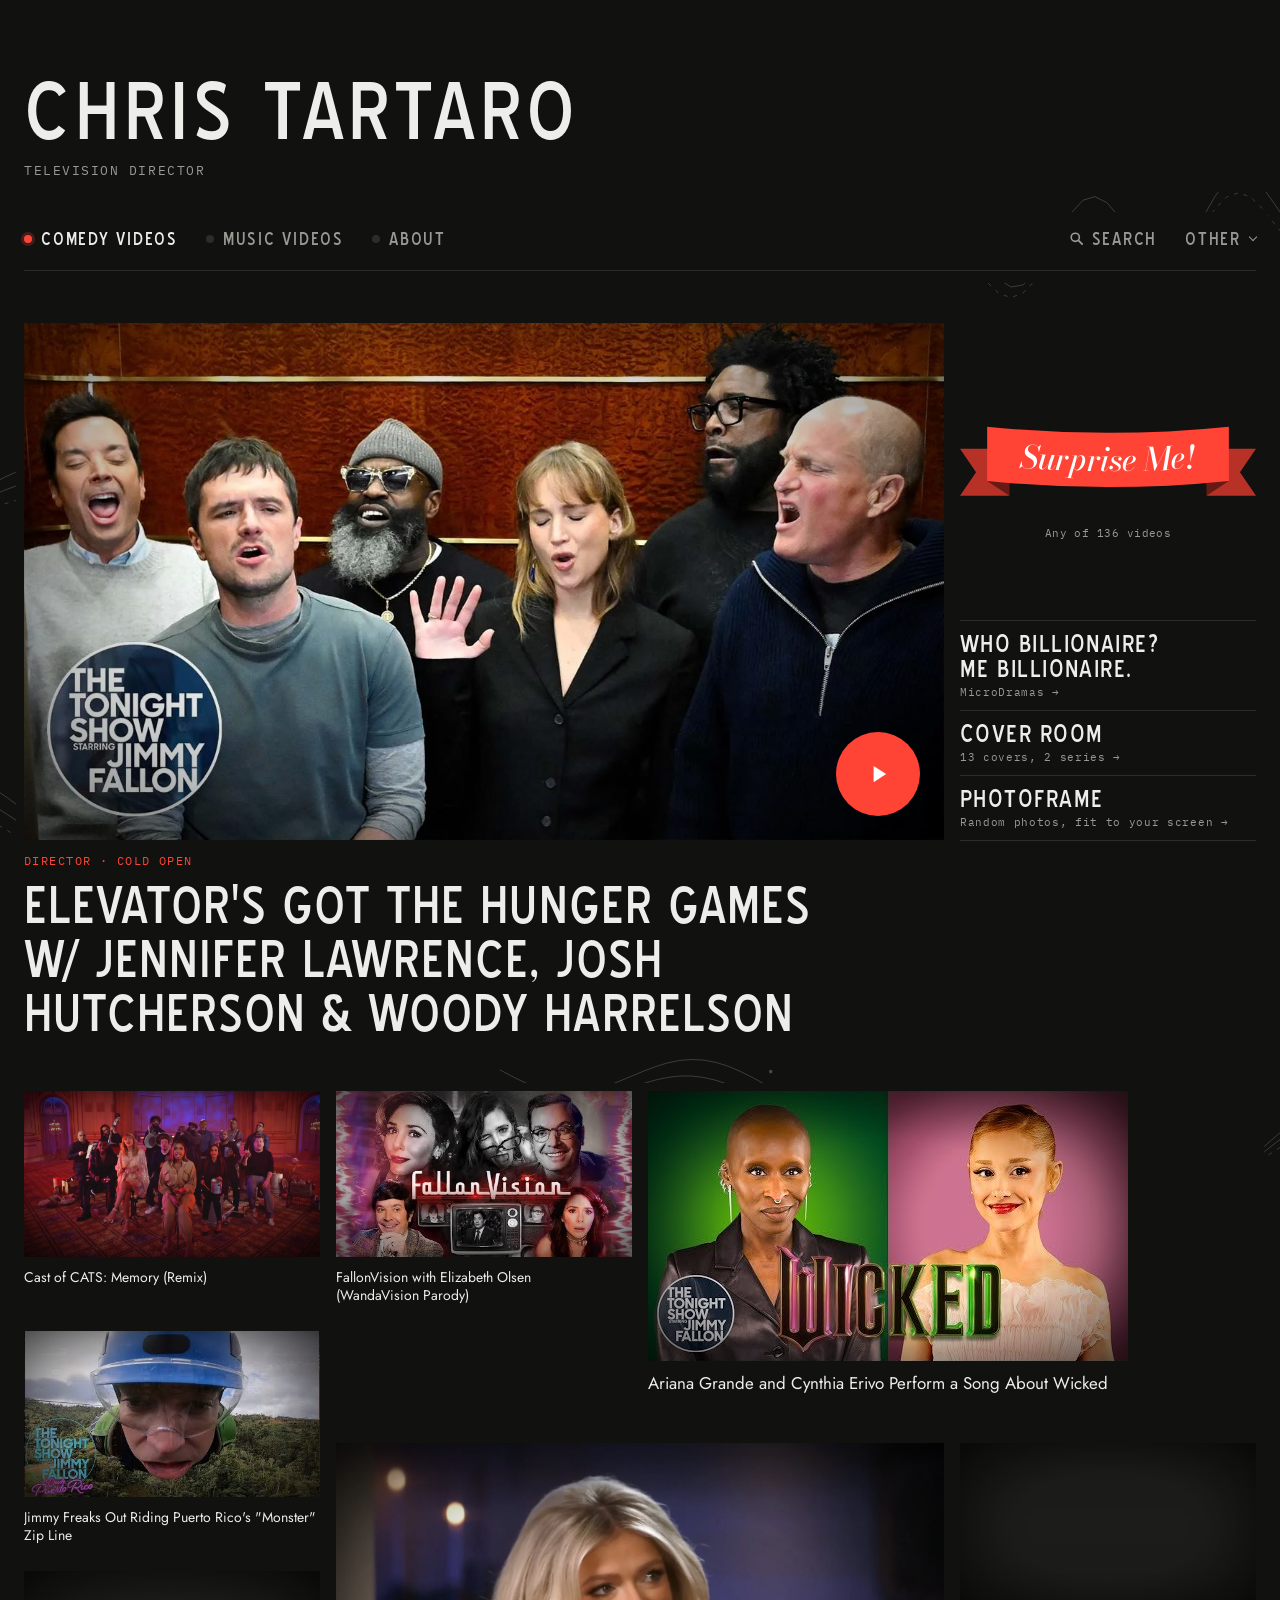
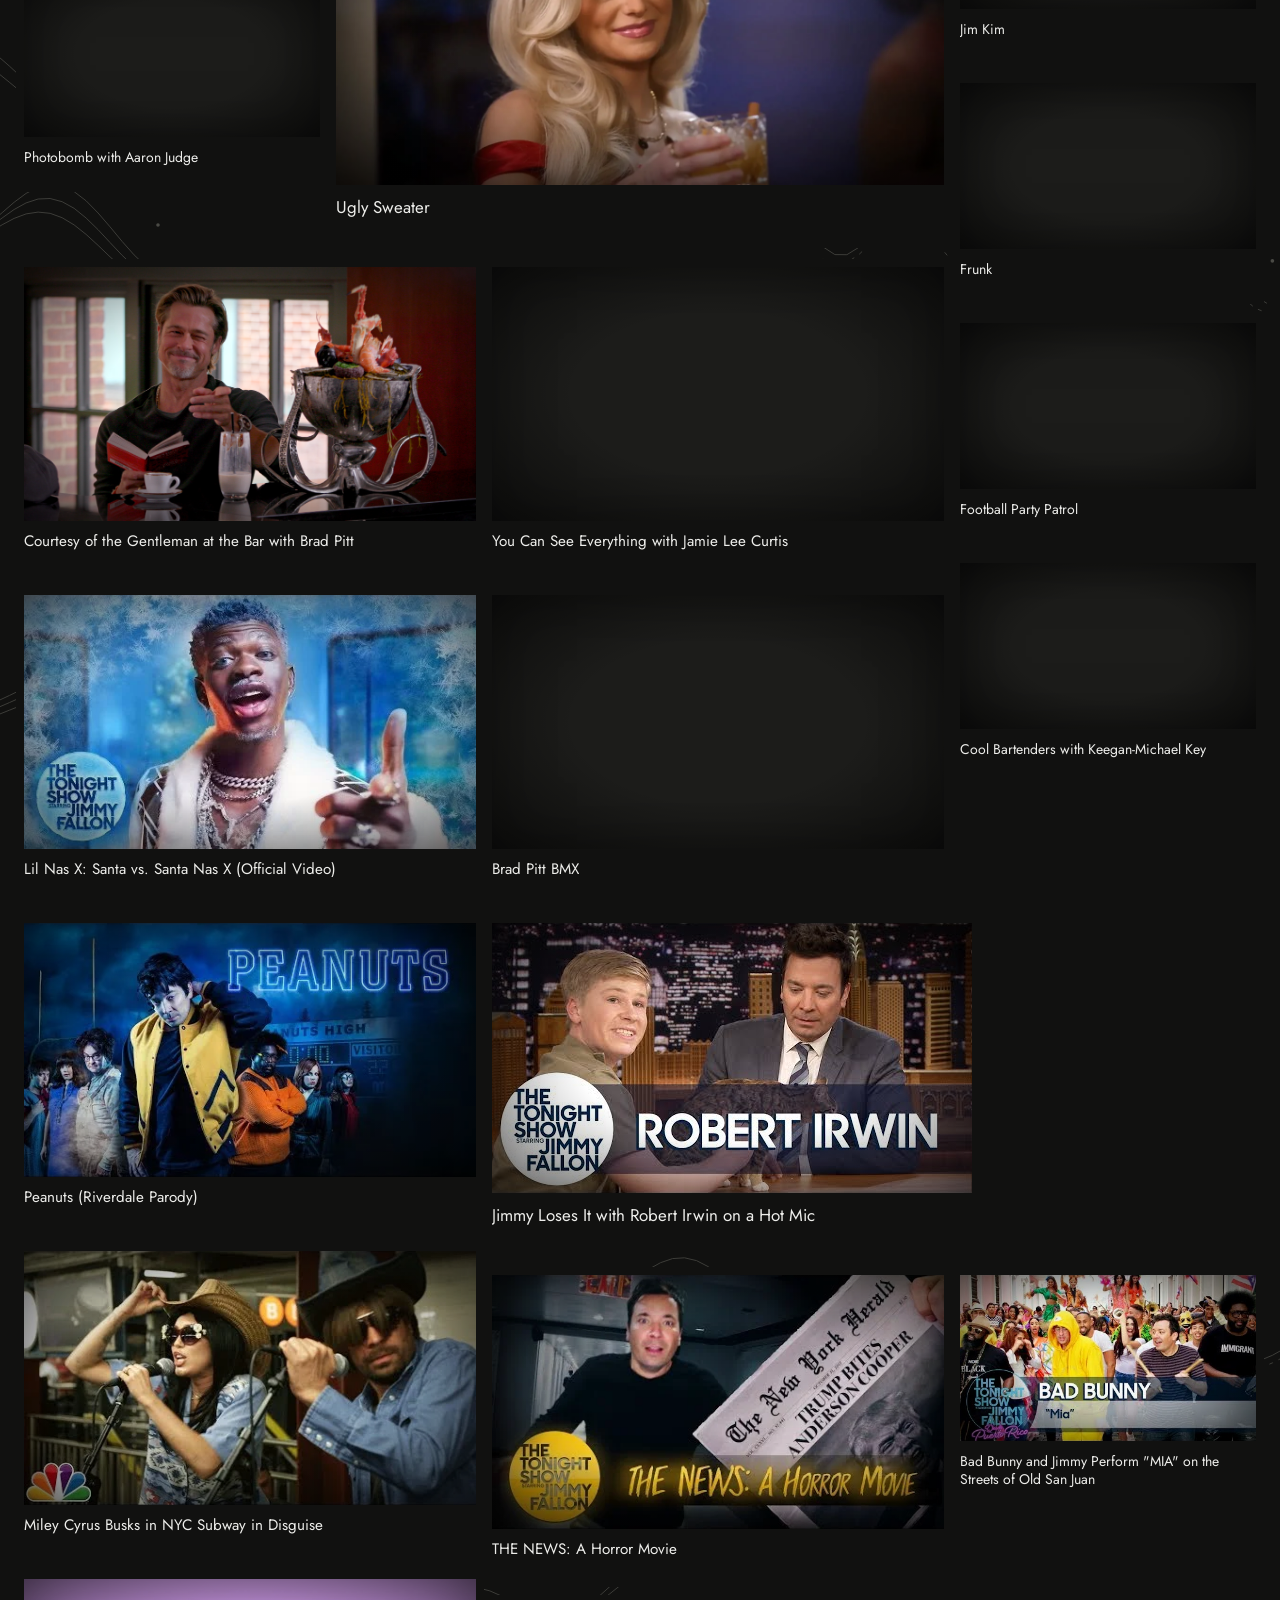
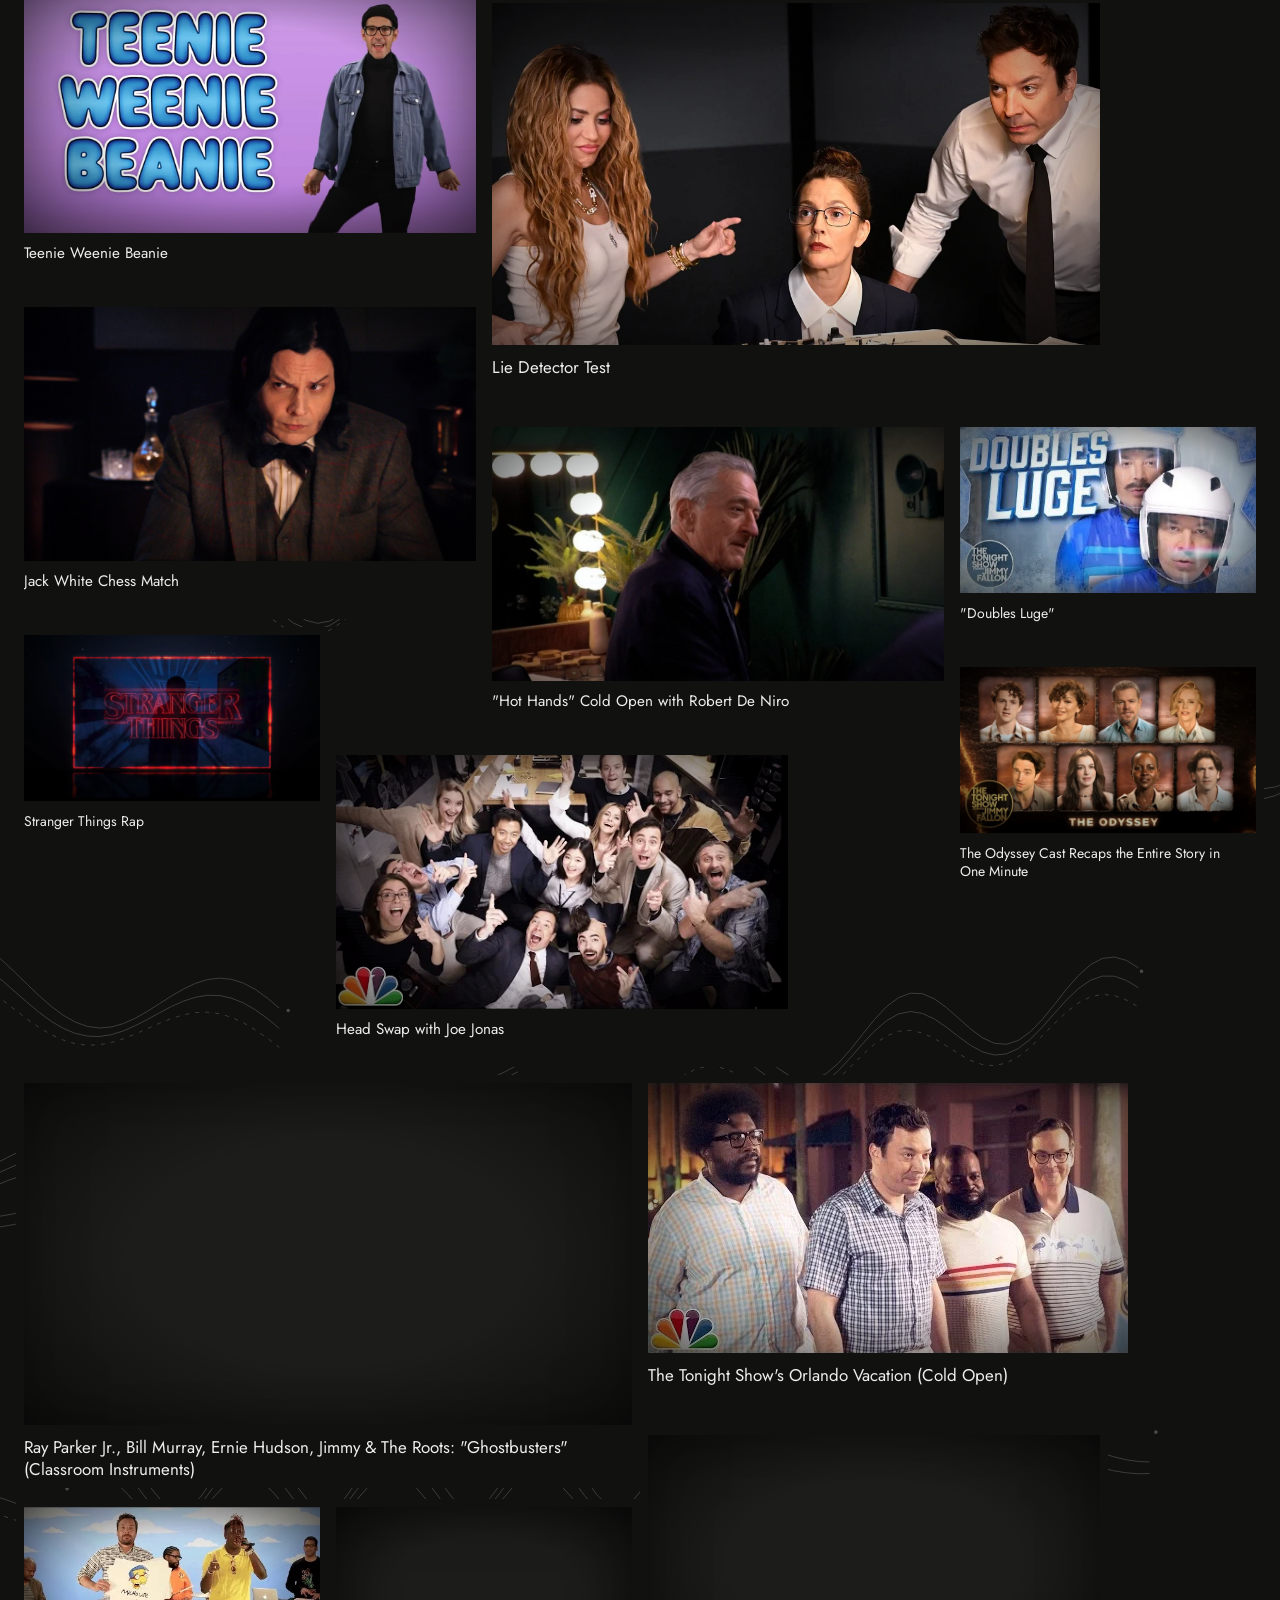
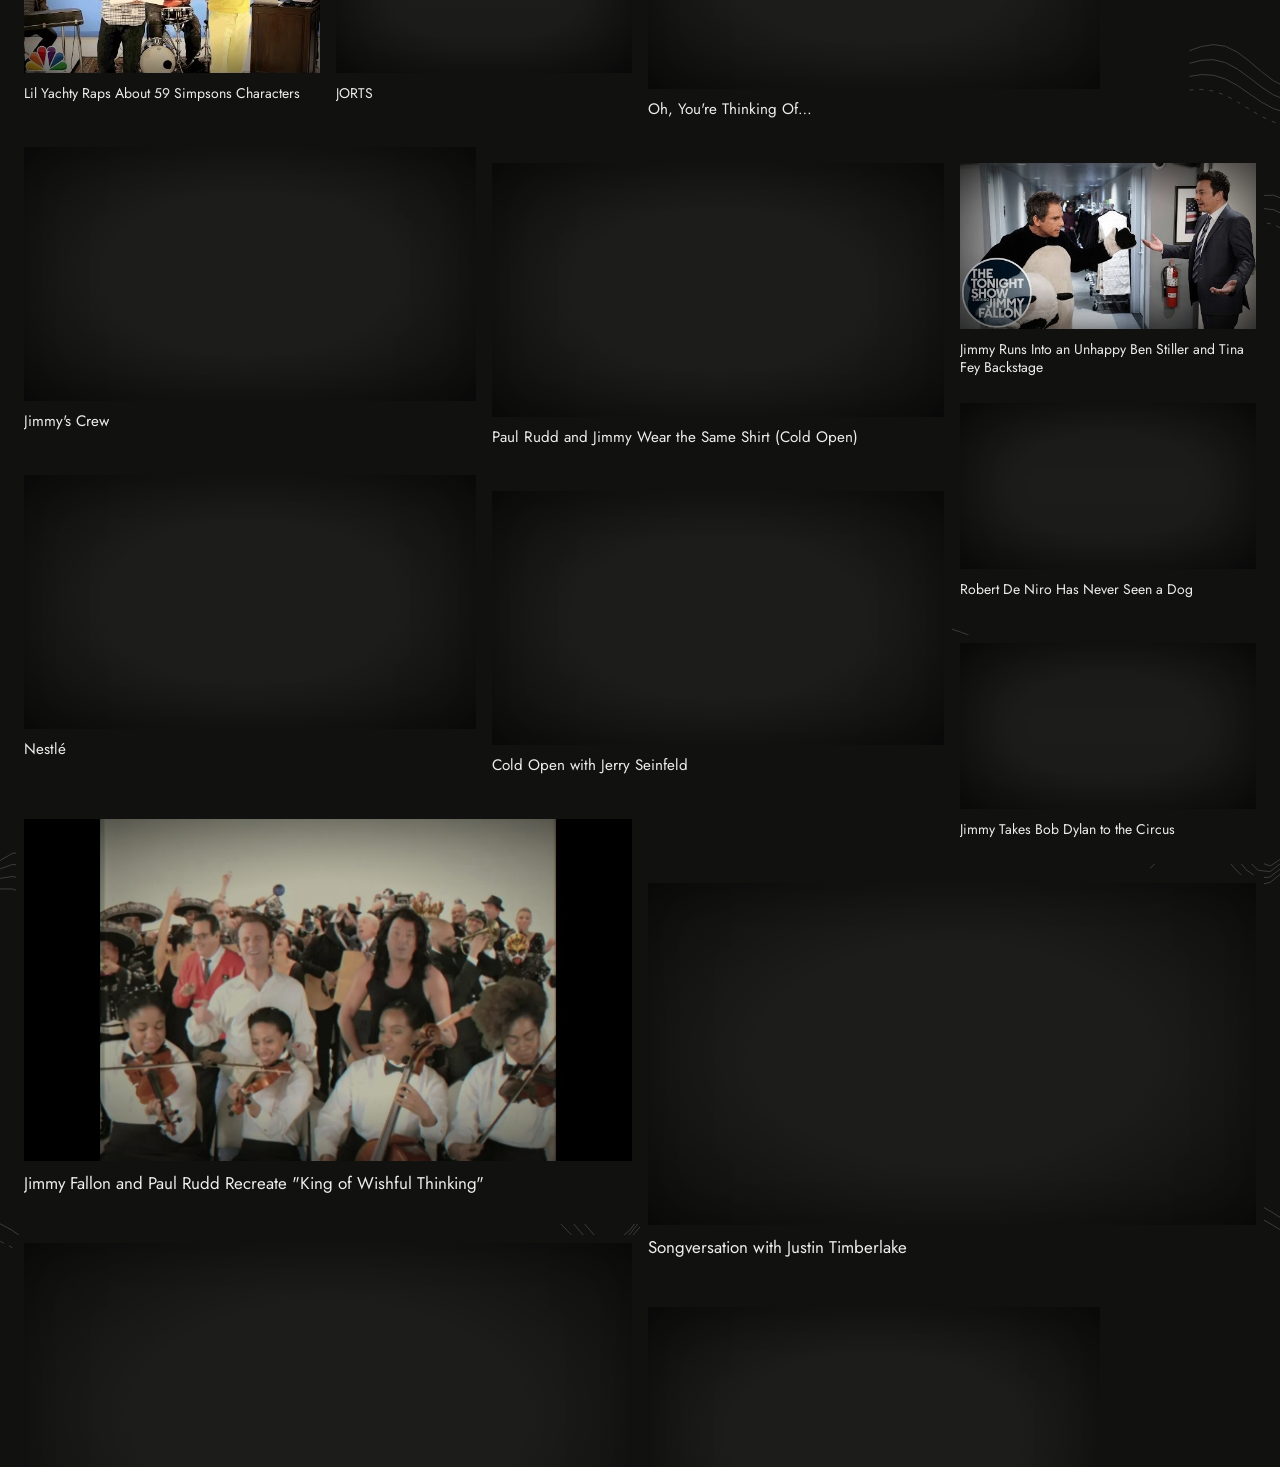
==== commit d6c3c8b7: "Bigger Surprise Me! banner, centered in the space above the jump links Co-Authored-By: Claude Opus 5" ====
--- a/index.html
+++ b/index.html
@@ -13,7 +13,7 @@
 <link rel="preconnect" href="https://fonts.gstatic.com" crossorigin>
 <link rel="stylesheet" href="https://fonts.googleapis.com/css2?family=Bodoni+Moda:ital,opsz,wght@1,6..96,500&family=Jost:ital,wght@0,400;0,500;0,600;1,600&family=IBM+Plex+Mono:wght@400;500&display=swap">
 <link rel="preload" href="fonts/blue-highway-d.woff2" as="font" type="font/woff2" crossorigin>
-<link rel="stylesheet" href="styles.css?v=202611191955">
+<link rel="stylesheet" href="styles.css?v=202611192000">
 <script data-goatcounter="https://christartaro.goatcounter.com/count" async src="https://gc.zgo.at/count.js"></script>
 </head>
 <body>
@@ -74,6 +74,6 @@
   </div>
 </dialog>
 <!--/SITE-->
-<script src="app.js?v=202611191955"></script>
+<script src="app.js?v=202611192000"></script>
 </body>
 </html>
--- a/styles.css
+++ b/styles.css
@@ -413,6 +413,10 @@
 /* jump links + shuffle, beside the featured video */
 .w-jump nav { display: flex; flex-direction: column; }
 .jump-inner { background: var(--bg); box-shadow: 0 0 0 10px var(--bg); }
+/* Wide: the links sit at the bottom of the column, and the Surprise Me! banner is centered in the space above them. */
+.wall.is-wide .jump-inner { flex: 1; display: flex; flex-direction: column; }
+.wall.is-wide .sh-wrap { flex: 1; display: flex; flex-direction: column; justify-content: center; padding-block: 12px; }
+.wall.is-wide .sh-wrap .j-count { margin-bottom: 0; }
 .w-jump a {
   display: flex; flex-direction: column; gap: 4px;
   padding: 10px 0;
@@ -426,7 +430,7 @@
 .shuffle {
   position: relative;
   display: flex; align-items: center; justify-content: center; gap: 8px;
-  width: 100%; max-width: 240px; aspect-ratio: 240 / 92;
+  width: 100%; max-width: 340px; aspect-ratio: 240 / 92;
   margin: 0 auto;
   padding: 0 0 6px;
   border: 0;
@@ -444,7 +448,7 @@
 .rb-text { fill: #fff; font: italic 500 26px "Bodoni Moda", "Didot", "Bodoni 72", serif; letter-spacing: -.01em; }
 .shuffle:hover { filter: brightness(1.12) drop-shadow(0 8px 14px rgba(255,68,54,.35)); transform: translateY(-2px); }
 .shuffle:active { transform: translateY(0); filter: brightness(.95); }
-.j-count { margin: 6px 0 18px; text-align: center; font: 400 .7rem/1.3 var(--mono); letter-spacing: .04em; color: var(--muted); }
+.j-count { margin: 10px 0 22px; text-align: center; font: 400 .7rem/1.3 var(--mono); letter-spacing: .04em; color: var(--muted); }
 @media (prefers-reduced-motion: reduce) {
   .shuffle, .wall .thumb::before { transition: none; }
   .shuffle:hover, .wall .card:hover .thumb img { transform: none; }
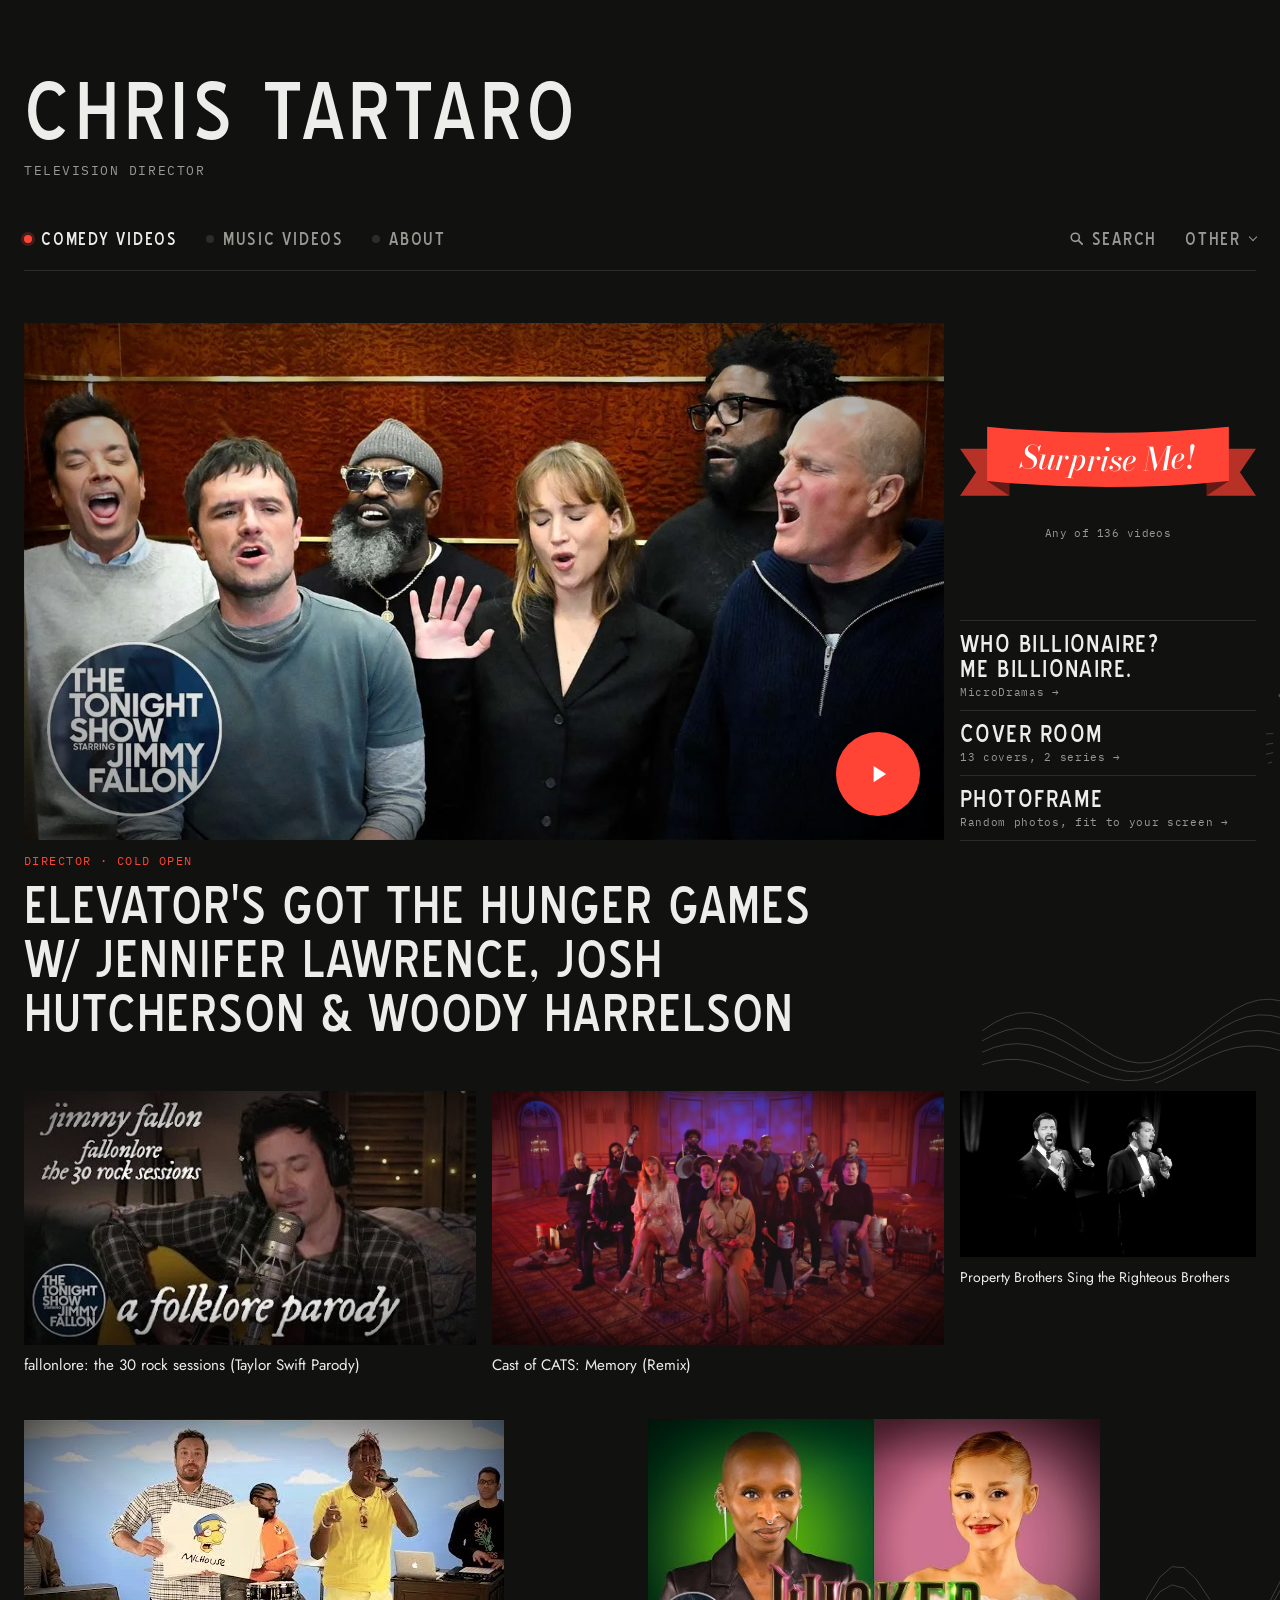
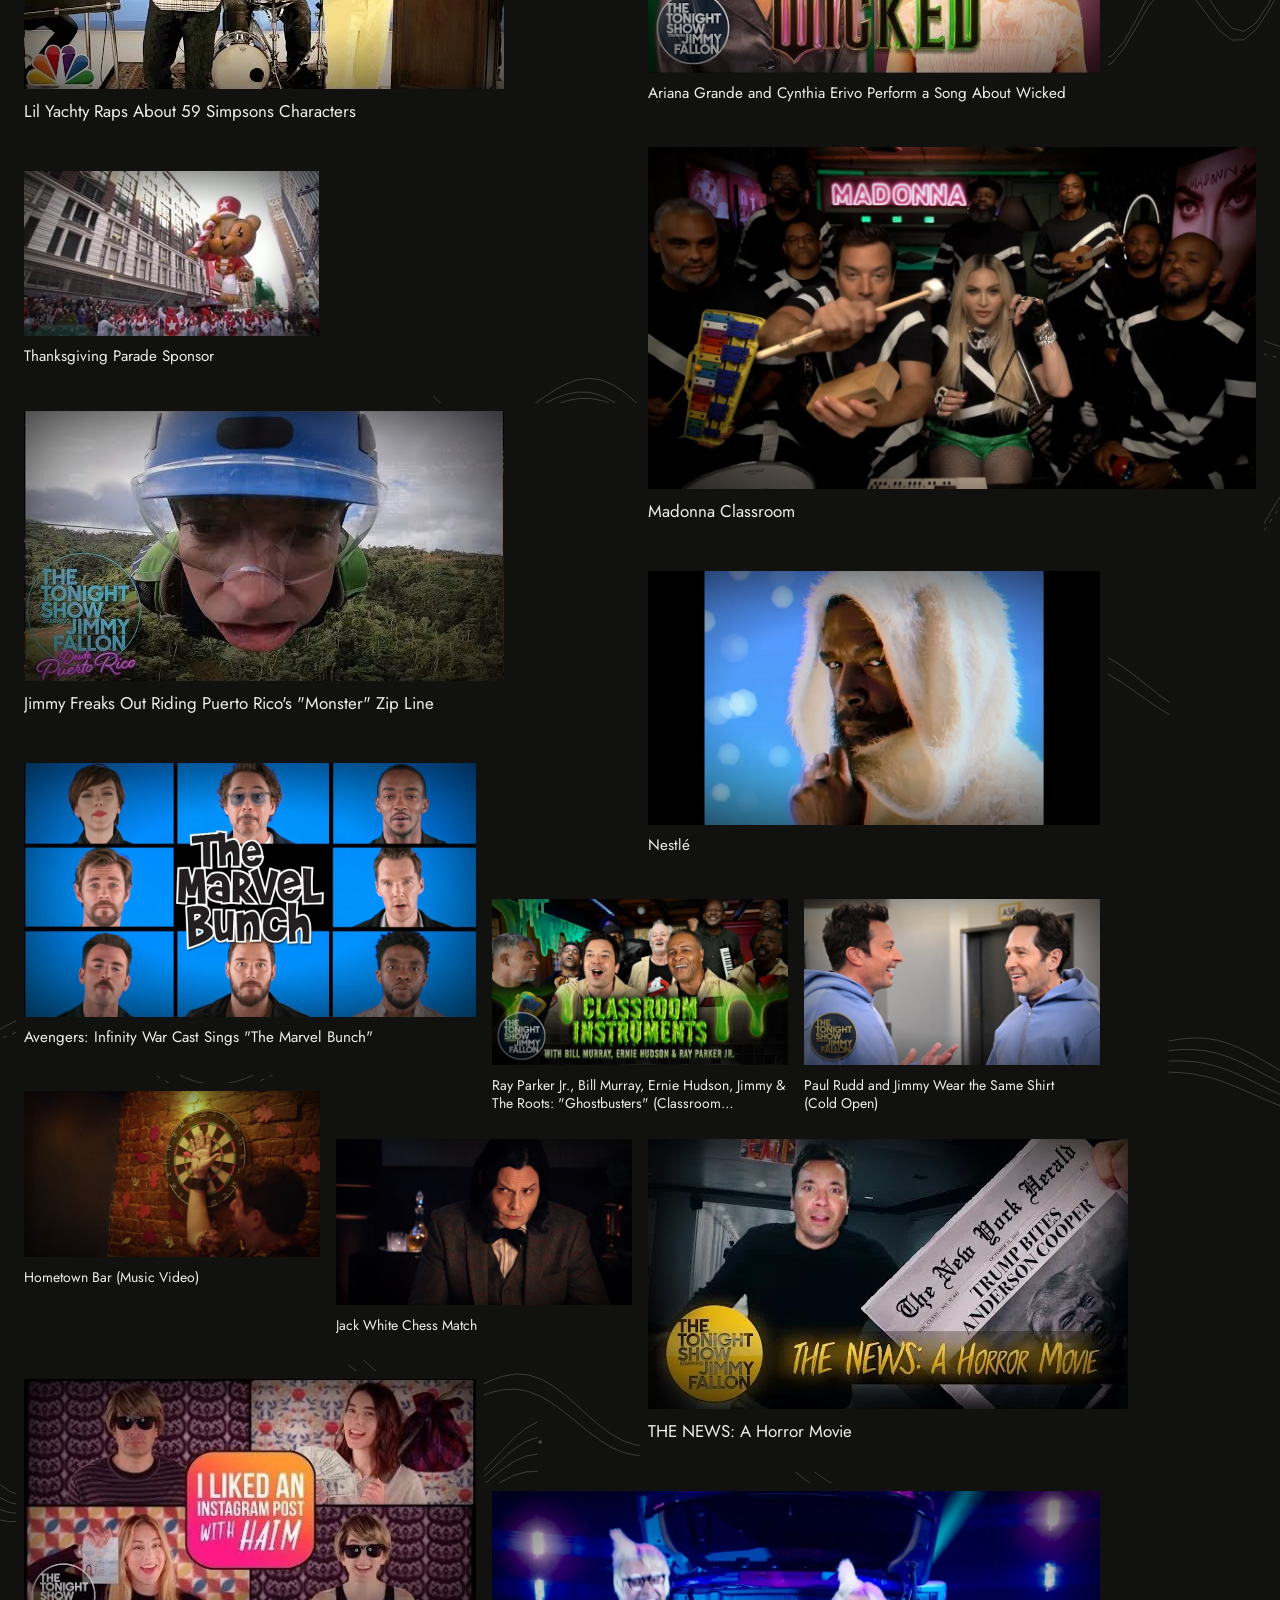
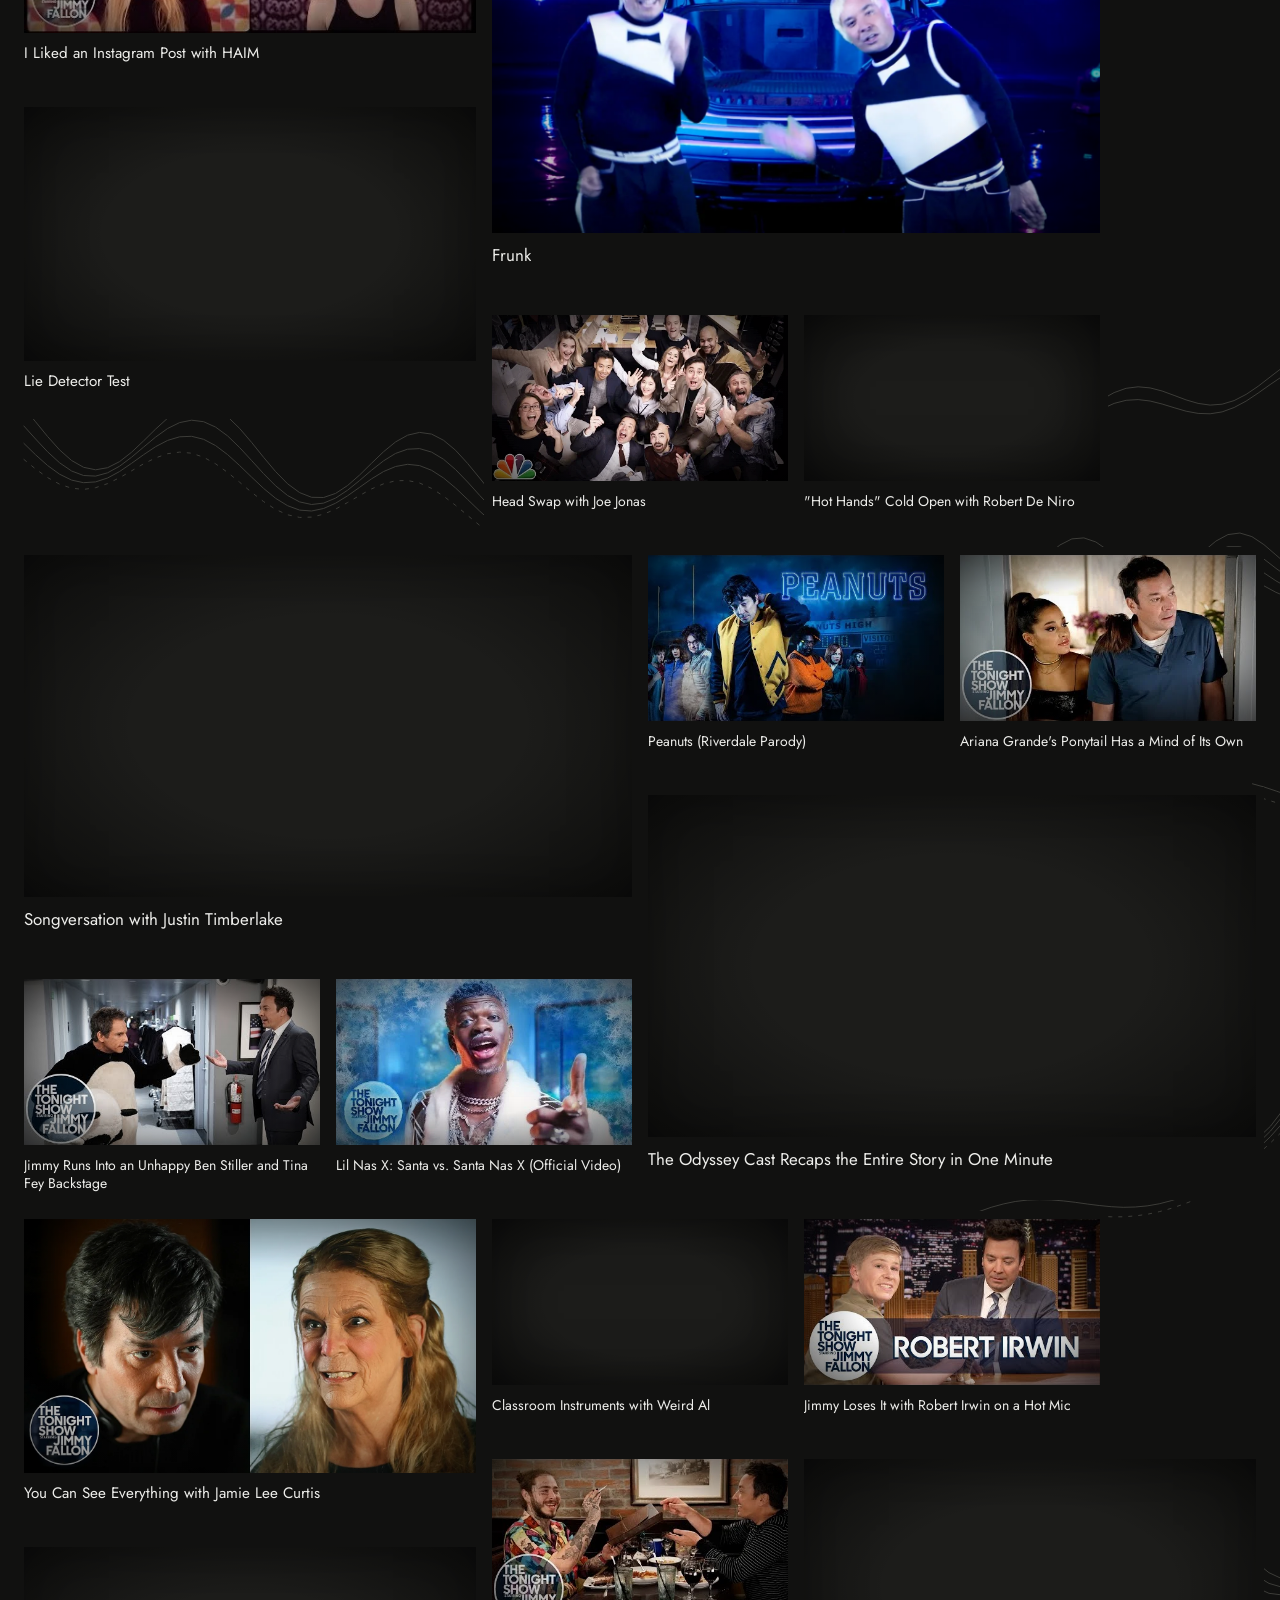
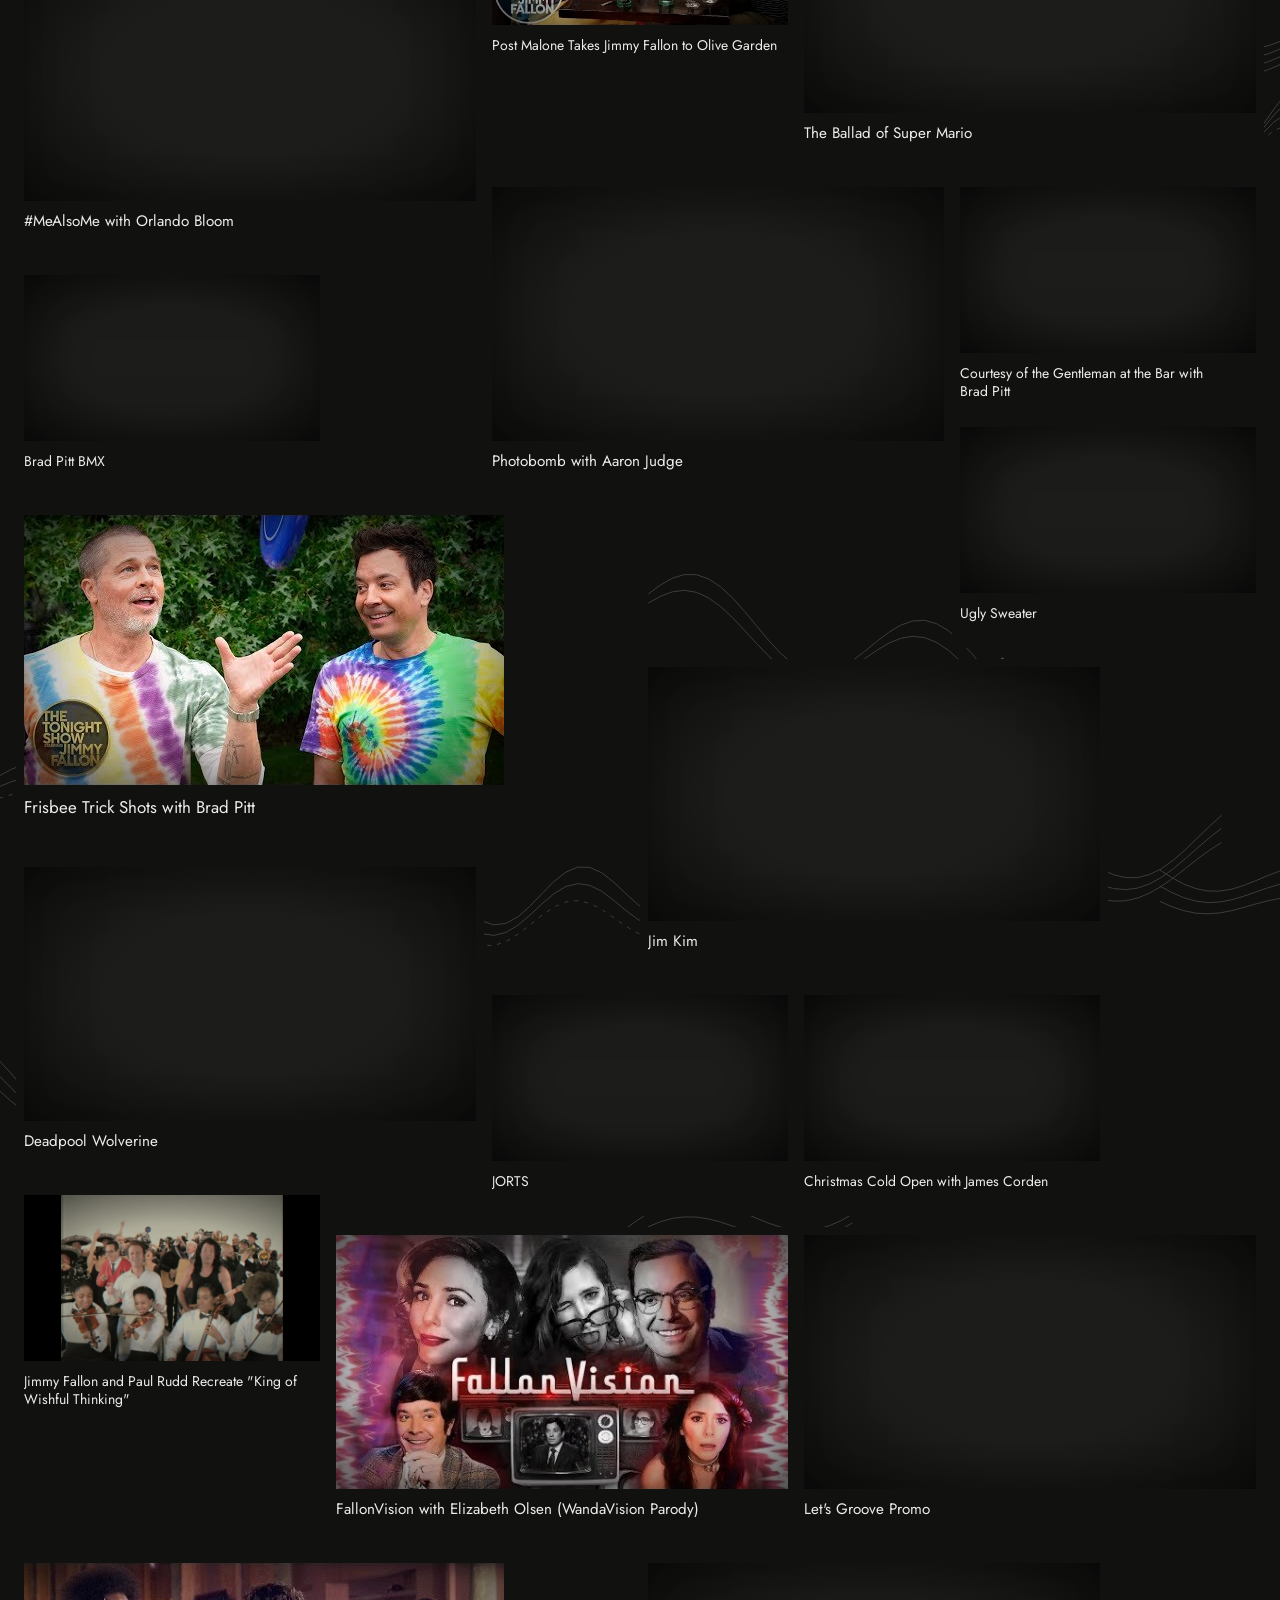
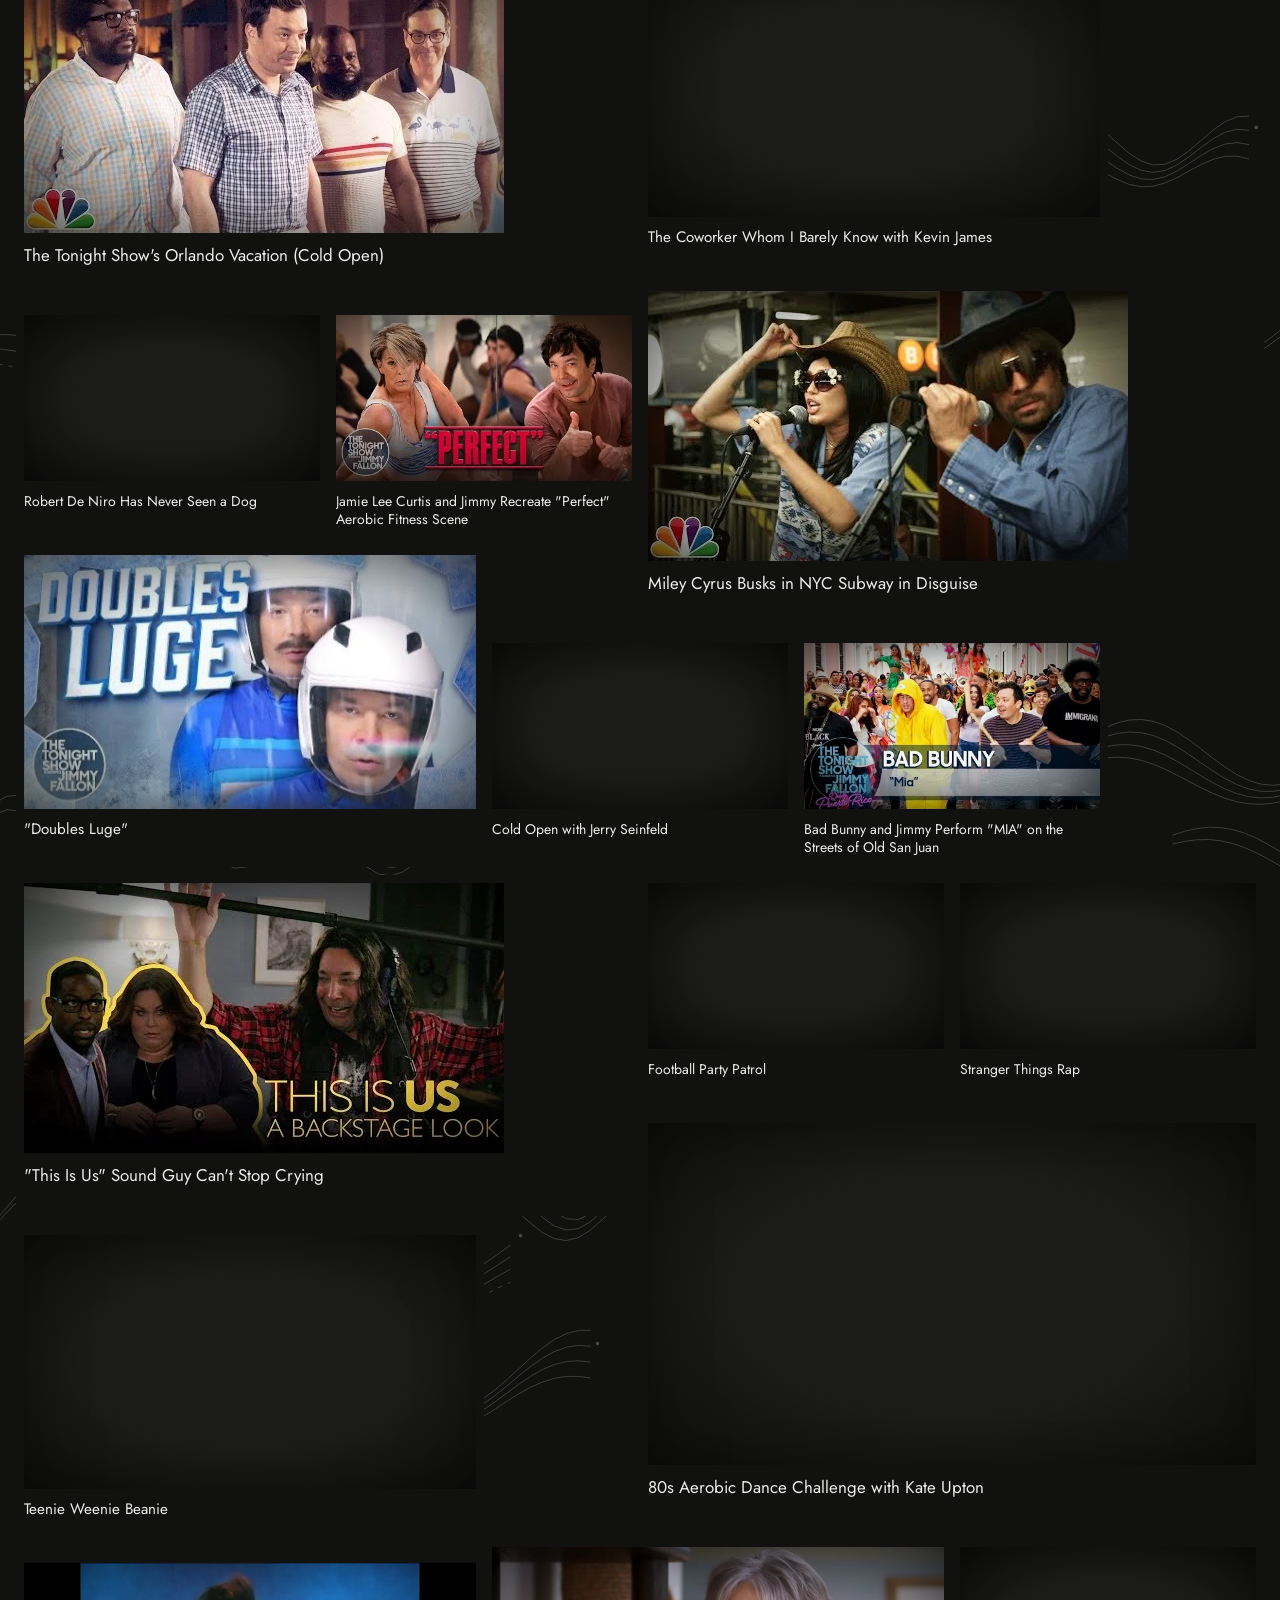
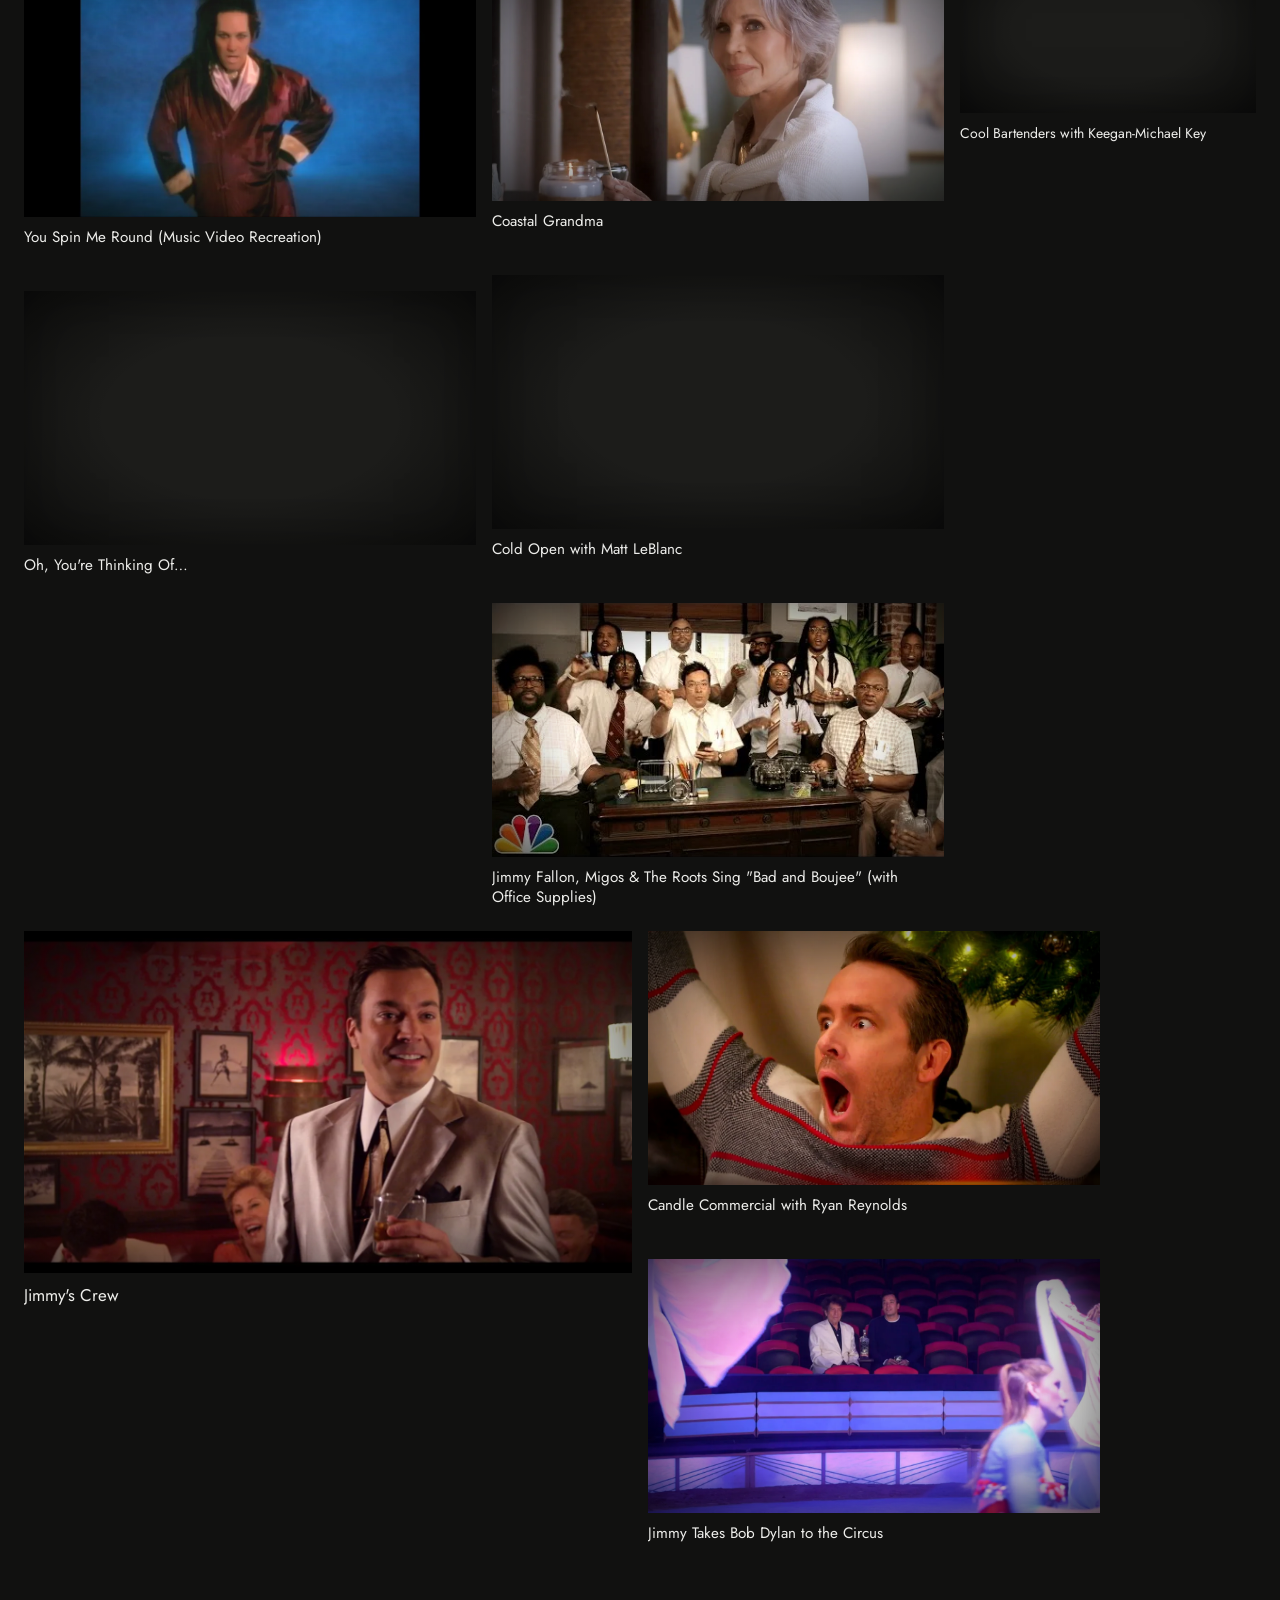
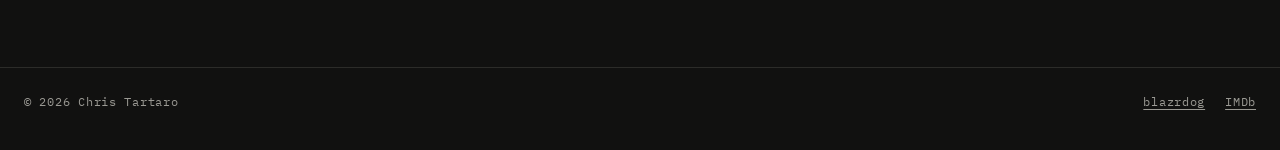
==== commit fb0fa958: "Esc always leaves search, back to the previous page Co-Authored-By: Claude Opus 5.5 <noreply@anthrop" ====
--- a/index.html
+++ b/index.html
@@ -13,7 +13,7 @@
 <link rel="preconnect" href="https://fonts.gstatic.com" crossorigin>
 <link rel="stylesheet" href="https://fonts.googleapis.com/css2?family=Bodoni+Moda:ital,opsz,wght@1,6..96,500&family=Jost:ital,wght@0,400;0,500;0,600;1,600&family=IBM+Plex+Mono:wght@400;500&display=swap">
 <link rel="preload" href="fonts/blue-highway-d.woff2" as="font" type="font/woff2" crossorigin>
-<link rel="stylesheet" href="styles.css?v=202611192000">
+<link rel="stylesheet" href="styles.css?v=202611192130">
 <script data-goatcounter="https://christartaro.goatcounter.com/count" async src="https://gc.zgo.at/count.js"></script>
 </head>
 <body>
@@ -74,6 +74,6 @@
   </div>
 </dialog>
 <!--/SITE-->
-<script src="app.js?v=202611192000"></script>
+<script src="app.js?v=202611192130"></script>
 </body>
 </html>
